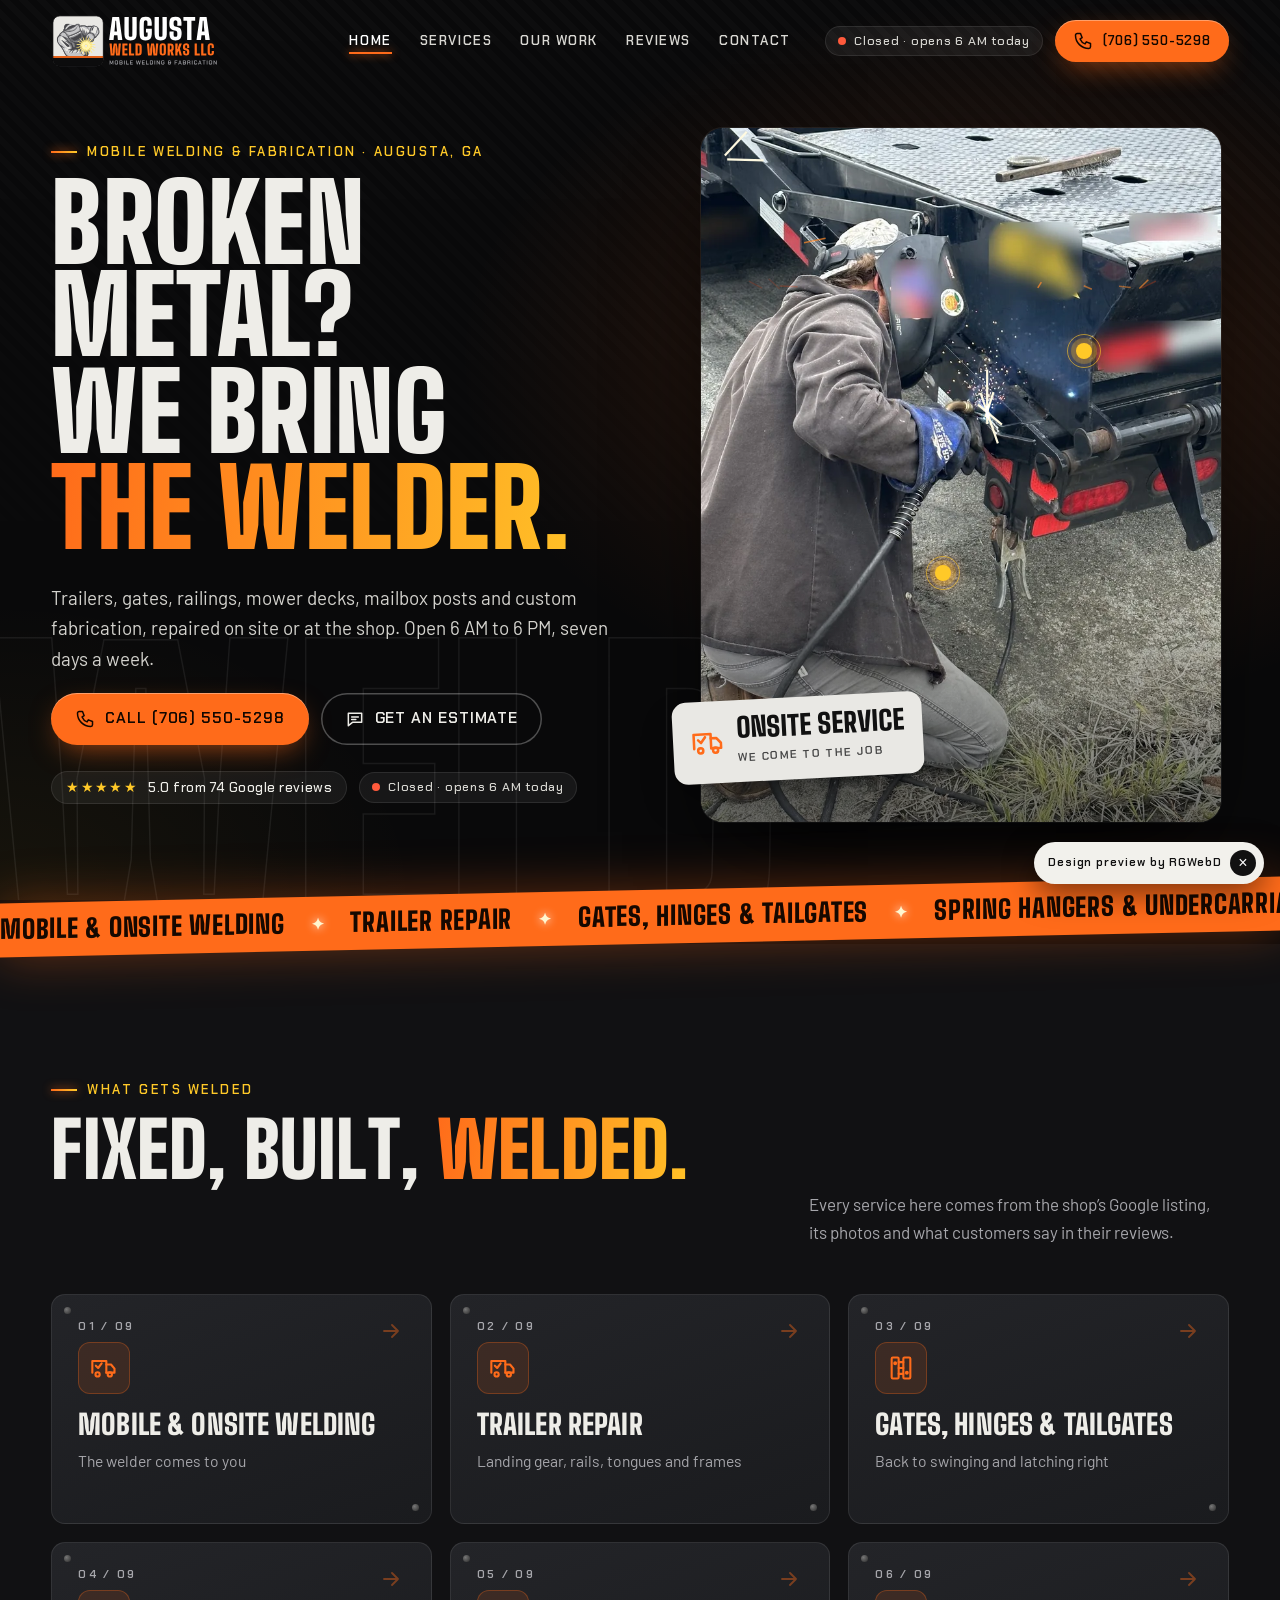
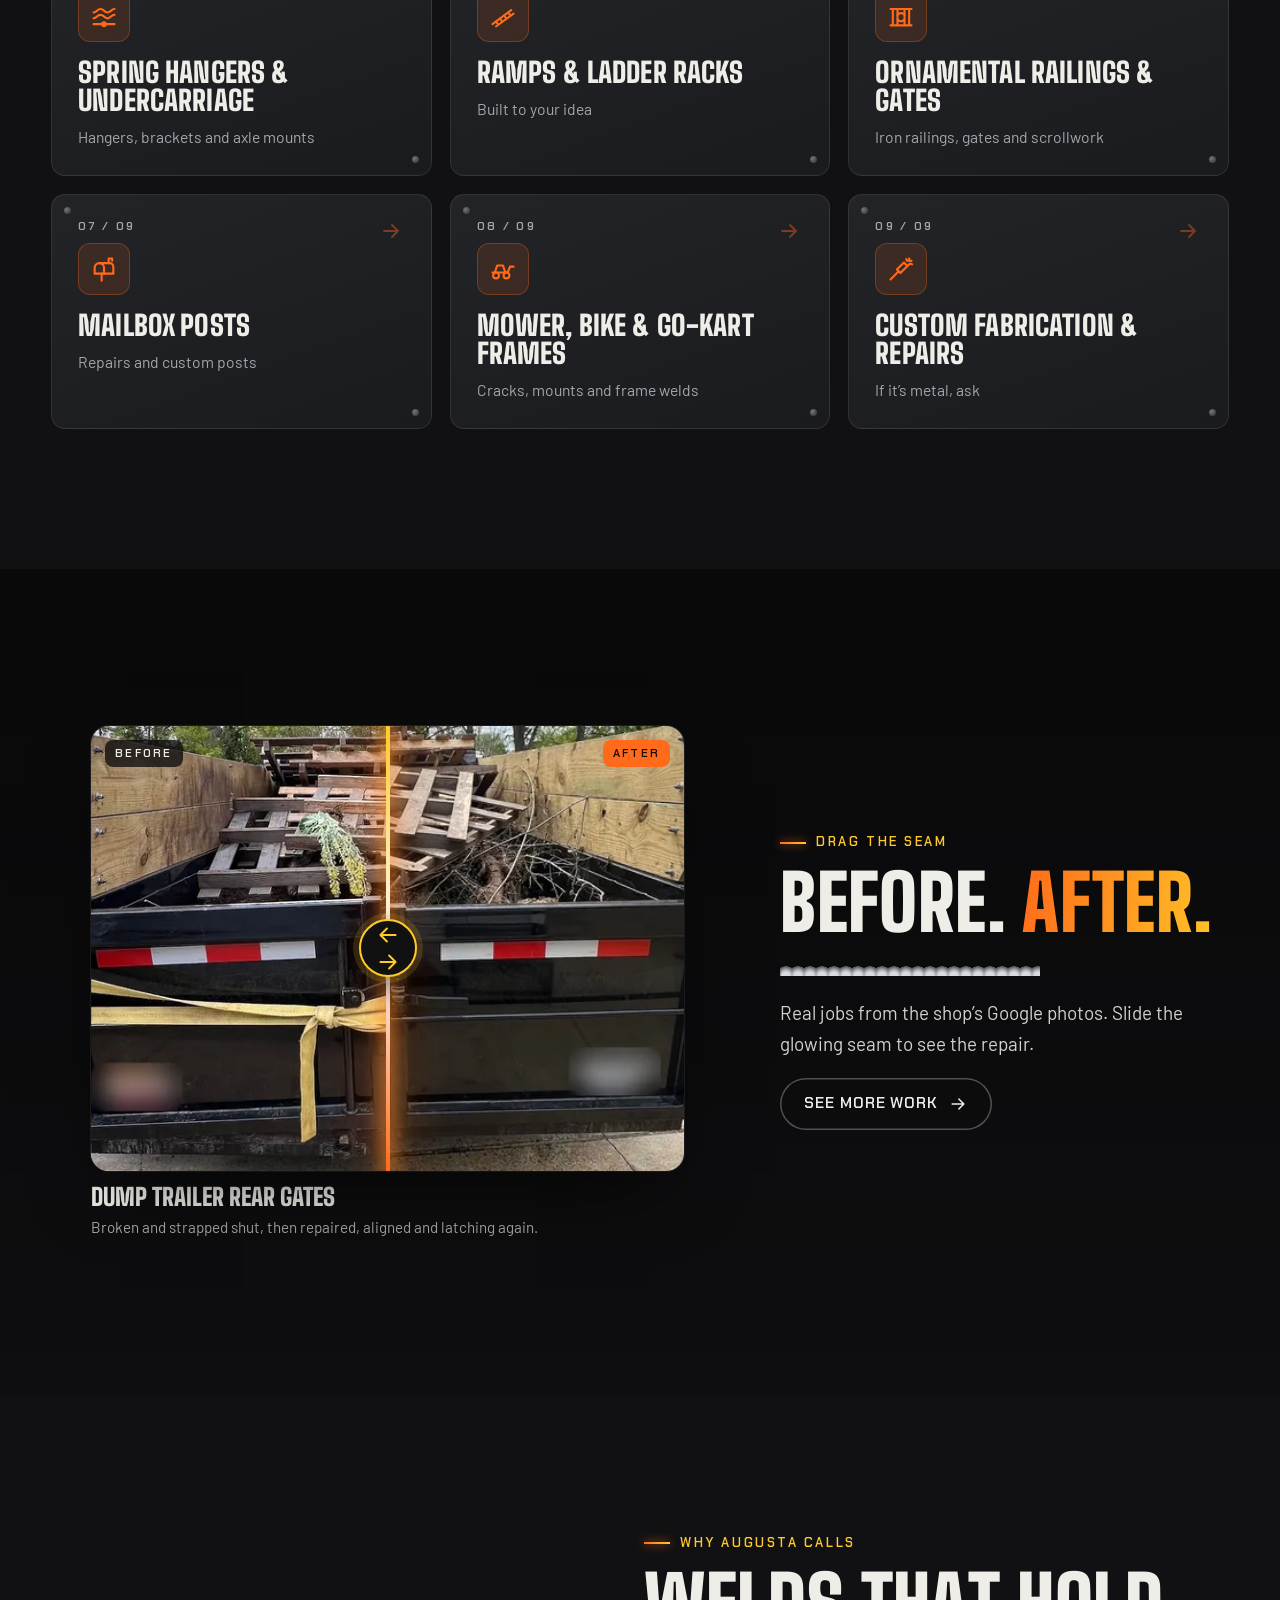
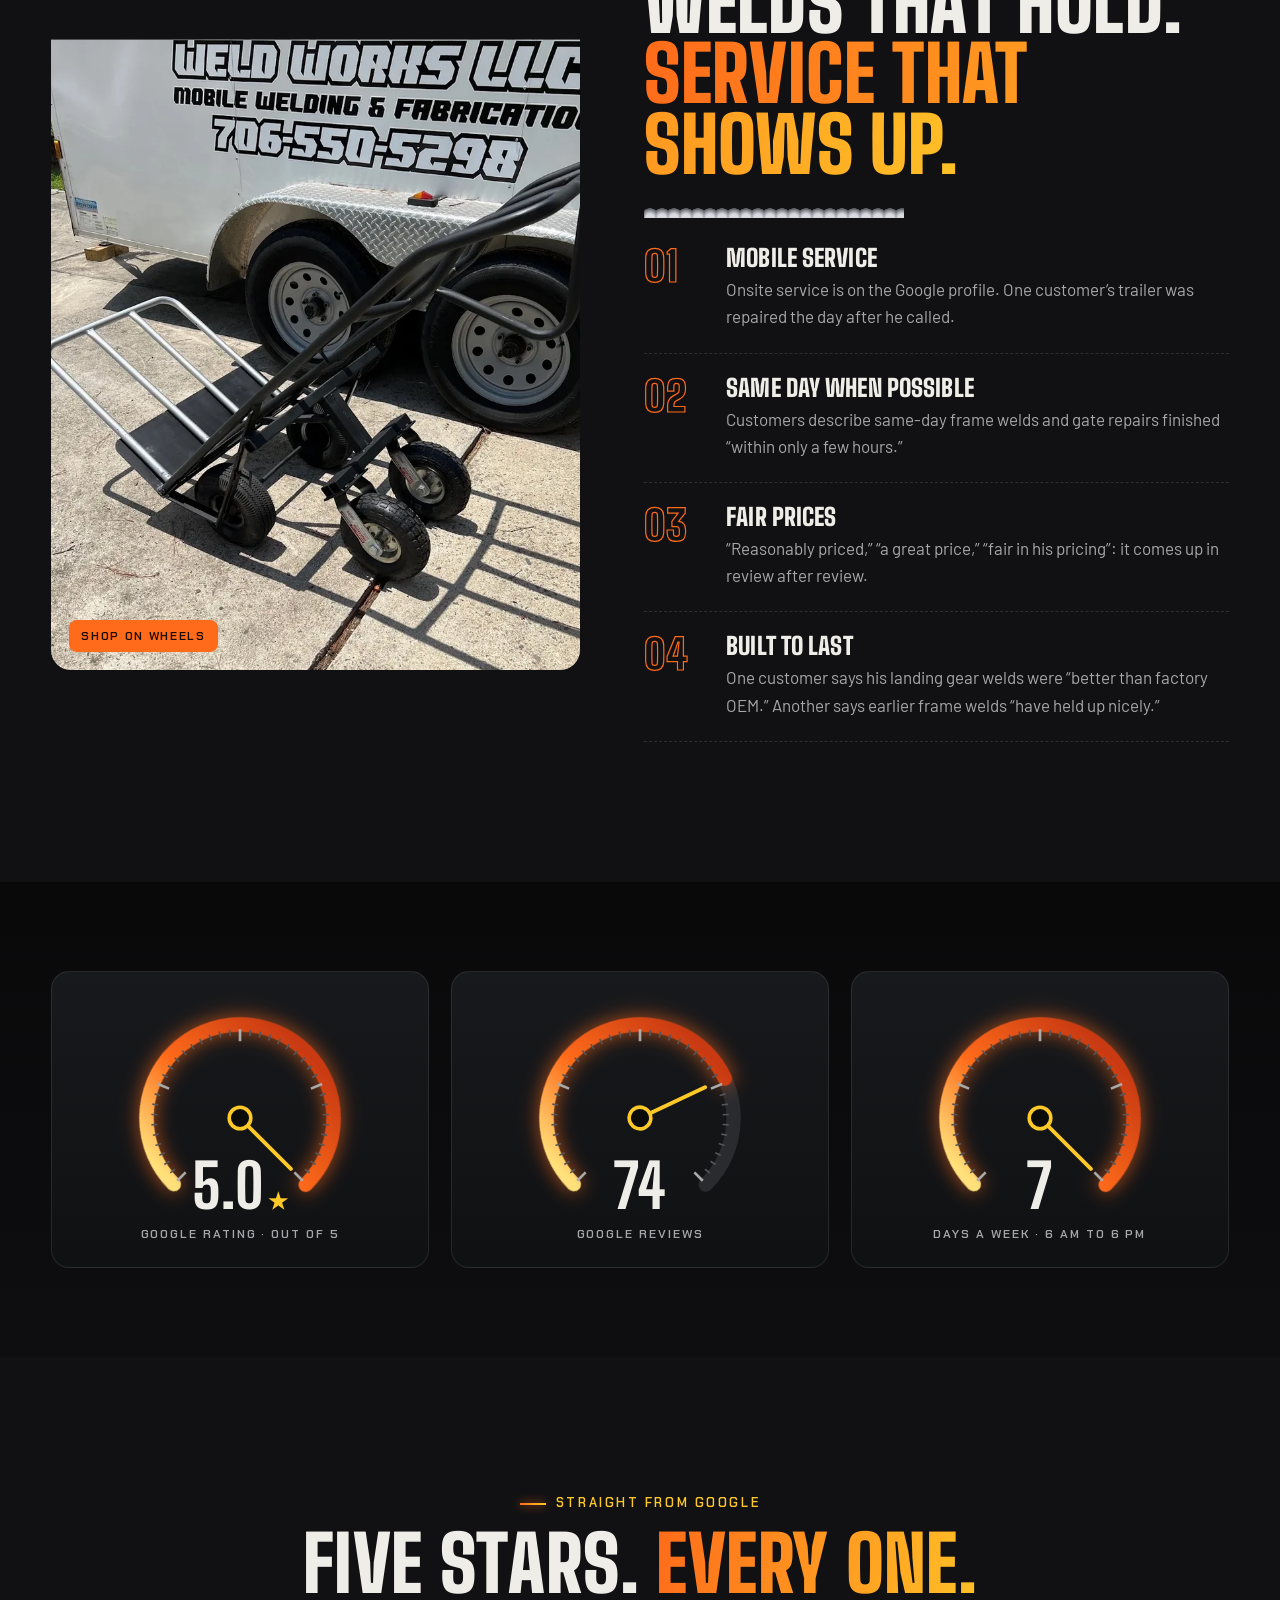
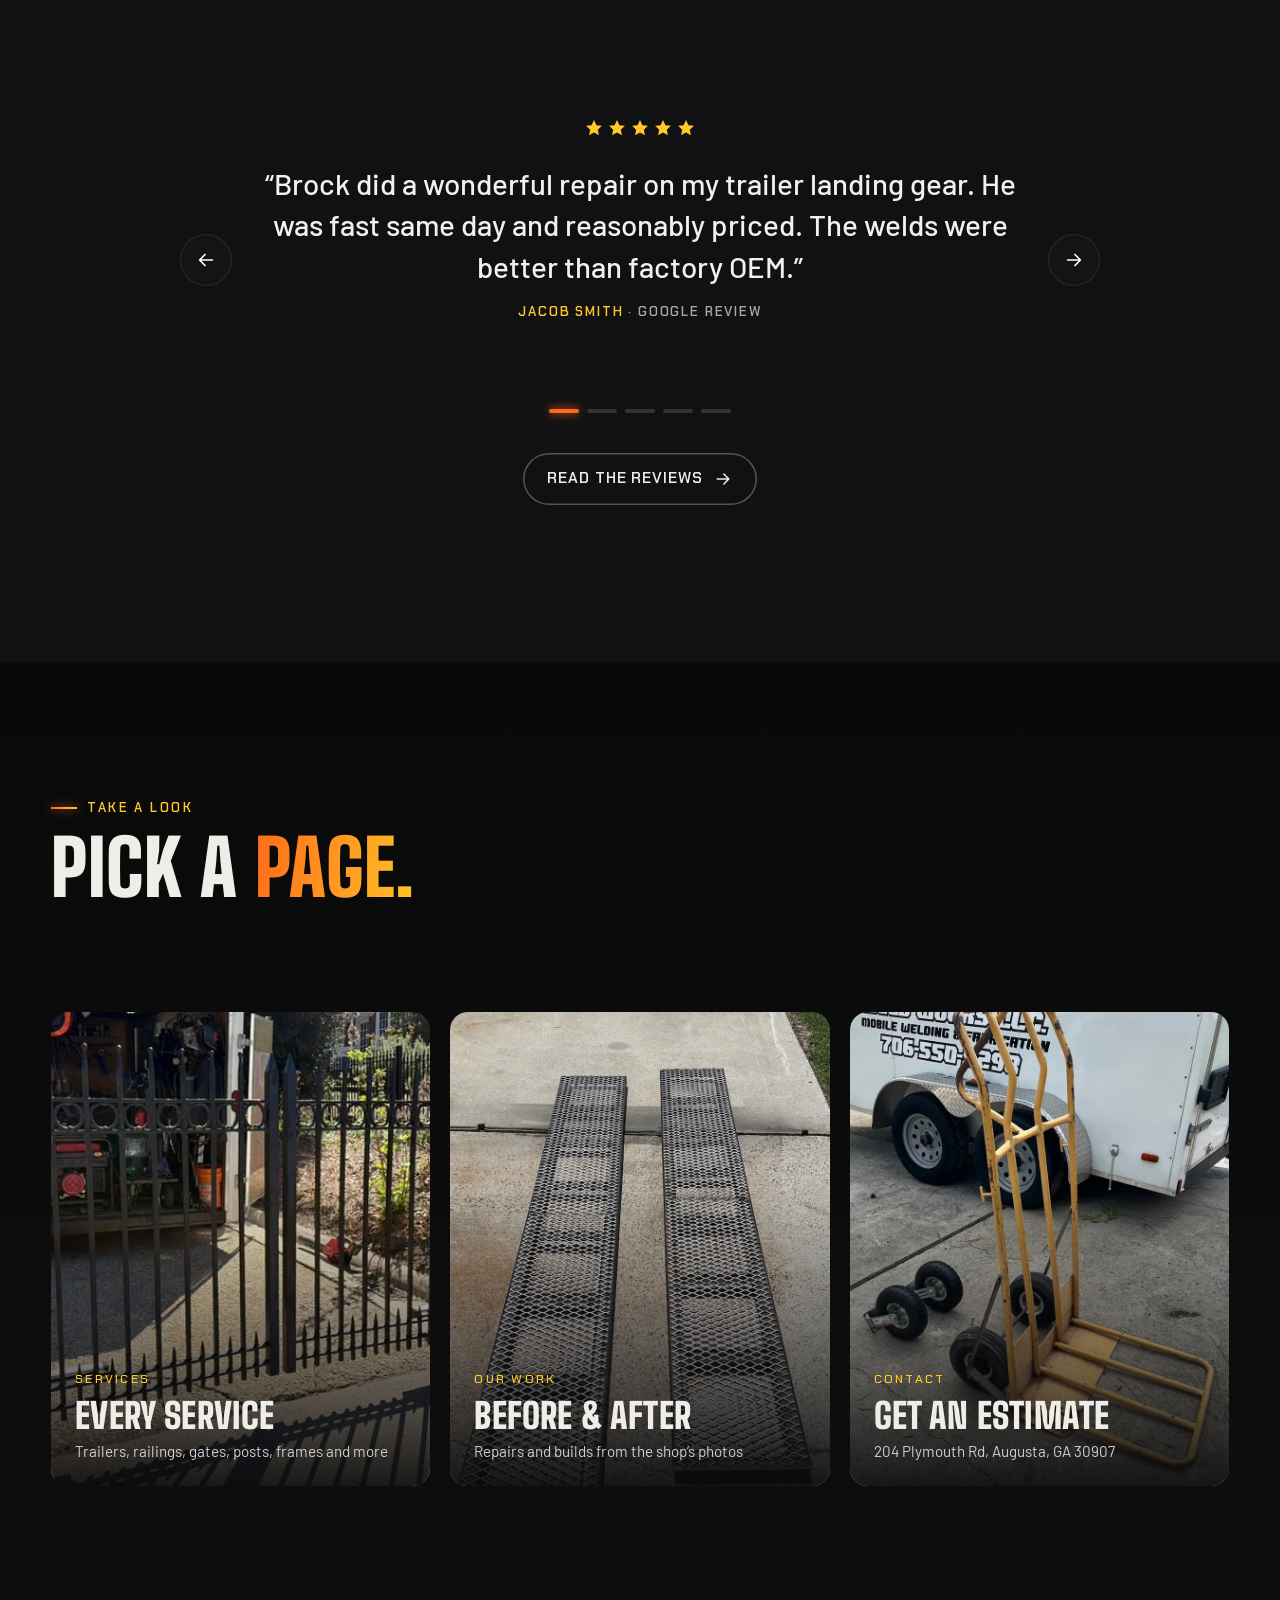
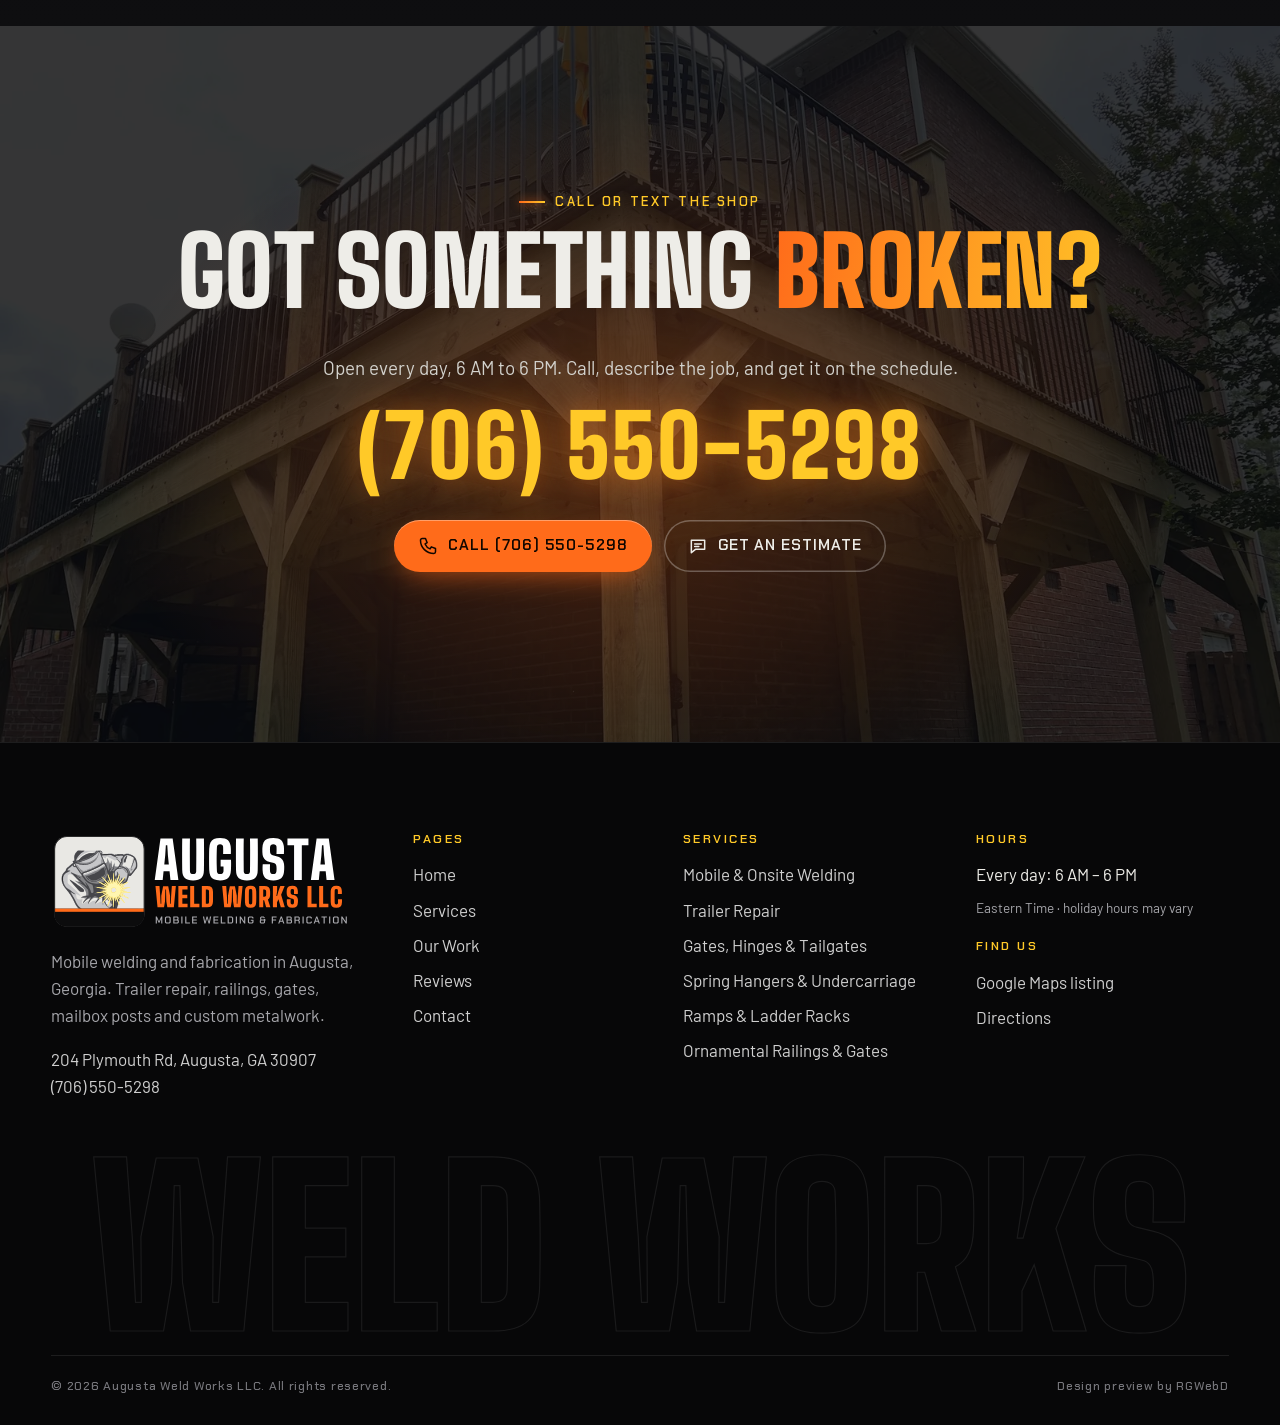
==== index.html @ 1c0f5dbd "Augusta Weld Works design preview: initial build" ====
<!doctype html><html lang="en"><head><meta charset="utf-8"><meta name="viewport" content="width=device-width,initial-scale=1,viewport-fit=cover">
<title>Augusta Weld Works | Mobile Welding &amp; Fabrication in Augusta, GA</title><meta name="description" content="Mobile welding and fabrication in Augusta, GA: trailer repair, gates and hinges, ramps, iron railings, mailbox posts and custom work. 5.0★ from 74 Google reviews. Open daily 6–6. Call (706) 550-5298."><link rel="canonical" href="https://rgwebd.github.io/augustaweldworks/"><meta name="robots" content="index,follow">
<meta name="theme-color" content="#09090A"><link rel="icon" href="favicon.ico" sizes="any"><link rel="icon" href="assets/aww-favicon.svg" type="image/svg+xml"><link rel="apple-touch-icon" href="apple-touch-icon.png">
<meta property="og:type" content="website"><meta property="og:site_name" content="Augusta Weld Works"><meta property="og:title" content="Augusta Weld Works | Mobile Welding &amp; Fabrication in Augusta, GA"><meta property="og:description" content="Mobile welding and fabrication in Augusta, GA: trailer repair, gates and hinges, ramps, iron railings, mailbox posts and custom work. 5.0★ from 74 Google reviews. Open daily 6–6. Call (706) 550-5298."><meta property="og:url" content="https://rgwebd.github.io/augustaweldworks/"><meta property="og:image" content="https://rgwebd.github.io/augustaweldworks/assets/og-image.jpg"><meta property="og:image:width" content="1200"><meta property="og:image:height" content="630"><meta property="og:locale" content="en_US">
<meta name="twitter:card" content="summary_large_image"><meta name="twitter:title" content="Augusta Weld Works | Mobile Welding &amp; Fabrication in Augusta, GA"><meta name="twitter:description" content="Mobile welding and fabrication in Augusta, GA: trailer repair, gates and hinges, ramps, iron railings, mailbox posts and custom work. 5.0★ from 74 Google reviews. Open daily 6–6. Call (706) 550-5298."><meta name="twitter:image" content="https://rgwebd.github.io/augustaweldworks/assets/og-image.jpg">
<link rel="preload" href="assets/fonts/bigshoulders.woff2" as="font" type="font/woff2" crossorigin><link rel="preload" href="assets/fonts/barlow-400.woff2" as="font" type="font/woff2" crossorigin>
<link rel="stylesheet" href="assets/styles.css"><script>document.documentElement.classList.add('js')</script><script type="application/ld+json">{"@context": "https://schema.org", "@type": "LocalBusiness", "@id": "https://rgwebd.github.io/augustaweldworks/#business", "name": "Augusta Weld Works LLC", "alternateName": "Augusta Weld Works", "description": "Mobile welding and fabrication in Augusta, Georgia: onsite welding, trailer repair (landing gear, gates, hinges, tailgates, rails, floors, spring hangers), ramps and ladder racks, ornamental railings and gates, mailbox posts, mower, bike and go-kart frame repair, and custom fabrication.", "url": "https://rgwebd.github.io/augustaweldworks/", "telephone": "+1-706-550-5298", "image": ["https://rgwebd.github.io/augustaweldworks/assets/img/g11-1600.webp", "https://rgwebd.github.io/augustaweldworks/assets/img/g18b-1600.webp", "https://rgwebd.github.io/augustaweldworks/assets/og-image.jpg"], "logo": "https://rgwebd.github.io/augustaweldworks/assets/favicon-512.png", "address": {"@type": "PostalAddress", "streetAddress": "204 Plymouth Rd", "addressLocality": "Augusta", "addressRegion": "GA", "postalCode": "30907", "addressCountry": "US"}, "geo": {"@type": "GeoCoordinates", "latitude": 33.5141428, "longitude": -82.0999013}, "hasMap": "https://www.google.com/maps/place/Augusta+Weld+Works/@33.5141428,-82.0999013,17z/data=!3m1!4b1!4m6!3m5!1s0xe233914c065b21d:0x39006441fa388aa5!8m2!3d33.5141428!4d-82.0999013!16s%2Fg%2F11s_xszqzm", "sameAs": ["https://www.google.com/maps/place/Augusta+Weld+Works/@33.5141428,-82.0999013,17z/data=!3m1!4b1!4m6!3m5!1s0xe233914c065b21d:0x39006441fa388aa5!8m2!3d33.5141428!4d-82.0999013!16s%2Fg%2F11s_xszqzm"], "areaServed": {"@type": "City", "name": "Augusta, GA"}, "openingHoursSpecification": [{"@type": "OpeningHoursSpecification", "dayOfWeek": ["Monday", "Tuesday", "Wednesday", "Thursday", "Friday", "Saturday", "Sunday"], "opens": "06:00", "closes": "18:00"}], "knowsAbout": ["Mobile welding", "Trailer repair", "Metal fabrication", "Ornamental iron railings", "Mailbox posts"], "aggregateRating": {"@type": "AggregateRating", "ratingValue": 5.0, "reviewCount": 74, "bestRating": 5}, "makesOffer": [{"@type": "Offer", "itemOffered": {"@type": "Service", "name": "Mobile & Onsite Welding", "url": "https://rgwebd.github.io/augustaweldworks/services.html#mobile-welding"}}, {"@type": "Offer", "itemOffered": {"@type": "Service", "name": "Trailer Repair", "url": "https://rgwebd.github.io/augustaweldworks/services.html#trailer-repair"}}, {"@type": "Offer", "itemOffered": {"@type": "Service", "name": "Gates, Hinges & Tailgates", "url": "https://rgwebd.github.io/augustaweldworks/services.html#gates-hinges"}}, {"@type": "Offer", "itemOffered": {"@type": "Service", "name": "Spring Hangers & Undercarriage", "url": "https://rgwebd.github.io/augustaweldworks/services.html#undercarriage"}}, {"@type": "Offer", "itemOffered": {"@type": "Service", "name": "Ramps & Ladder Racks", "url": "https://rgwebd.github.io/augustaweldworks/services.html#ramps-racks"}}, {"@type": "Offer", "itemOffered": {"@type": "Service", "name": "Ornamental Railings & Gates", "url": "https://rgwebd.github.io/augustaweldworks/services.html#railings-gates"}}, {"@type": "Offer", "itemOffered": {"@type": "Service", "name": "Mailbox Posts", "url": "https://rgwebd.github.io/augustaweldworks/services.html#mailbox-posts"}}, {"@type": "Offer", "itemOffered": {"@type": "Service", "name": "Mower, Bike & Go-Kart Frames", "url": "https://rgwebd.github.io/augustaweldworks/services.html#frames"}}, {"@type": "Offer", "itemOffered": {"@type": "Service", "name": "Custom Fabrication & Repairs", "url": "https://rgwebd.github.io/augustaweldworks/services.html#custom-fabrication"}}]}</script></head>
<body><svg width="0" height="0" style="position:absolute" aria-hidden="true" focusable="false"><defs><linearGradient id="heat" x1="0" x2="1"><stop offset="0" stop-color="#C93A12"/><stop offset=".55" stop-color="#FF6B1A"/><stop offset="1" stop-color="#FFE07A"/></linearGradient><linearGradient id="beadg" x1="0" x2="0" y1="0" y2="1"><stop offset="0" stop-color="#9a9ca1"/><stop offset=".85" stop-color="#d0d2d6"/><stop offset="1" stop-color="#FFB347"/></linearGradient></defs></svg><a class="skip" href="#main">Skip to content</a><div class="progress" aria-hidden="true"></div>
<header class="hdr"><div class="wrap"><a class="brand" href="index.html" aria-label="Augusta Weld Works home"><img src="assets/aww-horizontal-dark.svg" width="352" height="120" alt="Augusta Weld Works LLC, Mobile Welding &amp; Fabrication"></a>
<nav class="nav" aria-label="Main"><a href="index.html" aria-current="page">Home</a><a href="services.html">Services</a><a href="work.html">Our Work</a><a href="reviews.html">Reviews</a><a href="contact.html">Contact</a></nav><div class="hdr-cta"><span class="status" data-status><i></i><span>Open daily 6 AM–6 PM</span></span><a class="btn sm mag" href="tel:+17065505298"><svg viewBox="0 0 24 24" fill="none" stroke="currentColor" stroke-width="1.8" stroke-linecap="round" stroke-linejoin="round" aria-hidden="true"><path d="M5 3h4l2 5-2.5 1.5a11 11 0 0 0 6 6L16 13l5 2v4a2 2 0 0 1-2 2A16 16 0 0 1 3 5a2 2 0 0 1 2-2z"/></svg><span class="lbl">(706) 550-5298</span></a></div>
<button class="burger" type="button" aria-expanded="false" aria-controls="mnav" aria-label="Open menu"><span></span><span></span><span></span></button></div></header>
<nav class="mnav" id="mnav" aria-label="Mobile" aria-hidden="true"><a href="index.html" aria-current="page">Home</a><a href="services.html">Services</a><a href="work.html">Our Work</a><a href="reviews.html">Reviews</a><a href="contact.html">Contact</a><div class="ctas"><a class="btn mag " href="tel:+17065505298"><svg viewBox="0 0 24 24" fill="none" stroke="currentColor" stroke-width="1.8" stroke-linecap="round" stroke-linejoin="round" aria-hidden="true"><path d="M5 3h4l2 5-2.5 1.5a11 11 0 0 0 6 6L16 13l5 2v4a2 2 0 0 1-2 2A16 16 0 0 1 3 5a2 2 0 0 1 2-2z"/></svg><span class="lbl">Call (706) 550-5298</span></a><a class="btn mag ghost" href="contact.html#estimate"><svg viewBox="0 0 24 24" fill="none" stroke="currentColor" stroke-width="1.8" stroke-linecap="round" stroke-linejoin="round" aria-hidden="true"><path d="M4 5h16v11H9l-5 4z"/><path d="M8 9.5h8M8 12.5h5"/></svg><span class="lbl">Get an estimate</span></a></div><p style="margin-top:18px"><span class="status" data-status><i></i><span>Open daily 6 AM–6 PM</span></span></p></nav><main id="main"><div class="arc" aria-hidden="true"><canvas></canvas><span class="pt"></span><p>STRIKING AN ARC</p></div>
<section class="hero" aria-labelledby="h1"><div class="bgword" aria-hidden="true">WELD</div>
<div class="hero-copy"><p class="kicker fade">Mobile welding &amp; fabrication · Augusta, GA</p>
<h1 id="h1"><span class="l"><span>Broken metal?</span></span><span class="l"><span>We bring</span></span><span class="l"><span class="hot">the welder.</span></span></h1>
<p class="lead fade">Trailers, gates, railings, mower decks, mailbox posts and custom fabrication, repaired on site or at the shop. Open 6 AM to 6 PM, seven days a week.</p>
<div class="ctas fade d2"><a class="btn mag " href="tel:+17065505298"><svg viewBox="0 0 24 24" fill="none" stroke="currentColor" stroke-width="1.8" stroke-linecap="round" stroke-linejoin="round" aria-hidden="true"><path d="M5 3h4l2 5-2.5 1.5a11 11 0 0 0 6 6L16 13l5 2v4a2 2 0 0 1-2 2A16 16 0 0 1 3 5a2 2 0 0 1 2-2z"/></svg><span class="lbl">Call (706) 550-5298</span></a><a class="btn mag ghost" href="contact.html#estimate"><svg viewBox="0 0 24 24" fill="none" stroke="currentColor" stroke-width="1.8" stroke-linecap="round" stroke-linejoin="round" aria-hidden="true"><path d="M4 5h16v11H9l-5 4z"/><path d="M8 9.5h8M8 12.5h5"/></svg><span class="lbl">Get an estimate</span></a></div>
<div class="trust fade d2"><a class="chip" href="https://maps.app.goo.gl/Xyrw4oJSKnTqRYQf8" target="_blank" rel="noopener"><span class="st">★★★★★</span> 5.0 from 74 Google reviews</a><span class="status" data-status><i></i><span>Open daily 6 AM–6 PM</span></span></div></div>
<div class="hero-media"><div class="ph"><img src="assets/img/g11-1600.webp" srcset="assets/img/g11-800.webp 800w, assets/img/g11-1600.webp 1500w" sizes="(max-width:980px) 92vw, 520px" width="1500" height="2000" alt="Welder kneeling with torch lit, repairing the rear of a ramp trailer" fetchpriority="high" decoding="async"></div><canvas class="sparks" aria-hidden="true" data-x="0.536" data-y="0.449"></canvas>
<div class="tag" aria-hidden="true"><svg viewBox="0 0 24 24" fill="none" stroke="currentColor" stroke-width="1.8" stroke-linecap="round" stroke-linejoin="round" aria-hidden="true"><path d="M2 16V6h12v10"/><path d="M14 9h4l3 3.5V16h-7"/><circle cx="6.5" cy="17.5" r="1.8"/><circle cx="17" cy="17.5" r="1.8"/><path d="M5 10l2 2 3-4"/></svg><div><b>Onsite service</b><span>We come to the job</span></div></div>
<div class="hs" style="left:72%;top:30%"><a href="services.html#trailer-repair"><span class="dot"></span><span class="hl">Trailer repair</span></a></div>
<div class="hs rev" style="left:18%;top:62%"><a href="services.html#mobile-welding"><span class="dot"></span><span class="hl">Mobile welding</span></a></div></div></section>
<div class="ticker" aria-hidden="true"><ul><li>Mobile & Onsite Welding</li><li>Trailer Repair</li><li>Gates, Hinges & Tailgates</li><li>Spring Hangers & Undercarriage</li><li>Ramps & Ladder Racks</li><li>Ornamental Railings & Gates</li><li>Mailbox Posts</li><li>Mower, Bike & Go-Kart Frames</li><li>Custom Fabrication & Repairs</li><li>Mobile & Onsite Welding</li><li>Trailer Repair</li><li>Gates, Hinges & Tailgates</li><li>Spring Hangers & Undercarriage</li><li>Ramps & Ladder Racks</li><li>Ornamental Railings & Gates</li><li>Mailbox Posts</li><li>Mower, Bike & Go-Kart Frames</li><li>Custom Fabrication & Repairs</li></ul></div>
<section class="sec plate"><div class="wrap"><div class="head"><div><p class="kicker">What gets welded</p><h2 class="split-h">Fixed, built, <span class="hot">welded.</span></h2><span class="bead" aria-hidden="true"></span></div><p>Every service here comes from the shop’s Google listing, its photos and what customers say in their reviews.</p></div>
<div class="tags stagger"><a class="tcard" href="services.html#mobile-welding"><i class="rv a"></i><i class="rv b"></i><span class="no">01 / 09</span><span class="ic"><svg viewBox="0 0 24 24" fill="none" stroke="currentColor" stroke-width="1.8" stroke-linecap="round" stroke-linejoin="round" aria-hidden="true"><path d="M2 16V6h12v10"/><path d="M14 9h4l3 3.5V16h-7"/><circle cx="6.5" cy="17.5" r="1.8"/><circle cx="17" cy="17.5" r="1.8"/><path d="M5 10l2 2 3-4"/></svg></span><h3>Mobile & Onsite Welding</h3><p>The welder comes to you</p><span class="arrow"><svg viewBox="0 0 24 24" fill="none" stroke="currentColor" stroke-width="1.8" stroke-linecap="round" stroke-linejoin="round" aria-hidden="true"><path d="M5 12h14M13 6l6 6-6 6"/></svg></span></a><a class="tcard" href="services.html#trailer-repair"><i class="rv a"></i><i class="rv b"></i><span class="no">02 / 09</span><span class="ic"><svg viewBox="0 0 24 24" fill="none" stroke="currentColor" stroke-width="1.8" stroke-linecap="round" stroke-linejoin="round" aria-hidden="true"><path d="M2 16V6h12v10"/><path d="M14 9h4l3 3.5V16h-7"/><circle cx="6.5" cy="17.5" r="1.8"/><circle cx="17" cy="17.5" r="1.8"/><path d="M5 10l2 2 3-4"/></svg></span><h3>Trailer Repair</h3><p>Landing gear, rails, tongues and frames</p><span class="arrow"><svg viewBox="0 0 24 24" fill="none" stroke="currentColor" stroke-width="1.8" stroke-linecap="round" stroke-linejoin="round" aria-hidden="true"><path d="M5 12h14M13 6l6 6-6 6"/></svg></span></a><a class="tcard" href="services.html#gates-hinges"><i class="rv a"></i><i class="rv b"></i><span class="no">03 / 09</span><span class="ic"><svg viewBox="0 0 24 24" fill="none" stroke="currentColor" stroke-width="1.8" stroke-linecap="round" stroke-linejoin="round" aria-hidden="true"><rect x="4" y="3" width="6" height="18" rx="1"/><rect x="14" y="3" width="6" height="18" rx="1"/><path d="M10 7h4M10 12h4M10 17h4"/><circle cx="7" cy="8" r=".8"/><circle cx="17" cy="16" r=".8"/></svg></span><h3>Gates, Hinges & Tailgates</h3><p>Back to swinging and latching right</p><span class="arrow"><svg viewBox="0 0 24 24" fill="none" stroke="currentColor" stroke-width="1.8" stroke-linecap="round" stroke-linejoin="round" aria-hidden="true"><path d="M5 12h14M13 6l6 6-6 6"/></svg></span></a><a class="tcard" href="services.html#undercarriage"><i class="rv a"></i><i class="rv b"></i><span class="no">04 / 09</span><span class="ic"><svg viewBox="0 0 24 24" fill="none" stroke="currentColor" stroke-width="1.8" stroke-linecap="round" stroke-linejoin="round" aria-hidden="true"><path d="M3 9c3 0 3-3 6-3s3 3 6 3 3-3 6-3"/><path d="M3 14c3 0 3-3 6-3s3 3 6 3 3-3 6-3"/><path d="M3 19h18"/><circle cx="12" cy="19" r="1.5"/></svg></span><h3>Spring Hangers & Undercarriage</h3><p>Hangers, brackets and axle mounts</p><span class="arrow"><svg viewBox="0 0 24 24" fill="none" stroke="currentColor" stroke-width="1.8" stroke-linecap="round" stroke-linejoin="round" aria-hidden="true"><path d="M5 12h14M13 6l6 6-6 6"/></svg></span></a><a class="tcard" href="services.html#ramps-racks"><i class="rv a"></i><i class="rv b"></i><span class="no">05 / 09</span><span class="ic"><svg viewBox="0 0 24 24" fill="none" stroke="currentColor" stroke-width="1.8" stroke-linecap="round" stroke-linejoin="round" aria-hidden="true"><path d="M3 19L19 7"/><path d="M6 21L21 10"/><path d="M6 16.8l1.6 2.2M9.5 14.2l1.6 2.2M13 11.6l1.6 2.2M16.5 9l1.6 2.2"/></svg></span><h3>Ramps & Ladder Racks</h3><p>Built to your idea</p><span class="arrow"><svg viewBox="0 0 24 24" fill="none" stroke="currentColor" stroke-width="1.8" stroke-linecap="round" stroke-linejoin="round" aria-hidden="true"><path d="M5 12h14M13 6l6 6-6 6"/></svg></span></a><a class="tcard" href="services.html#railings-gates"><i class="rv a"></i><i class="rv b"></i><span class="no">06 / 09</span><span class="ic"><svg viewBox="0 0 24 24" fill="none" stroke="currentColor" stroke-width="1.8" stroke-linecap="round" stroke-linejoin="round" aria-hidden="true"><path d="M3 6h18M3 20h18M5 6v14M19 6v14M9 6v14M15 6v14"/><path d="M9 11c1.5-2 4.5-2 6 0M9 15c1.5 2 4.5 2 6 0"/></svg></span><h3>Ornamental Railings & Gates</h3><p>Iron railings, gates and scrollwork</p><span class="arrow"><svg viewBox="0 0 24 24" fill="none" stroke="currentColor" stroke-width="1.8" stroke-linecap="round" stroke-linejoin="round" aria-hidden="true"><path d="M5 12h14M13 6l6 6-6 6"/></svg></span></a><a class="tcard" href="services.html#mailbox-posts"><i class="rv a"></i><i class="rv b"></i><span class="no">07 / 09</span><span class="ic"><svg viewBox="0 0 24 24" fill="none" stroke="currentColor" stroke-width="1.8" stroke-linecap="round" stroke-linejoin="round" aria-hidden="true"><path d="M4 11a4 4 0 0 1 8 0v5H4z"/><path d="M8 7h9a3 3 0 0 1 3 3v6h-8"/><path d="M10 16v6M16 7V3h3v2"/></svg></span><h3>Mailbox Posts</h3><p>Repairs and custom posts</p><span class="arrow"><svg viewBox="0 0 24 24" fill="none" stroke="currentColor" stroke-width="1.8" stroke-linecap="round" stroke-linejoin="round" aria-hidden="true"><path d="M5 12h14M13 6l6 6-6 6"/></svg></span></a><a class="tcard" href="services.html#frames"><i class="rv a"></i><i class="rv b"></i><span class="no">08 / 09</span><span class="ic"><svg viewBox="0 0 24 24" fill="none" stroke="currentColor" stroke-width="1.8" stroke-linecap="round" stroke-linejoin="round" aria-hidden="true"><path d="M3 15h13l2-5h3"/><circle cx="6" cy="17.5" r="2.5"/><circle cx="15" cy="17.5" r="2.5"/><path d="M5 15l2-6h5l2 6"/></svg></span><h3>Mower, Bike & Go-Kart Frames</h3><p>Cracks, mounts and frame welds</p><span class="arrow"><svg viewBox="0 0 24 24" fill="none" stroke="currentColor" stroke-width="1.8" stroke-linecap="round" stroke-linejoin="round" aria-hidden="true"><path d="M5 12h14M13 6l6 6-6 6"/></svg></span></a><a class="tcard" href="services.html#custom-fabrication"><i class="rv a"></i><i class="rv b"></i><span class="no">09 / 09</span><span class="ic"><svg viewBox="0 0 24 24" fill="none" stroke="currentColor" stroke-width="1.8" stroke-linecap="round" stroke-linejoin="round" aria-hidden="true"><path d="M3 21l7-7"/><path d="M8.5 12.5l3 3 6-6-3-3z"/><path d="M17.5 9.5l2-2"/><path d="M19 3v2M21 5h-2M16.5 3.5l1 1.5M21.5 8l-1.5-.5"/></svg></span><h3>Custom Fabrication & Repairs</h3><p>If it’s metal, ask</p><span class="arrow"><svg viewBox="0 0 24 24" fill="none" stroke="currentColor" stroke-width="1.8" stroke-linecap="round" stroke-linejoin="round" aria-hidden="true"><path d="M5 12h14M13 6l6 6-6 6"/></svg></span></a></div></div></section>
<section class="sec g2"><div class="wrap feature"><div><figure class="ba-card" data-r><div class="ba" style="--p:55%"><img src="assets/img/g03b-1600.webp" srcset="assets/img/g03b-800.webp 800w, assets/img/g03b-1600.webp 1600w" sizes="(max-width:980px) 100vw, 50vw" width="1600" height="774" alt="Same dump trailer with its rear gates repaired and latched" loading="lazy" decoding="async"><img src="assets/img/g03a-1600.webp" srcset="assets/img/g03a-800.webp 800w, assets/img/g03a-1600.webp 1590w" sizes="(max-width:980px) 100vw, 50vw" width="1590" height="920" alt="Dump trailer with a broken rear gate strapped shut" loading="lazy" decoding="async" class="ba-top"><span class="ba-lab b" aria-hidden="true">Before</span><span class="ba-lab a" aria-hidden="true">After</span><span class="ba-seam" aria-hidden="true"></span><span class="ba-knob" aria-hidden="true"><svg viewBox="0 0 24 24" fill="none" stroke="currentColor" stroke-width="1.8" stroke-linecap="round" stroke-linejoin="round" aria-hidden="true"><path d="M19 12H5M11 6l-6 6 6 6"/></svg><svg viewBox="0 0 24 24" fill="none" stroke="currentColor" stroke-width="1.8" stroke-linecap="round" stroke-linejoin="round" aria-hidden="true"><path d="M5 12h14M13 6l6 6-6 6"/></svg></span><input type="range" min="0" max="100" value="55" aria-label="Before and after slider: Dump trailer rear gates"></div><figcaption><b>Dump trailer rear gates</b><span>Broken and strapped shut, then repaired, aligned and latching again.</span></figcaption></figure></div>
<div data-r><p class="kicker">Drag the seam</p><h2 class="split-h">Before. <span class="hot">After.</span></h2><span class="bead" aria-hidden="true"></span><p class="lead">Real jobs from the shop’s Google photos. Slide the glowing seam to see the repair.</p><a class="btn ghost mag" href="work.html"><span class="lbl">See more work</span><svg viewBox="0 0 24 24" fill="none" stroke="currentColor" stroke-width="1.8" stroke-linecap="round" stroke-linejoin="round" aria-hidden="true"><path d="M5 12h14M13 6l6 6-6 6"/></svg></a></div></div></section>
<section class="sec plate"><div class="wrap why"><div class="why-img" data-r="left"><img src="assets/img/g18b-1600.webp" srcset="assets/img/g18b-800.webp 800w, assets/img/g18b-1600.webp 920w" sizes="(max-width:980px) 100vw, 50vw" width="920" height="1407" alt="Augusta Weld Works LLC enclosed trailer lettered Mobile Welding &amp; Fabrication, 706-550-5298" loading="lazy" decoding="async" data-px="0.06"><span class="stamp">Shop on wheels</span></div>
<div data-r><p class="kicker">Why Augusta calls</p><h2 class="split-h">Welds that hold. <span class="hot">Service that shows up.</span></h2><span class="bead" aria-hidden="true"></span>
<div class="pts"><div class="pt"><span class="n">01</span><div><h3>Mobile service</h3><p>Onsite service is on the Google profile. One customer’s trailer was repaired the day after he called.</p></div></div>
<div class="pt"><span class="n">02</span><div><h3>Same day when possible</h3><p>Customers describe same-day frame welds and gate repairs finished “within only a few hours.”</p></div></div>
<div class="pt"><span class="n">03</span><div><h3>Fair prices</h3><p>“Reasonably priced,” “a great price,” “fair in his pricing”: it comes up in review after review.</p></div></div>
<div class="pt"><span class="n">04</span><div><h3>Built to last</h3><p>One customer says his landing gear welds were “better than factory OEM.” Another says earlier frame welds “have held up nicely.”</p></div></div></div></div></div></section>
<section class="sec tight g2"><div class="wrap"><div class="gauges stagger"><div class="gauge"><svg viewBox="0 0 200 170" aria-hidden="true"><circle class="trk" cx="100" cy="100" r="78" stroke-dasharray="367.57 490.09" transform="rotate(135 100 100)"/>
<circle class="val" cx="100" cy="100" r="78" stroke-dasharray="367.57 490.09" style="stroke-dashoffset:367.57" data-len="367.57" data-frac="1.0" transform="rotate(135 100 100)"/>
<g class="ticks"><line class="mj" x1="54.7" y1="145.3" x2="47.7" y2="152.3"/><line class="" x1="45.8" y1="142.7" x2="41.9" y2="145.8"/><line class="" x1="41.2" y1="136.1" x2="36.9" y2="138.7"/><line class="" x1="37.3" y1="128.9" x2="32.8" y2="131.0"/><line class="" x1="34.4" y1="121.3" x2="29.6" y2="122.9"/><line class="" x1="32.3" y1="113.5" x2="27.4" y2="114.4"/><line class="" x1="31.2" y1="105.4" x2="26.2" y2="105.8"/><line class="" x1="31.1" y1="97.3" x2="26.1" y2="97.1"/><line class="" x1="31.8" y1="89.2" x2="26.9" y2="88.4"/><line class="" x1="33.6" y1="81.3" x2="28.8" y2="79.9"/><line class="mj" x1="40.9" y1="75.5" x2="31.6" y2="71.7"/><line class="" x1="39.8" y1="66.3" x2="35.4" y2="63.8"/><line class="" x1="44.2" y1="59.4" x2="40.1" y2="56.5"/><line class="" x1="49.3" y1="53.2" x2="45.7" y2="49.8"/><line class="" x1="55.2" y1="47.5" x2="51.9" y2="43.7"/><line class="" x1="61.7" y1="42.6" x2="58.9" y2="38.5"/><line class="" x1="68.7" y1="38.5" x2="66.4" y2="34.1"/><line class="" x1="76.1" y1="35.3" x2="74.4" y2="30.6"/><line class="" x1="83.9" y1="32.9" x2="82.7" y2="28.0"/><line class="" x1="91.9" y1="31.5" x2="91.3" y2="26.5"/><line class="mj" x1="100.0" y1="36.0" x2="100.0" y2="26.0"/><line class="" x1="108.1" y1="31.5" x2="108.7" y2="26.5"/><line class="" x1="116.1" y1="32.9" x2="117.3" y2="28.0"/><line class="" x1="123.9" y1="35.3" x2="125.6" y2="30.6"/><line class="" x1="131.3" y1="38.5" x2="133.6" y2="34.1"/><line class="" x1="138.3" y1="42.6" x2="141.1" y2="38.5"/><line class="" x1="144.8" y1="47.5" x2="148.1" y2="43.7"/><line class="" x1="150.7" y1="53.2" x2="154.3" y2="49.8"/><line class="" x1="155.8" y1="59.4" x2="159.9" y2="56.5"/><line class="" x1="160.2" y1="66.3" x2="164.6" y2="63.8"/><line class="mj" x1="159.1" y1="75.5" x2="168.4" y2="71.7"/><line class="" x1="166.4" y1="81.3" x2="171.2" y2="79.9"/><line class="" x1="168.2" y1="89.2" x2="173.1" y2="88.4"/><line class="" x1="168.9" y1="97.3" x2="173.9" y2="97.1"/><line class="" x1="168.8" y1="105.4" x2="173.8" y2="105.8"/><line class="" x1="167.7" y1="113.5" x2="172.6" y2="114.4"/><line class="" x1="165.6" y1="121.3" x2="170.4" y2="122.9"/><line class="" x1="162.7" y1="128.9" x2="167.2" y2="131.0"/><line class="" x1="158.8" y1="136.1" x2="163.1" y2="138.7"/><line class="" x1="154.2" y1="142.7" x2="158.1" y2="145.8"/><line class="mj" x1="145.3" y1="145.3" x2="152.3" y2="152.3"/></g><g class="ndl" data-deg="135.0"><line x1="100" y1="100" x2="100" y2="40"/><circle cx="100" cy="100" r="9"/></g></svg>
<div class="num" data-count="5.0" data-dec="1"><b>5.0</b><small>★</small></div><div class="lab">Google rating · out of 5</div></div><div class="gauge"><svg viewBox="0 0 200 170" aria-hidden="true"><circle class="trk" cx="100" cy="100" r="78" stroke-dasharray="367.57 490.09" transform="rotate(135 100 100)"/>
<circle class="val" cx="100" cy="100" r="78" stroke-dasharray="367.57 490.09" style="stroke-dashoffset:367.57" data-len="367.57" data-frac="0.74" transform="rotate(135 100 100)"/>
<g class="ticks"><line class="mj" x1="54.7" y1="145.3" x2="47.7" y2="152.3"/><line class="" x1="45.8" y1="142.7" x2="41.9" y2="145.8"/><line class="" x1="41.2" y1="136.1" x2="36.9" y2="138.7"/><line class="" x1="37.3" y1="128.9" x2="32.8" y2="131.0"/><line class="" x1="34.4" y1="121.3" x2="29.6" y2="122.9"/><line class="" x1="32.3" y1="113.5" x2="27.4" y2="114.4"/><line class="" x1="31.2" y1="105.4" x2="26.2" y2="105.8"/><line class="" x1="31.1" y1="97.3" x2="26.1" y2="97.1"/><line class="" x1="31.8" y1="89.2" x2="26.9" y2="88.4"/><line class="" x1="33.6" y1="81.3" x2="28.8" y2="79.9"/><line class="mj" x1="40.9" y1="75.5" x2="31.6" y2="71.7"/><line class="" x1="39.8" y1="66.3" x2="35.4" y2="63.8"/><line class="" x1="44.2" y1="59.4" x2="40.1" y2="56.5"/><line class="" x1="49.3" y1="53.2" x2="45.7" y2="49.8"/><line class="" x1="55.2" y1="47.5" x2="51.9" y2="43.7"/><line class="" x1="61.7" y1="42.6" x2="58.9" y2="38.5"/><line class="" x1="68.7" y1="38.5" x2="66.4" y2="34.1"/><line class="" x1="76.1" y1="35.3" x2="74.4" y2="30.6"/><line class="" x1="83.9" y1="32.9" x2="82.7" y2="28.0"/><line class="" x1="91.9" y1="31.5" x2="91.3" y2="26.5"/><line class="mj" x1="100.0" y1="36.0" x2="100.0" y2="26.0"/><line class="" x1="108.1" y1="31.5" x2="108.7" y2="26.5"/><line class="" x1="116.1" y1="32.9" x2="117.3" y2="28.0"/><line class="" x1="123.9" y1="35.3" x2="125.6" y2="30.6"/><line class="" x1="131.3" y1="38.5" x2="133.6" y2="34.1"/><line class="" x1="138.3" y1="42.6" x2="141.1" y2="38.5"/><line class="" x1="144.8" y1="47.5" x2="148.1" y2="43.7"/><line class="" x1="150.7" y1="53.2" x2="154.3" y2="49.8"/><line class="" x1="155.8" y1="59.4" x2="159.9" y2="56.5"/><line class="" x1="160.2" y1="66.3" x2="164.6" y2="63.8"/><line class="mj" x1="159.1" y1="75.5" x2="168.4" y2="71.7"/><line class="" x1="166.4" y1="81.3" x2="171.2" y2="79.9"/><line class="" x1="168.2" y1="89.2" x2="173.1" y2="88.4"/><line class="" x1="168.9" y1="97.3" x2="173.9" y2="97.1"/><line class="" x1="168.8" y1="105.4" x2="173.8" y2="105.8"/><line class="" x1="167.7" y1="113.5" x2="172.6" y2="114.4"/><line class="" x1="165.6" y1="121.3" x2="170.4" y2="122.9"/><line class="" x1="162.7" y1="128.9" x2="167.2" y2="131.0"/><line class="" x1="158.8" y1="136.1" x2="163.1" y2="138.7"/><line class="" x1="154.2" y1="142.7" x2="158.1" y2="145.8"/><line class="mj" x1="145.3" y1="145.3" x2="152.3" y2="152.3"/></g><g class="ndl" data-deg="64.8"><line x1="100" y1="100" x2="100" y2="40"/><circle cx="100" cy="100" r="9"/></g></svg>
<div class="num" data-count="74" data-dec="0"><b>74</b></div><div class="lab">Google reviews</div></div><div class="gauge"><svg viewBox="0 0 200 170" aria-hidden="true"><circle class="trk" cx="100" cy="100" r="78" stroke-dasharray="367.57 490.09" transform="rotate(135 100 100)"/>
<circle class="val" cx="100" cy="100" r="78" stroke-dasharray="367.57 490.09" style="stroke-dashoffset:367.57" data-len="367.57" data-frac="1.0" transform="rotate(135 100 100)"/>
<g class="ticks"><line class="mj" x1="54.7" y1="145.3" x2="47.7" y2="152.3"/><line class="" x1="45.8" y1="142.7" x2="41.9" y2="145.8"/><line class="" x1="41.2" y1="136.1" x2="36.9" y2="138.7"/><line class="" x1="37.3" y1="128.9" x2="32.8" y2="131.0"/><line class="" x1="34.4" y1="121.3" x2="29.6" y2="122.9"/><line class="" x1="32.3" y1="113.5" x2="27.4" y2="114.4"/><line class="" x1="31.2" y1="105.4" x2="26.2" y2="105.8"/><line class="" x1="31.1" y1="97.3" x2="26.1" y2="97.1"/><line class="" x1="31.8" y1="89.2" x2="26.9" y2="88.4"/><line class="" x1="33.6" y1="81.3" x2="28.8" y2="79.9"/><line class="mj" x1="40.9" y1="75.5" x2="31.6" y2="71.7"/><line class="" x1="39.8" y1="66.3" x2="35.4" y2="63.8"/><line class="" x1="44.2" y1="59.4" x2="40.1" y2="56.5"/><line class="" x1="49.3" y1="53.2" x2="45.7" y2="49.8"/><line class="" x1="55.2" y1="47.5" x2="51.9" y2="43.7"/><line class="" x1="61.7" y1="42.6" x2="58.9" y2="38.5"/><line class="" x1="68.7" y1="38.5" x2="66.4" y2="34.1"/><line class="" x1="76.1" y1="35.3" x2="74.4" y2="30.6"/><line class="" x1="83.9" y1="32.9" x2="82.7" y2="28.0"/><line class="" x1="91.9" y1="31.5" x2="91.3" y2="26.5"/><line class="mj" x1="100.0" y1="36.0" x2="100.0" y2="26.0"/><line class="" x1="108.1" y1="31.5" x2="108.7" y2="26.5"/><line class="" x1="116.1" y1="32.9" x2="117.3" y2="28.0"/><line class="" x1="123.9" y1="35.3" x2="125.6" y2="30.6"/><line class="" x1="131.3" y1="38.5" x2="133.6" y2="34.1"/><line class="" x1="138.3" y1="42.6" x2="141.1" y2="38.5"/><line class="" x1="144.8" y1="47.5" x2="148.1" y2="43.7"/><line class="" x1="150.7" y1="53.2" x2="154.3" y2="49.8"/><line class="" x1="155.8" y1="59.4" x2="159.9" y2="56.5"/><line class="" x1="160.2" y1="66.3" x2="164.6" y2="63.8"/><line class="mj" x1="159.1" y1="75.5" x2="168.4" y2="71.7"/><line class="" x1="166.4" y1="81.3" x2="171.2" y2="79.9"/><line class="" x1="168.2" y1="89.2" x2="173.1" y2="88.4"/><line class="" x1="168.9" y1="97.3" x2="173.9" y2="97.1"/><line class="" x1="168.8" y1="105.4" x2="173.8" y2="105.8"/><line class="" x1="167.7" y1="113.5" x2="172.6" y2="114.4"/><line class="" x1="165.6" y1="121.3" x2="170.4" y2="122.9"/><line class="" x1="162.7" y1="128.9" x2="167.2" y2="131.0"/><line class="" x1="158.8" y1="136.1" x2="163.1" y2="138.7"/><line class="" x1="154.2" y1="142.7" x2="158.1" y2="145.8"/><line class="mj" x1="145.3" y1="145.3" x2="152.3" y2="152.3"/></g><g class="ndl" data-deg="135.0"><line x1="100" y1="100" x2="100" y2="40"/><circle cx="100" cy="100" r="9"/></g></svg>
<div class="num" data-count="7" data-dec="0"><b>7</b></div><div class="lab">Days a week · 6 AM to 6 PM</div></div></div></div></section>
<section class="sec plate"><div class="wrap"><div class="head center" style="justify-content:center;text-align:center"><div><p class="kicker" style="justify-content:center">Straight from Google</p><h2 class="split-h">Five stars. <span class="hot">Every one.</span></h2><span class="bead" aria-hidden="true"></span></div></div>
<div class="car" aria-roledescription="carousel" aria-label="Customer reviews"><div class="car-view"><div class="car-track"><div class="slide" role="group" aria-roledescription="slide" aria-label="1 of 5"><span class="stars" aria-label="5 out of 5 stars"><svg viewBox="0 0 24 24" fill="currentColor" aria-hidden="true"><path d="M12 2.5l2.9 6.1 6.6.8-4.9 4.6 1.3 6.6L12 17.3l-5.9 3.3 1.3-6.6-4.9-4.6 6.6-.8z"/></svg><svg viewBox="0 0 24 24" fill="currentColor" aria-hidden="true"><path d="M12 2.5l2.9 6.1 6.6.8-4.9 4.6 1.3 6.6L12 17.3l-5.9 3.3 1.3-6.6-4.9-4.6 6.6-.8z"/></svg><svg viewBox="0 0 24 24" fill="currentColor" aria-hidden="true"><path d="M12 2.5l2.9 6.1 6.6.8-4.9 4.6 1.3 6.6L12 17.3l-5.9 3.3 1.3-6.6-4.9-4.6 6.6-.8z"/></svg><svg viewBox="0 0 24 24" fill="currentColor" aria-hidden="true"><path d="M12 2.5l2.9 6.1 6.6.8-4.9 4.6 1.3 6.6L12 17.3l-5.9 3.3 1.3-6.6-4.9-4.6 6.6-.8z"/></svg><svg viewBox="0 0 24 24" fill="currentColor" aria-hidden="true"><path d="M12 2.5l2.9 6.1 6.6.8-4.9 4.6 1.3 6.6L12 17.3l-5.9 3.3 1.3-6.6-4.9-4.6 6.6-.8z"/></svg></span><blockquote>“Brock did a wonderful repair on my trailer landing gear. He was fast same day and reasonably priced. The welds were better than factory OEM.”</blockquote><p class="who"><span>Jacob Smith</span> · Google review</p></div><div class="slide" role="group" aria-roledescription="slide" aria-label="2 of 5"><span class="stars" aria-label="5 out of 5 stars"><svg viewBox="0 0 24 24" fill="currentColor" aria-hidden="true"><path d="M12 2.5l2.9 6.1 6.6.8-4.9 4.6 1.3 6.6L12 17.3l-5.9 3.3 1.3-6.6-4.9-4.6 6.6-.8z"/></svg><svg viewBox="0 0 24 24" fill="currentColor" aria-hidden="true"><path d="M12 2.5l2.9 6.1 6.6.8-4.9 4.6 1.3 6.6L12 17.3l-5.9 3.3 1.3-6.6-4.9-4.6 6.6-.8z"/></svg><svg viewBox="0 0 24 24" fill="currentColor" aria-hidden="true"><path d="M12 2.5l2.9 6.1 6.6.8-4.9 4.6 1.3 6.6L12 17.3l-5.9 3.3 1.3-6.6-4.9-4.6 6.6-.8z"/></svg><svg viewBox="0 0 24 24" fill="currentColor" aria-hidden="true"><path d="M12 2.5l2.9 6.1 6.6.8-4.9 4.6 1.3 6.6L12 17.3l-5.9 3.3 1.3-6.6-4.9-4.6 6.6-.8z"/></svg><svg viewBox="0 0 24 24" fill="currentColor" aria-hidden="true"><path d="M12 2.5l2.9 6.1 6.6.8-4.9 4.6 1.3 6.6L12 17.3l-5.9 3.3 1.3-6.6-4.9-4.6 6.6-.8z"/></svg></span><blockquote>“After speaking with Brock over the phone, he came out the next day and took care of my trailer! He did a fantastic job, price was very reasonable and he was very professional!”</blockquote><p class="who"><span>Eric H</span> · Google review</p></div><div class="slide" role="group" aria-roledescription="slide" aria-label="3 of 5"><span class="stars" aria-label="5 out of 5 stars"><svg viewBox="0 0 24 24" fill="currentColor" aria-hidden="true"><path d="M12 2.5l2.9 6.1 6.6.8-4.9 4.6 1.3 6.6L12 17.3l-5.9 3.3 1.3-6.6-4.9-4.6 6.6-.8z"/></svg><svg viewBox="0 0 24 24" fill="currentColor" aria-hidden="true"><path d="M12 2.5l2.9 6.1 6.6.8-4.9 4.6 1.3 6.6L12 17.3l-5.9 3.3 1.3-6.6-4.9-4.6 6.6-.8z"/></svg><svg viewBox="0 0 24 24" fill="currentColor" aria-hidden="true"><path d="M12 2.5l2.9 6.1 6.6.8-4.9 4.6 1.3 6.6L12 17.3l-5.9 3.3 1.3-6.6-4.9-4.6 6.6-.8z"/></svg><svg viewBox="0 0 24 24" fill="currentColor" aria-hidden="true"><path d="M12 2.5l2.9 6.1 6.6.8-4.9 4.6 1.3 6.6L12 17.3l-5.9 3.3 1.3-6.6-4.9-4.6 6.6-.8z"/></svg><svg viewBox="0 0 24 24" fill="currentColor" aria-hidden="true"><path d="M12 2.5l2.9 6.1 6.6.8-4.9 4.6 1.3 6.6L12 17.3l-5.9 3.3 1.3-6.6-4.9-4.6 6.6-.8z"/></svg></span><blockquote>“I had a trailer gate that needed multiple spots welded back with supports. Within only a few hours it was repaired and looking better than new! Very friendly and would definitely recommend!”</blockquote><p class="who"><span>Angel Cruz</span> · Google review</p></div><div class="slide" role="group" aria-roledescription="slide" aria-label="4 of 5"><span class="stars" aria-label="5 out of 5 stars"><svg viewBox="0 0 24 24" fill="currentColor" aria-hidden="true"><path d="M12 2.5l2.9 6.1 6.6.8-4.9 4.6 1.3 6.6L12 17.3l-5.9 3.3 1.3-6.6-4.9-4.6 6.6-.8z"/></svg><svg viewBox="0 0 24 24" fill="currentColor" aria-hidden="true"><path d="M12 2.5l2.9 6.1 6.6.8-4.9 4.6 1.3 6.6L12 17.3l-5.9 3.3 1.3-6.6-4.9-4.6 6.6-.8z"/></svg><svg viewBox="0 0 24 24" fill="currentColor" aria-hidden="true"><path d="M12 2.5l2.9 6.1 6.6.8-4.9 4.6 1.3 6.6L12 17.3l-5.9 3.3 1.3-6.6-4.9-4.6 6.6-.8z"/></svg><svg viewBox="0 0 24 24" fill="currentColor" aria-hidden="true"><path d="M12 2.5l2.9 6.1 6.6.8-4.9 4.6 1.3 6.6L12 17.3l-5.9 3.3 1.3-6.6-4.9-4.6 6.6-.8z"/></svg><svg viewBox="0 0 24 24" fill="currentColor" aria-hidden="true"><path d="M12 2.5l2.9 6.1 6.6.8-4.9 4.6 1.3 6.6L12 17.3l-5.9 3.3 1.3-6.6-4.9-4.6 6.6-.8z"/></svg></span><blockquote>“Augusta Weld Works will be my first call next time I need anything welded. Also worth noting he does do mobile service which is a plus.”</blockquote><p class="who"><span>Jordan Mackiewicz</span> · Google review</p></div><div class="slide" role="group" aria-roledescription="slide" aria-label="5 of 5"><span class="stars" aria-label="5 out of 5 stars"><svg viewBox="0 0 24 24" fill="currentColor" aria-hidden="true"><path d="M12 2.5l2.9 6.1 6.6.8-4.9 4.6 1.3 6.6L12 17.3l-5.9 3.3 1.3-6.6-4.9-4.6 6.6-.8z"/></svg><svg viewBox="0 0 24 24" fill="currentColor" aria-hidden="true"><path d="M12 2.5l2.9 6.1 6.6.8-4.9 4.6 1.3 6.6L12 17.3l-5.9 3.3 1.3-6.6-4.9-4.6 6.6-.8z"/></svg><svg viewBox="0 0 24 24" fill="currentColor" aria-hidden="true"><path d="M12 2.5l2.9 6.1 6.6.8-4.9 4.6 1.3 6.6L12 17.3l-5.9 3.3 1.3-6.6-4.9-4.6 6.6-.8z"/></svg><svg viewBox="0 0 24 24" fill="currentColor" aria-hidden="true"><path d="M12 2.5l2.9 6.1 6.6.8-4.9 4.6 1.3 6.6L12 17.3l-5.9 3.3 1.3-6.6-4.9-4.6 6.6-.8z"/></svg><svg viewBox="0 0 24 24" fill="currentColor" aria-hidden="true"><path d="M12 2.5l2.9 6.1 6.6.8-4.9 4.6 1.3 6.6L12 17.3l-5.9 3.3 1.3-6.6-4.9-4.6 6.6-.8z"/></svg></span><blockquote>“He does excellent work, is very responsive in communication, and will always attempt to offer same-day service.”</blockquote><p class="who"><span>Jennifer Casella</span> · Google review</p></div></div></div><button class="pv" type="button" aria-label="Previous review"><svg viewBox="0 0 24 24" fill="none" stroke="currentColor" stroke-width="1.8" stroke-linecap="round" stroke-linejoin="round" aria-hidden="true"><path d="M19 12H5M11 6l-6 6 6 6"/></svg></button><button class="nx" type="button" aria-label="Next review"><svg viewBox="0 0 24 24" fill="none" stroke="currentColor" stroke-width="1.8" stroke-linecap="round" stroke-linejoin="round" aria-hidden="true"><path d="M5 12h14M13 6l6 6-6 6"/></svg></button><div class="dots"></div></div><p style="text-align:center;margin-top:40px"><a class="btn ghost mag" href="reviews.html"><span class="lbl">Read the reviews</span><svg viewBox="0 0 24 24" fill="none" stroke="currentColor" stroke-width="1.8" stroke-linecap="round" stroke-linejoin="round" aria-hidden="true"><path d="M5 12h14M13 6l6 6-6 6"/></svg></a></p></div></section>
<section class="sec g2"><div class="wrap"><div class="head"><div><p class="kicker">Take a look</p><h2 class="split-h">Pick a <span class="hot">page.</span></h2><span class="bead" aria-hidden="true"></span></div></div>
<div class="teasers stagger"><a class="pcard" href="services.html"><img src="assets/img/g26b-1600.webp" srcset="assets/img/g26b-800.webp 800w, assets/img/g26b-1600.webp 1552w" sizes="(max-width:980px) 100vw, 33vw" width="1552" height="870" alt="Pair of black iron driveway gates between brick columns" loading="lazy" decoding="async"><span class="tx"><span class="mono">Services</span><h3>Every service</h3><p>Trailers, railings, gates, posts, frames and more</p></span></a>
<a class="pcard" href="work.html"><img src="assets/img/g19b-1600.webp" srcset="assets/img/g19b-800.webp 800w, assets/img/g19b-1600.webp 920w" sizes="(max-width:980px) 100vw, 33vw" width="920" height="1875" alt="Steel mesh loading ramps laid out on a driveway" loading="lazy" decoding="async"><span class="tx"><span class="mono">Our Work</span><h3>Before &amp; after</h3><p>Repairs and builds from the shop’s photos</p></span></a>
<a class="pcard" href="contact.html"><img src="assets/img/g18a-1600.webp" srcset="assets/img/g18a-800.webp 800w, assets/img/g18a-1600.webp 920w" sizes="(max-width:980px) 100vw, 33vw" width="920" height="1622" alt="Augusta Weld Works trailer behind a hand truck brought in for repair" loading="lazy" decoding="async"><span class="tx"><span class="mono">Contact</span><h3>Get an estimate</h3><p>204 Plymouth Rd, Augusta, GA 30907</p></span></a></div></div></section>
<section class="cta"><div class="bg" data-px="0.1"><img src="assets/img/g06-1600.webp" srcset="assets/img/g06-800.webp 800w, assets/img/g06-1600.webp 1600w" sizes="100vw" width="1600" height="1200" alt="" loading="lazy" decoding="async" style="object-position:50% 50%"></div><div class="embers" aria-hidden="true"></div><div class="wrap"><p class="kicker" style="justify-content:center">Call or text the shop</p><h2 class="split-h">Got something <span class='hot'>broken?</span></h2><p class="lead" style="margin:0 auto">Open every day, 6 AM to 6 PM. Call, describe the job, and get it on the schedule.</p><a class="big" href="tel:+17065505298">(706) 550-5298</a><div class="ctas"><a class="btn mag " href="tel:+17065505298"><svg viewBox="0 0 24 24" fill="none" stroke="currentColor" stroke-width="1.8" stroke-linecap="round" stroke-linejoin="round" aria-hidden="true"><path d="M5 3h4l2 5-2.5 1.5a11 11 0 0 0 6 6L16 13l5 2v4a2 2 0 0 1-2 2A16 16 0 0 1 3 5a2 2 0 0 1 2-2z"/></svg><span class="lbl">Call (706) 550-5298</span></a><a class="btn mag ghost" href="contact.html#estimate"><svg viewBox="0 0 24 24" fill="none" stroke="currentColor" stroke-width="1.8" stroke-linecap="round" stroke-linejoin="round" aria-hidden="true"><path d="M4 5h16v11H9l-5 4z"/><path d="M8 9.5h8M8 12.5h5"/></svg><span class="lbl">Get an estimate</span></a></div></div></section></main><footer class="ftr"><div class="wrap"><div class="fgrid">
<div><img src="assets/aww-horizontal-dark.svg" width="300" height="102" alt="Augusta Weld Works LLC" loading="lazy" style="width:300px;height:auto;margin-bottom:18px"><p>Mobile welding and fabrication in Augusta, Georgia. Trailer repair, railings, gates, mailbox posts and custom metalwork.</p>
<address style="font-style:normal"><a href="https://www.google.com/maps/dir/?api=1&destination=Augusta+Weld+Works%2C+204+Plymouth+Rd%2C+Augusta%2C+GA+30907" target="_blank" rel="noopener">204 Plymouth Rd, Augusta, GA 30907</a><br><a href="tel:+17065505298">(706) 550-5298</a></address></div>
<div><h4>Pages</h4><ul><li><a href="index.html">Home</a></li><li><a href="services.html">Services</a></li><li><a href="work.html">Our Work</a></li><li><a href="reviews.html">Reviews</a></li><li><a href="contact.html">Contact</a></li></ul></div><div><h4>Services</h4><ul><li><a href="services.html#mobile-welding">Mobile & Onsite Welding</a></li><li><a href="services.html#trailer-repair">Trailer Repair</a></li><li><a href="services.html#gates-hinges">Gates, Hinges & Tailgates</a></li><li><a href="services.html#undercarriage">Spring Hangers & Undercarriage</a></li><li><a href="services.html#ramps-racks">Ramps & Ladder Racks</a></li><li><a href="services.html#railings-gates">Ornamental Railings & Gates</a></li></ul></div><div><h4>Hours</h4><ul><li>Every day: 6 AM – 6 PM</li><li class="muted" style="font-size:.85rem">Eastern Time · holiday hours may vary</li></ul><h4 style="margin-top:22px">Find us</h4><ul><li><a href="https://maps.app.goo.gl/Xyrw4oJSKnTqRYQf8" target="_blank" rel="noopener">Google Maps listing</a></li><li><a href="https://www.google.com/maps/dir/?api=1&destination=Augusta+Weld+Works%2C+204+Plymouth+Rd%2C+Augusta%2C+GA+30907" target="_blank" rel="noopener">Directions</a></li></ul></div>
</div><div class="bigword" aria-hidden="true">WELD WORKS</div><div class="legal"><span>© 2026 Augusta Weld Works LLC. All rights reserved.</span><span>Design preview by RGWebD</span></div></div></footer>
<div class="mbar"><a class="btn mag " href="tel:+17065505298"><svg viewBox="0 0 24 24" fill="none" stroke="currentColor" stroke-width="1.8" stroke-linecap="round" stroke-linejoin="round" aria-hidden="true"><path d="M5 3h4l2 5-2.5 1.5a11 11 0 0 0 6 6L16 13l5 2v4a2 2 0 0 1-2 2A16 16 0 0 1 3 5a2 2 0 0 1 2-2z"/></svg><span class="lbl">Call now</span></a><a class="btn mag ghost" href="contact.html#estimate"><svg viewBox="0 0 24 24" fill="none" stroke="currentColor" stroke-width="1.8" stroke-linecap="round" stroke-linejoin="round" aria-hidden="true"><path d="M4 5h16v11H9l-5 4z"/><path d="M8 9.5h8M8 12.5h5"/></svg><span class="lbl">Get an estimate</span></a></div>
<div class="demo" role="note">Design preview by RGWebD<button type="button" aria-label="Dismiss preview note">×</button></div><script src="assets/script.js" defer></script></body></html>
---- assets/styles.css ----
/* Augusta Weld Works — RGWebD design preview. Charcoal + molten orange + spark yellow. */
@font-face{font-family:"Big Shoulders";src:url(fonts/bigshoulders.woff2) format("woff2");font-weight:700 900;font-display:swap}
@font-face{font-family:"Chakra Petch";src:url(fonts/chakra-500.woff2) format("woff2");font-weight:500;font-display:swap}
@font-face{font-family:"Chakra Petch";src:url(fonts/chakra-600.woff2) format("woff2");font-weight:600;font-display:swap}
@font-face{font-family:Barlow;src:url(fonts/barlow-400.woff2) format("woff2");font-weight:400;font-display:swap}
@font-face{font-family:Barlow;src:url(fonts/barlow-500.woff2) format("woff2");font-weight:500;font-display:swap}
@font-face{font-family:Barlow;src:url(fonts/barlow-600.woff2) format("woff2");font-weight:600;font-display:swap}
:root{--ink:#09090A;--char:#111113;--steel:#1A1B1E;--steel2:#232428;--line:rgba(255,255,255,.09);--tx:#EEEDE8;--mut:#A6A6AB;--or:#FF6B1A;--or2:#FF8A3D;--yel:#FFC928;--hot:#FFF4C9;--plate:#E9E8E4;
 --disp:"Big Shoulders",Impact,"Arial Narrow",sans-serif;--lab:"Chakra Petch",ui-monospace,monospace;--body:Barlow,system-ui,sans-serif;--r:14px;--ease:cubic-bezier(.2,.8,.2,1)}
*,*::before,*::after{box-sizing:border-box}
html{scroll-behavior:smooth;-webkit-text-size-adjust:100%}
body{margin:0;background:var(--ink);color:var(--tx);font:400 17px/1.6 var(--body);overflow-x:hidden}
img{max-width:100%;height:auto;display:block}
a{color:inherit}
h1,h2,h3,h4{font-family:var(--disp);font-weight:900;line-height:.92;letter-spacing:.005em;text-transform:uppercase;margin:0 0 .4em}
h2{font-size:clamp(2.6rem,6vw,5rem)}
h3{font-size:1.6rem;line-height:1}
p{margin:0 0 1em}
.wrap{width:min(1240px,92vw);margin-inline:auto}
.skip{position:absolute;left:-9999px;top:8px;z-index:200;background:var(--or);color:#000;padding:10px 14px;border-radius:8px}
.skip:focus{left:12px}
:focus-visible{outline:2px solid var(--yel);outline-offset:3px}
.hot{color:var(--or);background:linear-gradient(100deg,var(--or) 0%,var(--yel) 45%,var(--hot) 52%,var(--yel) 58%,var(--or) 100%);background-size:250% 100%;-webkit-background-clip:text;background-clip:text;-webkit-text-fill-color:transparent;animation:molten 6s linear infinite}
@keyframes molten{to{background-position:-250% 0}}
.kicker{display:flex;align-items:center;gap:10px;font:600 .8rem/1 var(--lab);letter-spacing:.2em;text-transform:uppercase;color:var(--yel);margin:0 0 18px}
.kicker::before{content:"";width:26px;height:2px;background:linear-gradient(90deg,var(--or),var(--yel));box-shadow:0 0 10px var(--or)}
.lead{font-size:1.18rem;color:#D3D2CD;max-width:60ch}
.muted{color:var(--mut)}
.mono{font-family:var(--lab);font-size:.78rem;letter-spacing:.18em;text-transform:uppercase;color:var(--yel)}
/* buttons */
.btn{--bg:var(--or);display:inline-flex;align-items:center;gap:10px;min-height:52px;padding:0 24px;border-radius:999px;background:var(--bg);color:#120700;font:600 .95rem/1 var(--lab);letter-spacing:.06em;text-transform:uppercase;text-decoration:none;border:0;cursor:pointer;position:relative;isolation:isolate;transition:transform .25s var(--ease),box-shadow .3s;box-shadow:0 10px 30px -10px rgba(255,107,26,.7),inset 0 1px 0 rgba(255,255,255,.35)}
.btn::after{content:"";position:absolute;inset:0;border-radius:inherit;background:linear-gradient(100deg,transparent 30%,rgba(255,255,255,.55) 50%,transparent 70%);background-size:250% 100%;background-position:150% 0;z-index:-1;transition:background-position .7s}
.btn:hover::after{background-position:-50% 0}
.btn svg{width:20px;height:20px;flex:none}
.btn.ghost{--bg:transparent;color:var(--tx);box-shadow:inset 0 0 0 1.5px rgba(255,255,255,.28)}
.btn.ghost:hover{box-shadow:inset 0 0 0 1.5px var(--yel)}
.btn.sm{min-height:42px;padding:0 18px;font-size:.82rem}
.ctas{display:flex;flex-wrap:wrap;gap:12px}
/* progress = weld bead */
.progress{position:fixed;left:0;top:0;height:4px;width:100%;z-index:120;transform-origin:0 50%;transform:scaleX(0);background:repeating-linear-gradient(90deg,#8d8f94 0 6px,#c9cbd0 6px 8px,#7a7c80 8px 12px);pointer-events:none}
.progress::after{content:"";position:absolute;right:-6px;top:-5px;width:14px;height:14px;border-radius:50%;background:radial-gradient(circle,#fff 0 25%,var(--yel) 45%,rgba(255,107,26,0) 70%);transform-origin:center;filter:blur(.3px)}
/* header */
.hdr{position:fixed;inset:0 0 auto;z-index:100;padding:14px 0;transition:padding .3s,background .3s,box-shadow .3s}
.hdr .wrap{display:flex;align-items:center;gap:22px}
.hdr.scrolled{padding:8px 0;background:rgba(10,10,11,.78);backdrop-filter:blur(14px) saturate(1.4);-webkit-backdrop-filter:blur(14px) saturate(1.4);box-shadow:0 1px 0 var(--line)}
.brand img{height:54px;width:auto;transition:height .3s}
.hdr.scrolled .brand img{height:46px}
.nav{display:flex;gap:4px;margin-left:auto}
.nav a{font:600 .82rem/1 var(--lab);letter-spacing:.12em;text-transform:uppercase;text-decoration:none;padding:10px 12px;border-radius:8px;color:#d9d8d3;position:relative}
.nav a::after{content:"";position:absolute;left:12px;right:12px;bottom:4px;height:2px;background:var(--or);transform:scaleX(0);transform-origin:left;transition:transform .3s var(--ease);box-shadow:0 0 8px var(--or)}
.nav a:hover::after,.nav a[aria-current]::after{transform:scaleX(1)}
.nav a[aria-current]{color:#fff}
.hdr-cta{display:flex;align-items:center;gap:12px}
.burger{display:none;margin-left:auto;width:48px;height:48px;border-radius:12px;border:1px solid var(--line);background:rgba(20,20,22,.7);cursor:pointer;flex-direction:column;justify-content:center;align-items:center;gap:5px}
.burger span{width:20px;height:2px;background:#fff;transition:transform .3s,opacity .3s}
.burger[aria-expanded=true] span:nth-child(1){transform:translateY(7px) rotate(45deg)}
.burger[aria-expanded=true] span:nth-child(2){opacity:0}
.burger[aria-expanded=true] span:nth-child(3){transform:translateY(-7px) rotate(-45deg)}
.mnav{position:fixed;inset:0;z-index:95;background:rgba(9,9,10,.97);padding:110px 7vw 40px;display:flex;flex-direction:column;gap:4px;transform:translateY(-100%);transition:transform .45s var(--ease);visibility:hidden}
.mnav.open{transform:none;visibility:visible}
.mnav>a{font:900 2.6rem/1.1 var(--disp);text-transform:uppercase;text-decoration:none;padding:6px 0;border-bottom:1px solid var(--line)}
.mnav>a[aria-current]{color:var(--or)}
.mnav .ctas{margin-top:26px}
/* status */
.status{display:inline-flex;align-items:center;gap:8px;font:500 .78rem/1.2 var(--lab);letter-spacing:.06em;color:#d7d6d1;padding:7px 12px;border-radius:999px;background:rgba(255,255,255,.06);border:1px solid var(--line)}
.status i{width:8px;height:8px;border-radius:50%;background:#777;flex:none}
.status.open i{background:#47E07A;box-shadow:0 0 0 0 rgba(71,224,122,.6);animation:ping 2s infinite}
.status.closed i{background:#FF5A3C}
@keyframes ping{70%{box-shadow:0 0 0 8px rgba(71,224,122,0)}100%{box-shadow:0 0 0 0 rgba(71,224,122,0)}}
/* arc-strike intro */
.arc{position:fixed;inset:0;z-index:150;background:#050505;display:grid;place-items:center;pointer-events:none;transition:opacity .6s .1s}
.arc canvas{position:absolute;inset:0;width:100%;height:100%}
.arc .pt{width:10px;height:10px;border-radius:50%;background:#fff;box-shadow:0 0 30px 12px var(--yel),0 0 90px 40px rgba(255,107,26,.6);opacity:0;animation:strike 1.1s steps(1) forwards}
.arc p{position:absolute;bottom:14vh;left:0;right:0;text-align:center;font:600 .78rem/1 var(--lab);letter-spacing:.4em;color:#9a9a9f;margin:0}
.arc.flash{background:#fff3d6;transition:background .12s}
.arc.done{opacity:0}
.arc.gone{display:none}
@keyframes strike{0%{opacity:0}12%{opacity:1}18%{opacity:0}30%{opacity:1}36%{opacity:.2}46%{opacity:1}100%{opacity:1}}
/* hero */
.hero{position:relative;min-height:100svh;display:grid;grid-template-columns:1.05fr .95fr;align-items:center;gap:4vw;padding:120px 4vw 70px;overflow:hidden;isolation:isolate;
 background:radial-gradient(900px 600px at 78% 40%,rgba(255,107,26,.16),transparent 60%),radial-gradient(700px 500px at 0% 100%,rgba(255,201,40,.06),transparent 60%),var(--ink)}
.hero::before{content:"";position:absolute;inset:0;z-index:-2;opacity:.5;background-image:linear-gradient(45deg,rgba(255,255,255,.035) 25%,transparent 25%,transparent 50%,rgba(255,255,255,.035) 50%,rgba(255,255,255,.035) 75%,transparent 75%);background-size:18px 18px;mask-image:linear-gradient(180deg,#000,transparent 80%)}
.bgword{position:absolute;z-index:-1;left:-1vw;bottom:-4vw;font:900 clamp(10rem,30vw,30rem)/.8 var(--disp);color:transparent;-webkit-text-stroke:1.5px rgba(255,255,255,.07);letter-spacing:-.01em;pointer-events:none;user-select:none;white-space:nowrap}
.hero-copy{max-width:720px;position:relative;z-index:2}
.hero h1{font-size:clamp(3.6rem,8.4vw,8.6rem);line-height:.86;margin-bottom:24px}
.hero h1 .l{display:block;overflow:hidden;padding-bottom:.04em}
.hero h1 .l>span{display:inline-block;transform:translateY(105%);transition:transform 1s var(--ease)}
.hero.go h1 .l>span{transform:none}
.hero.go h1 .l:nth-child(2)>span{transition-delay:.1s}.hero.go h1 .l:nth-child(3)>span{transition-delay:.2s}
.fade{opacity:0;transform:translateY(18px);transition:opacity .9s var(--ease) .35s,transform .9s var(--ease) .35s}
.fade.d2{transition-delay:.55s}
.hero.go .fade{opacity:1;transform:none}
.trust{display:flex;flex-wrap:wrap;align-items:center;gap:12px;margin-top:26px}
.chip{display:inline-flex;align-items:center;gap:10px;padding:9px 14px;border-radius:999px;background:rgba(255,255,255,.06);border:1px solid var(--line);text-decoration:none;font:500 .85rem/1 var(--lab);letter-spacing:.04em}
.chip .st{color:var(--yel);letter-spacing:.1em}
.hero-media{position:relative;justify-self:center;width:min(520px,100%);z-index:1}
.hero-media .ph{position:relative;border-radius:22px;overflow:hidden;aspect-ratio:3/4;box-shadow:0 40px 90px -30px rgba(0,0,0,.9),0 0 0 1px rgba(255,255,255,.08);transform:scale(1.04);opacity:0;transition:transform 1.6s var(--ease) .2s,opacity 1s .2s}
.hero.go .hero-media .ph{transform:none;opacity:1}
.hero-media .ph img{width:100%;height:100%;object-fit:cover;animation:kb 22s ease-in-out infinite alternate}
@keyframes kb{to{transform:scale(1.09) translate(-1.5%,1%)}}
.hero-media .ph::after{content:"";position:absolute;inset:0;background:linear-gradient(180deg,transparent 55%,rgba(9,9,10,.6))}
.sparks{position:absolute;inset:-12% -20% -6% -20%;width:140%;height:118%;pointer-events:none;z-index:3}
.hero-media .tag{position:absolute;left:-28px;bottom:42px;z-index:4;background:var(--plate);color:#111;border-radius:14px;padding:14px 18px;box-shadow:0 20px 40px -14px rgba(0,0,0,.7);display:flex;gap:12px;align-items:center;transform:rotate(-3deg)}
.hero-media .tag b{display:block;font:900 1.7rem/1 var(--disp);text-transform:uppercase}
.hero-media .tag span{font:600 .7rem/1.2 var(--lab);letter-spacing:.12em;text-transform:uppercase;color:#444}
.hero-media .tag svg{width:34px;height:34px;color:var(--or)}
.hs{position:absolute;z-index:5}
.hs a{display:flex;align-items:center;gap:8px;text-decoration:none}
.hs .dot{width:16px;height:16px;border-radius:50%;background:var(--yel);box-shadow:0 0 0 5px rgba(255,201,40,.25),0 0 18px var(--or);position:relative}
.hs .dot::after{content:"";position:absolute;inset:-9px;border-radius:50%;border:1.5px solid rgba(255,201,40,.6);animation:hsp 2.2s infinite}
@keyframes hsp{from{transform:scale(.5);opacity:1}to{transform:scale(1.5);opacity:0}}
.hs .hl{font:600 .72rem/1 var(--lab);letter-spacing:.1em;text-transform:uppercase;background:rgba(9,9,10,.82);border:1px solid var(--line);padding:8px 10px;border-radius:8px;white-space:nowrap;opacity:0;transform:translateX(-6px);transition:.3s}
.hs:hover .hl,.hs a:focus-visible .hl{opacity:1;transform:none}
.hs.rev a{flex-direction:row-reverse}
@media (hover:none){.hs .hl{opacity:1;transform:none}}
/* ticker */
.ticker{background:var(--or);color:#160800;overflow:hidden;padding:14px 0;transform:skewY(-1.2deg);margin:-10px 0 0;position:relative;z-index:3;box-shadow:0 0 50px rgba(255,107,26,.35)}
.ticker ul{display:flex;gap:0;list-style:none;margin:0;padding:0;width:max-content;animation:tick 38s linear infinite}
.ticker li{font:900 1.6rem/1 var(--disp);text-transform:uppercase;letter-spacing:.03em;display:flex;align-items:center;white-space:nowrap}
.ticker li::after{content:"✦";font-size:1rem;margin:0 26px;color:#fff6d0;text-shadow:0 0 10px #fff}
@keyframes tick{to{transform:translateX(-50%)}}
/* sections */
.sec{padding:clamp(80px,11vw,140px) 0;position:relative}
.sec.tight{padding:clamp(56px,7vw,90px) 0}
.plate{background:var(--char)}
.g2{background:linear-gradient(180deg,var(--ink),#0e0e10)}
.steelsec{background:var(--plate);color:#151515}
.steelsec .lead{color:#3c3c3f}.steelsec .kicker{color:#B64300}.steelsec .kicker::before{box-shadow:none}
.diamond{background-color:#d9d8d3;background-image:radial-gradient(ellipse 7px 2.2px at 25% 25%,rgba(255,255,255,.75),transparent 70%),radial-gradient(ellipse 7px 2.2px at 75% 75%,rgba(255,255,255,.75),transparent 70%),linear-gradient(180deg,#e6e5e0,#cfcec9);background-size:22px 22px,22px 22px,100% 100%}
.head{display:flex;justify-content:space-between;align-items:flex-end;gap:30px;margin-bottom:48px}
.head>p{max-width:42ch;color:var(--mut);margin:0}
.steelsec .head>p{color:#4a4a4e}
/* weld bead under headings */
.bead{display:block;height:12px;width:min(260px,60%);margin:-4px 0 22px;position:relative;
 background:radial-gradient(circle at 50% 100%,#d8dadf 0 30%,#8c8f95 55%,#4d4f53 72%,transparent 74%) 0 0/12px 12px repeat-x;
 clip-path:inset(0 100% 0 0);transition:clip-path 1.4s cubic-bezier(.5,0,.3,1),filter 2.4s ease 1.2s;filter:sepia(1) saturate(6) hue-rotate(-18deg) brightness(1.25)}
.bead::after{content:"";position:absolute;top:50%;left:0;width:22px;height:22px;margin:-11px 0 0 -11px;border-radius:50%;background:radial-gradient(circle,#fff 0 20%,var(--yel) 40%,rgba(255,107,26,.6) 60%,transparent 72%);opacity:0;transition:left 1.4s cubic-bezier(.5,0,.3,1),opacity .4s 1.3s}
.in .bead,.bead.in{clip-path:inset(0 0 0 0);filter:none}
.in .bead::after,.bead.in::after{left:100%;opacity:0;animation:tip 1.4s cubic-bezier(.5,0,.3,1)}
@keyframes tip{0%{opacity:1}85%{opacity:1}100%{opacity:0}}
.center .bead{margin-inline:auto}
/* reveal */
.js [data-r]{opacity:0;transform:translateY(34px);transition:opacity .9s var(--ease),transform .9s var(--ease)}
.js [data-r=left]{transform:translateX(-40px)}
.js [data-r=zoom]{transform:scale(.94)}
.js [data-r].in{opacity:1;transform:none}
.js .stagger>*{opacity:0;transform:translateY(30px);transition:opacity .8s var(--ease),transform .8s var(--ease)}
.js .stagger.in>*{opacity:1;transform:none}
.split-h .ch1{display:inline-block;opacity:0;transform:translateY(.5em) rotate(6deg);transition:opacity .5s,transform .7s var(--ease)}
.split-h.in .ch1{opacity:1;transform:none}
/* service cards */
.tags{display:grid;grid-template-columns:repeat(3,1fr);gap:18px}
.tcard{--rx:0deg;--ry:0deg;position:relative;display:flex;flex-direction:column;gap:10px;min-height:230px;padding:26px;border-radius:var(--r);background:linear-gradient(160deg,var(--steel2),var(--steel));border:1px solid var(--line);text-decoration:none;transform:perspective(900px) rotateX(var(--rx)) rotateY(var(--ry));transition:transform .2s,border-color .3s,box-shadow .3s;overflow:hidden}
.tcard::before{content:"";position:absolute;inset:auto -30% -60% -30%;height:80%;background:radial-gradient(closest-side,rgba(255,107,26,.35),transparent);opacity:0;transition:opacity .4s}
.tcard:hover{border-color:rgba(255,107,26,.6);box-shadow:0 30px 60px -30px rgba(255,107,26,.5)}
.tcard:hover::before{opacity:1}
.tcard .no{font:600 .72rem/1 var(--lab);letter-spacing:.2em;color:var(--mut)}
.tcard .ic{width:52px;height:52px;border-radius:12px;display:grid;place-items:center;background:rgba(255,107,26,.12);color:var(--or);border:1px solid rgba(255,107,26,.3)}
.tcard .ic svg{width:28px;height:28px}
.tcard h3{margin:6px 0 0;font-size:1.75rem}
.tcard p{margin:0;color:var(--mut);font-size:.98rem}
.tcard .arrow{position:absolute;right:22px;top:24px;width:24px;height:24px;color:var(--or);transform:translateX(-6px);opacity:.4;transition:.3s}
.tcard:hover .arrow{transform:none;opacity:1}
.tcard .rv{position:absolute;width:7px;height:7px;border-radius:50%;background:radial-gradient(circle at 35% 35%,#777,#2a2a2a);top:12px}
.tcard .rv.a{left:12px}.tcard .rv.b{right:12px;top:auto;bottom:12px}
/* before / after */
.ba{position:relative;border-radius:18px;overflow:hidden;aspect-ratio:4/3;background:#000;box-shadow:0 30px 80px -30px rgba(0,0,0,.8),0 0 0 1px var(--line);--p:50%;user-select:none;touch-action:pan-y}
.ba img{position:absolute;inset:0;width:100%;height:100%;object-fit:cover}
.ba .ba-top{clip-path:inset(0 calc(100% - var(--p)) 0 0)}
.ba .ba-seam{position:absolute;top:0;bottom:0;left:var(--p);width:4px;margin-left:-2px;background:linear-gradient(180deg,var(--yel),#fff,var(--or));box-shadow:0 0 18px 4px rgba(255,140,40,.8),0 0 50px 10px rgba(255,107,26,.35);pointer-events:none}
.ba .ba-knob{position:absolute;top:50%;left:var(--p);width:58px;height:58px;margin:-29px 0 0 -29px;border-radius:50%;background:#111;border:2px solid var(--yel);display:grid;place-items:center;color:var(--yel);box-shadow:0 0 0 6px rgba(255,201,40,.15),0 10px 30px rgba(0,0,0,.6);pointer-events:none}
.ba .ba-knob svg{width:26px;height:26px}
.ba input{position:absolute;inset:0;width:100%;height:100%;opacity:0;cursor:ew-resize;margin:0;z-index:4}
.ba input:focus-visible~.ba-knob{outline:3px solid var(--yel);outline-offset:4px}
.ba .ba-lab{position:absolute;top:14px;z-index:3;font:600 .7rem/1 var(--lab);letter-spacing:.2em;text-transform:uppercase;padding:8px 10px;border-radius:8px;background:rgba(9,9,10,.75);pointer-events:none}
.ba .ba-lab.b{left:14px}.ba .ba-lab.a{right:14px;background:var(--or);color:#1a0900}
.ba-grid{display:grid;grid-template-columns:repeat(2,1fr);gap:26px}
.ba-card figcaption{margin-top:14px}
.ba-card figcaption b{display:block;font:900 1.5rem/1 var(--disp);text-transform:uppercase;margin-bottom:4px}
.ba-card figcaption span{color:var(--mut);font-size:.95rem}
.feature{display:grid;grid-template-columns:1.2fr .8fr;gap:56px;align-items:center}
/* why */
.why{display:grid;grid-template-columns:.95fr 1.05fr;gap:64px;align-items:center}
.why-img{position:relative;border-radius:20px;overflow:hidden;aspect-ratio:4/5}
.why-img img{width:100%;height:115%;object-fit:cover}
.why-img .stamp{position:absolute;left:18px;bottom:18px;background:var(--or);color:#1a0900;font:600 .75rem/1 var(--lab);letter-spacing:.14em;text-transform:uppercase;padding:10px 12px;border-radius:8px}
.pts{display:grid;gap:22px;margin-top:28px}
.pt{display:grid;grid-template-columns:64px 1fr;gap:18px;align-items:start;padding-bottom:22px;border-bottom:1px dashed rgba(255,255,255,.12)}
.pt .n{font:900 2.6rem/1 var(--disp);color:transparent;-webkit-text-stroke:1.2px var(--or)}
.pt h3{font-size:1.5rem;margin-bottom:6px}
.pt p{margin:0;color:var(--mut)}
/* gauges */
.gauges{display:grid;grid-template-columns:repeat(3,1fr);gap:22px}
.gauge{position:relative;text-align:center;padding:26px 18px 24px;border-radius:18px;background:linear-gradient(180deg,#18191c,#101113);border:1px solid var(--line)}
.gauge svg{width:min(240px,100%);margin:0 auto;display:block;overflow:visible}
.gauge .trk{fill:none;stroke:#2a2b2f;stroke-width:12;stroke-linecap:round}
.gauge .val{fill:none;stroke:url(#heat);stroke-width:12;stroke-linecap:round;transition:stroke-dashoffset 2s cubic-bezier(.3,.7,.2,1);filter:drop-shadow(0 0 8px rgba(255,107,26,.7))}
.gauge .ticks line{stroke:#55565b;stroke-width:1.4}.gauge .ticks line.mj{stroke:#aaa;stroke-width:2.2}
.gauge .ndl{transform-origin:100px 100px;transform:rotate(-135deg);transition:transform 2s cubic-bezier(.3,1.3,.4,1)}
.gauge .ndl line{stroke:var(--yel);stroke-width:3.2;stroke-linecap:round}.gauge .ndl circle{fill:#0b0b0c;stroke:var(--yel);stroke-width:3}
.gauge .num{margin-top:-46px;font:900 3.8rem/1 var(--disp);position:relative}
.gauge .num small{font-size:1.4rem;color:var(--yel);margin-left:4px}
.gauge .lab{font:600 .75rem/1.3 var(--lab);letter-spacing:.16em;text-transform:uppercase;color:var(--mut);margin-top:10px}
/* carousel */
.car{position:relative;max-width:920px;margin:0 auto}
.car-view{overflow:hidden}
.car-track{display:flex;transition:transform .7s var(--ease)}
.slide{flex:0 0 100%;text-align:center;padding:10px 70px}
.slide blockquote{font:500 clamp(1.3rem,2.4vw,1.85rem)/1.4 var(--body);margin:18px 0;color:#f2f1ec}
.slide .who{font:600 .82rem/1 var(--lab);letter-spacing:.14em;text-transform:uppercase;color:var(--mut)}
.slide .who span{color:var(--yel)}
.stars{display:inline-flex;gap:3px;color:var(--yel)}.stars svg{width:20px;height:20px}
.car .pv,.car .nx{position:absolute;top:50%;margin-top:-26px;width:52px;height:52px;border-radius:50%;border:1px solid var(--line);background:#141416;color:#fff;cursor:pointer;display:grid;place-items:center}
.car .pv{left:0}.car .nx{right:0}.car button svg{width:22px;height:22px}
.car .pv:hover,.car .nx:hover{border-color:var(--or);color:var(--or)}
.dots{display:flex;justify-content:center;gap:8px;margin-top:26px}
.dots button{width:30px;height:4px;border-radius:2px;border:0;background:#333;cursor:pointer;padding:0}
.dots button[aria-current=true]{background:var(--or);box-shadow:0 0 10px var(--or)}
/* teasers */
.teasers{display:grid;grid-template-columns:repeat(3,1fr);gap:20px}
.pcard{--rx:0deg;--ry:0deg;position:relative;display:block;border-radius:18px;overflow:hidden;aspect-ratio:4/5;text-decoration:none;transform:perspective(900px) rotateX(var(--rx)) rotateY(var(--ry));transition:transform .2s}
.pcard img{width:100%;height:100%;object-fit:cover;transition:transform 1s var(--ease)}
.pcard:hover img{transform:scale(1.07)}
.pcard::after{content:"";position:absolute;inset:0;background:linear-gradient(180deg,transparent 35%,rgba(9,9,10,.92))}
.pcard .tx{position:absolute;left:24px;right:24px;bottom:22px;z-index:2}
.pcard h3{font-size:2.2rem;margin:8px 0 6px}
.pcard p{margin:0;color:#cfcfcf;font-size:.95rem}
/* page hero */
.phero{position:relative;min-height:72vh;display:flex;align-items:flex-end;padding:150px 0 70px;overflow:hidden;isolation:isolate}
.phero .bg{position:absolute;inset:-10% 0;z-index:-2}
.phero .bg img{width:100%;height:100%;object-fit:cover;animation:kb 26s ease-in-out infinite alternate}
.phero::after{content:"";position:absolute;inset:0;z-index:-1;background:linear-gradient(90deg,rgba(9,9,10,.92) 0%,rgba(9,9,10,.6) 55%,rgba(9,9,10,.3)),linear-gradient(0deg,var(--ink),transparent 45%)}
.phero h1{font-size:clamp(3.4rem,8vw,7.6rem);line-height:.86;max-width:14ch}
.crumbs{font:500 .8rem/1 var(--lab);letter-spacing:.1em;text-transform:uppercase;color:var(--mut);margin-bottom:22px}
.crumbs a{text-decoration:none;color:#ddd}.crumbs a:hover{color:var(--or)}
/* cta band */
.cta{position:relative;padding:clamp(100px,14vw,170px) 0;text-align:center;overflow:hidden;isolation:isolate}
.cta .bg{position:absolute;inset:-12% 0;z-index:-2}
.cta .bg img{width:100%;height:100%;object-fit:cover}
.cta::after{content:"";position:absolute;inset:0;z-index:-1;background:radial-gradient(ellipse at 50% 60%,rgba(255,107,26,.28),transparent 60%),rgba(9,9,10,.82)}
.cta h2{font-size:clamp(3rem,7.5vw,6.6rem)}
.cta .big{display:inline-block;font:900 clamp(2.6rem,7vw,5.4rem)/1 var(--disp);text-decoration:none;margin:20px 0 30px;letter-spacing:.02em;color:var(--yel);text-shadow:0 0 30px rgba(255,140,40,.55)}
.cta .ctas{justify-content:center}
.embers{position:absolute;inset:0;z-index:-1;pointer-events:none;overflow:hidden}
.embers i{position:absolute;bottom:-10px;width:4px;height:4px;border-radius:50%;background:var(--yel);box-shadow:0 0 8px 2px var(--or);opacity:0;animation:ember linear infinite}
@keyframes ember{0%{transform:translate(0,0);opacity:0}10%{opacity:1}100%{transform:translate(var(--dx,30px),-110vh);opacity:0}}
/* services page */
.jump{display:flex;flex-wrap:wrap;gap:10px;margin-bottom:60px}
.jump a{font:600 .78rem/1 var(--lab);letter-spacing:.08em;text-transform:uppercase;text-decoration:none;padding:11px 14px;border-radius:999px;border:1px solid var(--line);background:#151517}
.jump a:hover{border-color:var(--or);color:var(--or)}
.svc{display:grid;grid-template-columns:1fr 1fr;gap:60px;align-items:center;padding:60px 0;border-top:1px solid var(--line);scroll-margin-top:90px}
.svc:nth-of-type(even) .svc-img{order:2}
.svc-img{position:relative;border-radius:18px;overflow:hidden;aspect-ratio:4/3;box-shadow:0 30px 70px -30px rgba(0,0,0,.9)}
.svc-img img{width:100%;height:100%;object-fit:cover}
.svc-img .bay{position:absolute;top:16px;left:16px;font:600 .72rem/1 var(--lab);letter-spacing:.18em;background:rgba(9,9,10,.8);padding:9px 11px;border-radius:8px;color:var(--yel)}
.svc h2{font-size:clamp(2.4rem,4.4vw,3.8rem)}
.svc ul{list-style:none;padding:0;margin:0 0 18px;display:grid;gap:8px}
.svc li{display:flex;gap:10px;align-items:baseline}
.svc li::before{content:"";flex:none;width:9px;height:9px;transform:rotate(45deg) translateY(-1px);background:var(--or);box-shadow:0 0 8px var(--or)}
.q{margin:18px 0 0;padding:16px 20px;border-left:3px solid var(--or);background:rgba(255,107,26,.06);border-radius:0 12px 12px 0;font-style:italic;color:#e3e2dd}
.q cite{display:block;margin-top:8px;font:600 .72rem/1 var(--lab);font-style:normal;letter-spacing:.14em;text-transform:uppercase;color:var(--mut)}
/* timeline */
.tl{position:relative;max-width:820px;margin:0 auto;padding-left:70px}
.tl svg.line{position:absolute;left:18px;top:0;height:100%;width:24px;overflow:visible}
.tl .road{stroke:#2a2b2f;stroke-width:6;stroke-linecap:round}
.tl .draw{stroke:url(#beadg);stroke-width:6;stroke-linecap:round;stroke-dasharray:2 3}
.tl .torch{position:absolute;left:6px;top:0;width:48px;height:48px;border-radius:50%;background:#111;border:2px solid var(--or);display:grid;place-items:center;color:var(--yel);box-shadow:0 0 24px rgba(255,107,26,.8);transition:top .1s linear}
.tl .torch svg{width:24px;height:24px}
.step{padding:6px 0 46px;opacity:.35;transition:opacity .5s}
.step.lit{opacity:1}
.step .k{font:600 .75rem/1 var(--lab);letter-spacing:.2em;color:var(--or)}
.step h3{font-size:2rem;margin:8px 0 6px}
.step p{color:var(--mut);margin:0;max-width:56ch}
/* gallery */
.gal-track{display:flex;gap:16px;overflow-x:auto;padding:0 4vw 26px;scroll-snap-type:x proximity;cursor:grab;scrollbar-width:thin;scrollbar-color:var(--or) #1a1a1c}
.gal-track.drag{cursor:grabbing;scroll-snap-type:none}
.gal-item{flex:0 0 auto;width:clamp(240px,30vw,420px);aspect-ratio:4/5;border-radius:16px;overflow:hidden;position:relative;border:0;padding:0;background:#111;cursor:zoom-in;scroll-snap-align:start}
.gal-item img{width:100%;height:100%;object-fit:cover;pointer-events:none;transition:transform .8s var(--ease)}
.gal-item:hover img{transform:scale(1.06)}
.gal-item .cap{position:absolute;left:0;right:0;bottom:0;padding:40px 16px 14px;text-align:left;font:500 .85rem/1.35 var(--body);color:#eee;background:linear-gradient(transparent,rgba(0,0,0,.85))}
.lb{position:fixed;inset:0;z-index:160;background:rgba(5,5,6,.95);display:grid;place-items:center;opacity:0;visibility:hidden;transition:.3s}
.lb.open{opacity:1;visibility:visible}
.lb figure{margin:0;max-width:92vw;max-height:86vh;text-align:center}
.lb figure img{max-height:78vh;width:auto;margin:0 auto;border-radius:12px}
.lb figure p{color:#ccc;margin-top:12px}
.lb button{position:absolute;width:52px;height:52px;border-radius:50%;border:1px solid rgba(255,255,255,.2);background:#151517;color:#fff;cursor:pointer;display:grid;place-items:center}
.lb button svg{width:22px;height:22px}
.lb .x1{top:20px;right:20px}.lb .pv{left:20px;top:50%}.lb .nx{right:20px;top:50%}
/* reviews */
.rsum{display:grid;grid-template-columns:auto 1fr;gap:40px;align-items:center}
.rsum .big{font:900 clamp(6rem,14vw,10rem)/.8 var(--disp);color:var(--yel);text-shadow:0 0 40px rgba(255,140,40,.4)}
.rsum .big small{font-size:2.4rem;color:var(--mut)}
.topics{display:flex;flex-wrap:wrap;gap:8px;margin-top:16px}
.topics span{font:500 .78rem/1 var(--lab);letter-spacing:.06em;padding:9px 12px;border-radius:999px;background:#1a1b1e;border:1px solid var(--line)}
.rgrid{columns:3 300px;column-gap:20px}
.rcard{break-inside:avoid;margin:0 0 20px;padding:26px;border-radius:16px;background:linear-gradient(160deg,var(--steel2),var(--steel));border:1px solid var(--line);position:relative}
.rcard::before{content:"“";position:absolute;right:18px;top:-6px;font:900 6rem/1 var(--disp);color:rgba(255,107,26,.18)}
.rcard blockquote{margin:12px 0 16px;white-space:pre-line;color:#e7e6e1}
.rcard .who{font:600 .76rem/1.3 var(--lab);letter-spacing:.1em;text-transform:uppercase;color:var(--mut)}
.rcard .who b{color:var(--tx)}
/* contact */
.cgrid{display:grid;grid-template-columns:1.1fr .9fr;gap:30px;align-items:stretch}
.map{border-radius:18px;overflow:hidden;min-height:460px;border:1px solid var(--line)}
.map iframe{width:100%;height:100%;min-height:460px;border:0;filter:grayscale(.6) contrast(1.05)}
.panel{padding:32px;border-radius:18px;background:linear-gradient(160deg,var(--steel2),var(--steel));border:1px solid var(--line)}
.panel h2{font-size:2.6rem}
.clines{display:grid;gap:12px;margin:22px 0}
.cline{display:flex;gap:14px;align-items:center;text-decoration:none;padding:14px;border-radius:12px;background:rgba(255,255,255,.03);border:1px solid var(--line);transition:border-color .3s}
.cline:hover{border-color:var(--or)}
.cline .ic{width:44px;height:44px;border-radius:10px;display:grid;place-items:center;background:rgba(255,107,26,.12);color:var(--or);flex:none}
.cline .ic svg{width:22px;height:22px}
.cline b{display:block;font:900 1.4rem/1.05 var(--disp);text-transform:uppercase}
.cline span span{color:var(--mut);font-size:.92rem}
.hours{width:100%;border-collapse:collapse;font-size:.98rem}
.hours th,.hours td{padding:9px 4px;border-bottom:1px solid var(--line);text-align:left;font-weight:500}
.hours td{text-align:right;font-family:var(--lab);font-size:.88rem}
.hours tr.today th,.hours tr.today td{color:var(--yel)}
.hours tr.today th::after{content:" · today";font:600 .7rem var(--lab);letter-spacing:.1em;text-transform:uppercase}
.note{font-size:.85rem;color:var(--mut);margin-top:10px}
.est{display:grid;grid-template-columns:1fr 1fr;gap:16px}
.est label{display:grid;gap:6px;font:600 .74rem/1 var(--lab);letter-spacing:.14em;text-transform:uppercase;color:#4a4a4e}
.est .full{grid-column:1/-1}
.est input,.est select,.est textarea{font:500 1rem/1.4 var(--body);padding:14px;border-radius:10px;border:1.5px solid #bdbcb7;background:#fbfaf7;color:#111;width:100%}
.est input:focus,.est select:focus,.est textarea:focus{outline:none;border-color:var(--or);box-shadow:0 0 0 4px rgba(255,107,26,.2)}
.est textarea{min-height:120px;resize:vertical}
.est .btns{grid-column:1/-1;display:flex;flex-wrap:wrap;gap:12px;align-items:center}
.est .btn.ghost{color:#151515;box-shadow:inset 0 0 0 1.5px #555}
.est small{color:#55555a}
.faq{max-width:900px;margin:0 auto;display:grid;gap:12px}
.faq details{border-radius:14px;background:#141416;border:1px solid var(--line);padding:0 22px}
.faq summary{cursor:pointer;list-style:none;padding:20px 30px 20px 0;font:900 1.45rem/1.1 var(--disp);text-transform:uppercase;position:relative}
.faq summary::-webkit-details-marker{display:none}
.faq summary::after{content:"+";position:absolute;right:0;top:50%;transform:translateY(-50%);font:600 1.6rem var(--lab);color:var(--or);transition:transform .3s}
.faq details[open] summary::after{transform:translateY(-50%) rotate(45deg)}
.faq details p{color:var(--mut);padding-bottom:20px;margin:0}
.facts{display:grid;grid-template-columns:repeat(2,1fr);gap:12px}
.fact{display:flex;gap:12px;align-items:center;padding:14px;border-radius:12px;background:rgba(0,0,0,.05);border:1px solid rgba(0,0,0,.08)}
.fact .ic{width:42px;height:42px;border-radius:10px;display:grid;place-items:center;background:#151515;color:var(--yel);flex:none}
.fact .ic svg{width:22px;height:22px}
.fact b{display:block;font:900 1.2rem/1 var(--disp);text-transform:uppercase}
.fact span span{font-size:.88rem;color:#555}
.split{display:grid;grid-template-columns:1fr 1fr;gap:60px;align-items:center}
.frame{border-radius:18px;overflow:hidden;box-shadow:0 30px 70px -30px rgba(0,0,0,.6)}
.frame img{width:100%;height:100%;object-fit:cover}
.logo-plate{background:#fff;border-radius:18px;padding:28px;box-shadow:0 30px 70px -30px rgba(0,0,0,.5);transform:rotate(-1.5deg)}
.logo-plate img{width:100%}
/* footer */
.ftr{background:#070708;padding:90px 0 30px;border-top:1px solid var(--line);position:relative;overflow:hidden}
.fgrid{display:grid;grid-template-columns:1.4fr 1fr 1.1fr 1.1fr;gap:40px}
.ftr h4{font:600 .78rem/1 var(--lab);letter-spacing:.2em;color:var(--yel);margin-bottom:16px}
.ftr ul{list-style:none;padding:0;margin:0;display:grid;gap:8px}
.ftr a{text-decoration:none;color:#cfcfcf}.ftr a:hover{color:var(--or)}
.ftr p{color:var(--mut)}
.bigword{font:900 clamp(5rem,17vw,16rem)/.8 var(--disp);color:transparent;-webkit-text-stroke:1.2px rgba(255,255,255,.08);text-align:center;margin:60px 0 20px;white-space:nowrap;user-select:none}
.legal{display:flex;justify-content:space-between;gap:16px;flex-wrap:wrap;font:500 .76rem/1.4 var(--lab);letter-spacing:.06em;color:#77777c;border-top:1px solid var(--line);padding-top:22px}
.mbar{position:fixed;left:10px;right:10px;bottom:10px;z-index:90;display:none;gap:10px;padding:10px;border-radius:18px;background:rgba(14,14,16,.9);backdrop-filter:blur(12px);-webkit-backdrop-filter:blur(12px);border:1px solid var(--line);transform:translateY(130%);transition:transform .4s var(--ease)}
.mbar.show{transform:none}
.mbar .btn{flex:1;justify-content:center;padding:0 12px}
.demo{position:fixed;right:16px;bottom:16px;z-index:91;display:flex;align-items:center;gap:8px;font:600 .72rem/1 var(--lab);letter-spacing:.08em;background:#f2f1ec;color:#111;padding:8px 8px 8px 14px;border-radius:999px;box-shadow:0 10px 30px rgba(0,0,0,.5)}
.demo button{width:26px;height:26px;border-radius:50%;border:0;background:#111;color:#fff;cursor:pointer;font-size:1rem;line-height:1}
/* responsive */
@media (max-width:1100px){.nav{display:none}.burger{display:flex}.hdr-cta .btn{display:none}.hdr-cta{margin-left:auto}.hdr-cta+.burger{margin-left:0}}
@media (max-width:980px){
 .hero{grid-template-columns:1fr;padding:110px 6vw 60px;gap:44px;min-height:auto}
 .hero-media{width:min(460px,100%)}
 .tags{grid-template-columns:repeat(2,1fr)}
 .why,.feature,.split,.svc,.cgrid{grid-template-columns:1fr;gap:34px}
 .svc:nth-of-type(even) .svc-img{order:0}
 .gauges,.teasers{grid-template-columns:1fr}
 .teasers .pcard{aspect-ratio:16/11}
 .fgrid{grid-template-columns:1fr 1fr}
 .ba-grid{grid-template-columns:1fr}
 .head{flex-direction:column;align-items:flex-start}
 .rsum{grid-template-columns:1fr;gap:16px}
}
@media (max-width:640px){
 body{font-size:16px}
 .hdr-cta .status{display:none}
 .brand img{height:44px}.hdr.scrolled .brand img{height:40px}
 .hero h1{font-size:clamp(3.1rem,15vw,4.6rem)}
 .hero-media .tag{left:-6px;bottom:20px;padding:10px 14px}
 .hero-media .tag b{font-size:1.3rem}
 .tags{grid-template-columns:1fr}
 .tcard{min-height:0}
 .slide{padding:6px 4px 0}
 .car .pv,.car .nx{top:auto;bottom:-14px;margin:0}
 .car .pv{left:6px}.car .nx{right:6px}
 .fgrid{grid-template-columns:1fr}
 .mbar{display:flex}
 .demo{display:none;bottom:86px}
 .mbar.show~.demo{display:flex}
 .est{grid-template-columns:1fr}
 .facts{grid-template-columns:1fr}
 .phero{min-height:64vh;padding:130px 0 50px}
 .ticker li{font-size:1.25rem}
 .ftr{padding-bottom:110px}
 .panel{padding:22px}
 .map,.map iframe{min-height:340px}
}
@media (prefers-reduced-motion:reduce){
 *,*::before,*::after{animation:none!important;transition:none!important;scroll-behavior:auto!important}
 .js [data-r],.js .stagger>*,.split-h .ch1,.fade,.hero h1 .l>span,.hero-media .ph{opacity:1!important;transform:none!important}
 .bead{clip-path:none;filter:none}.arc{display:none}.sparks{display:none}
}
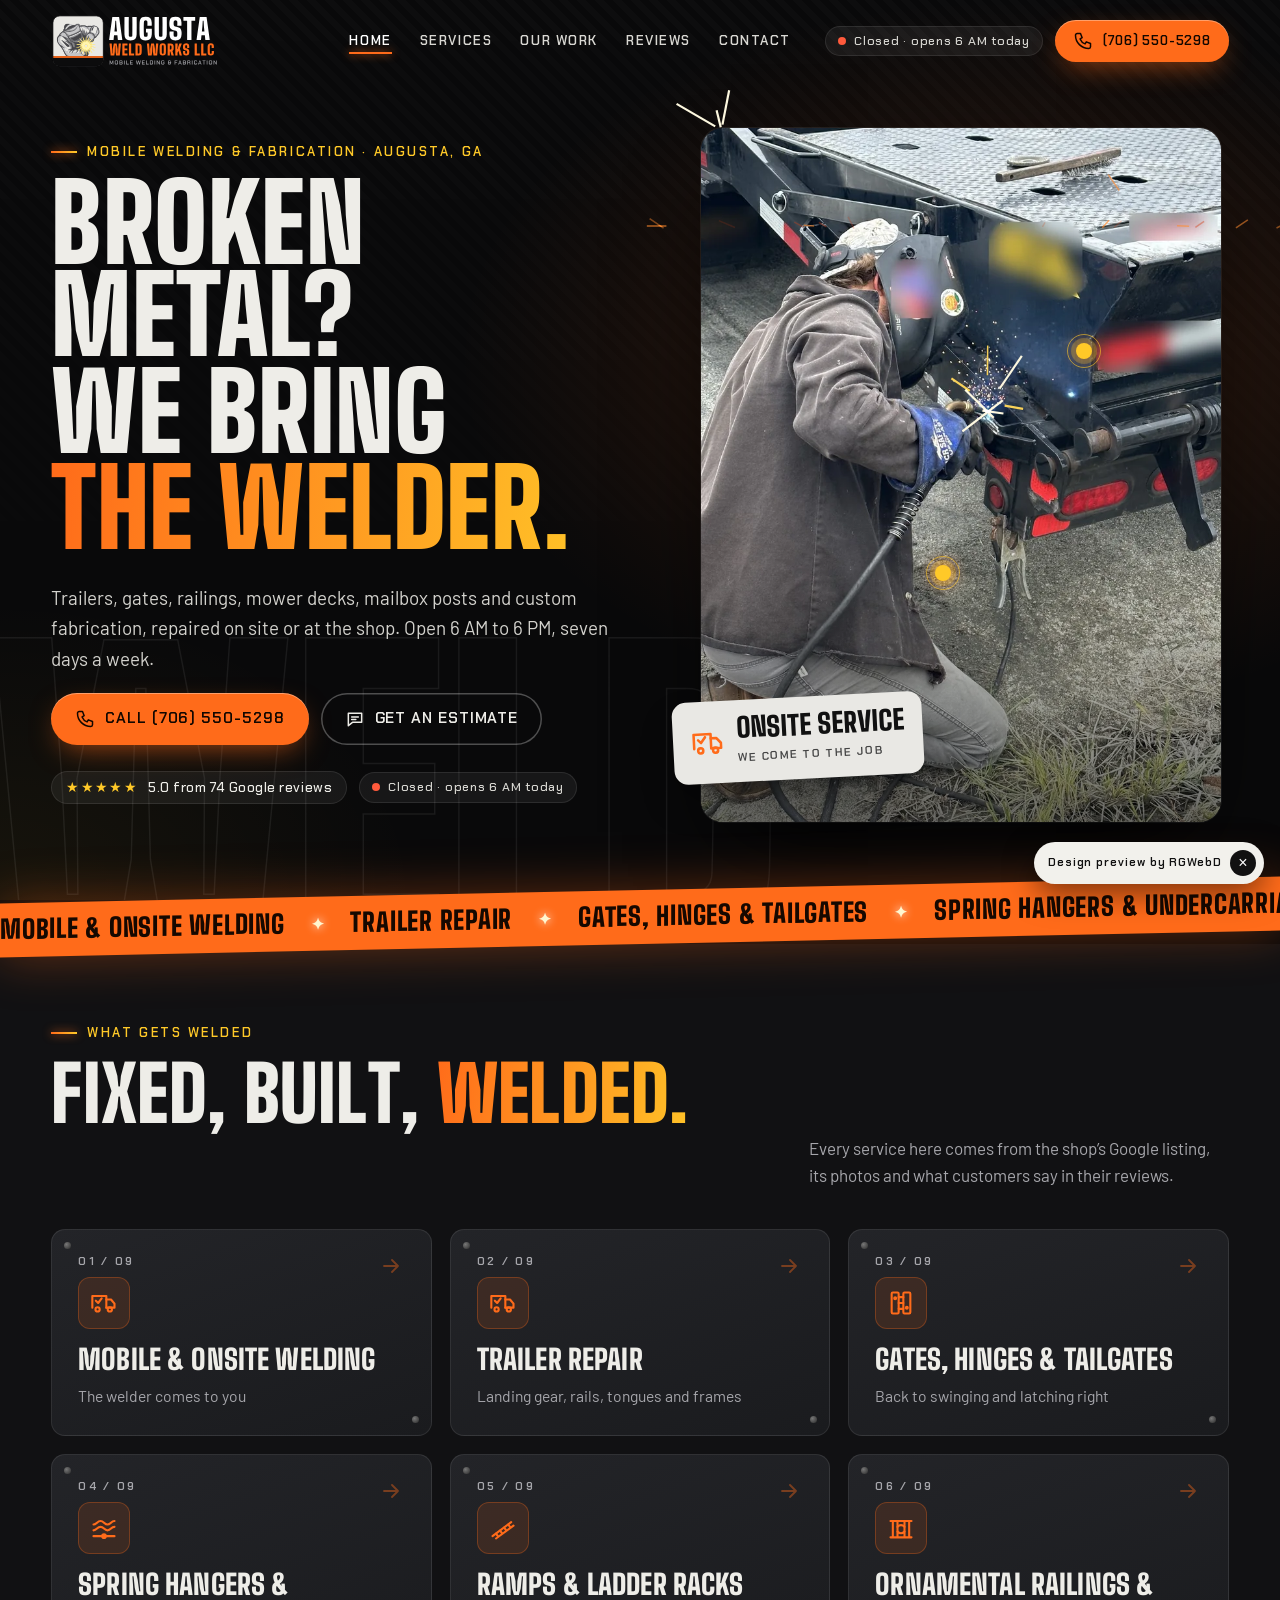
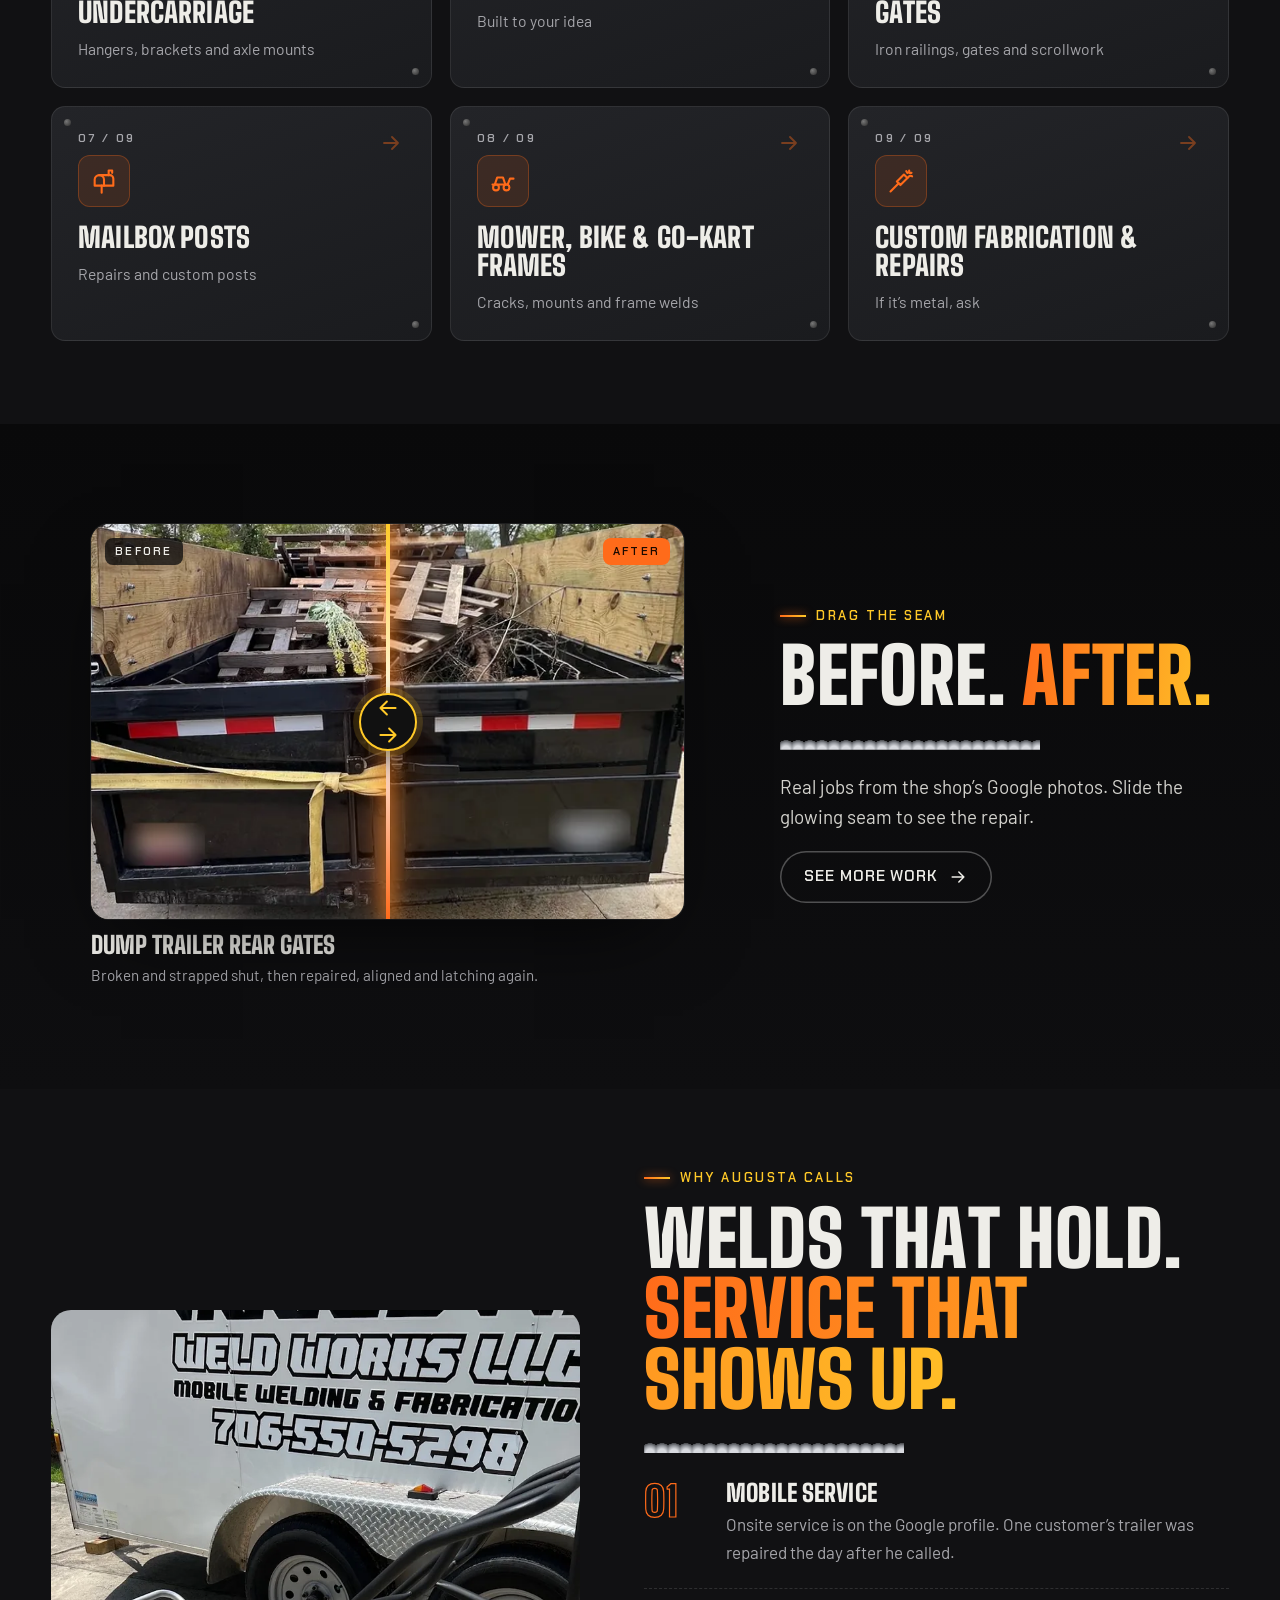
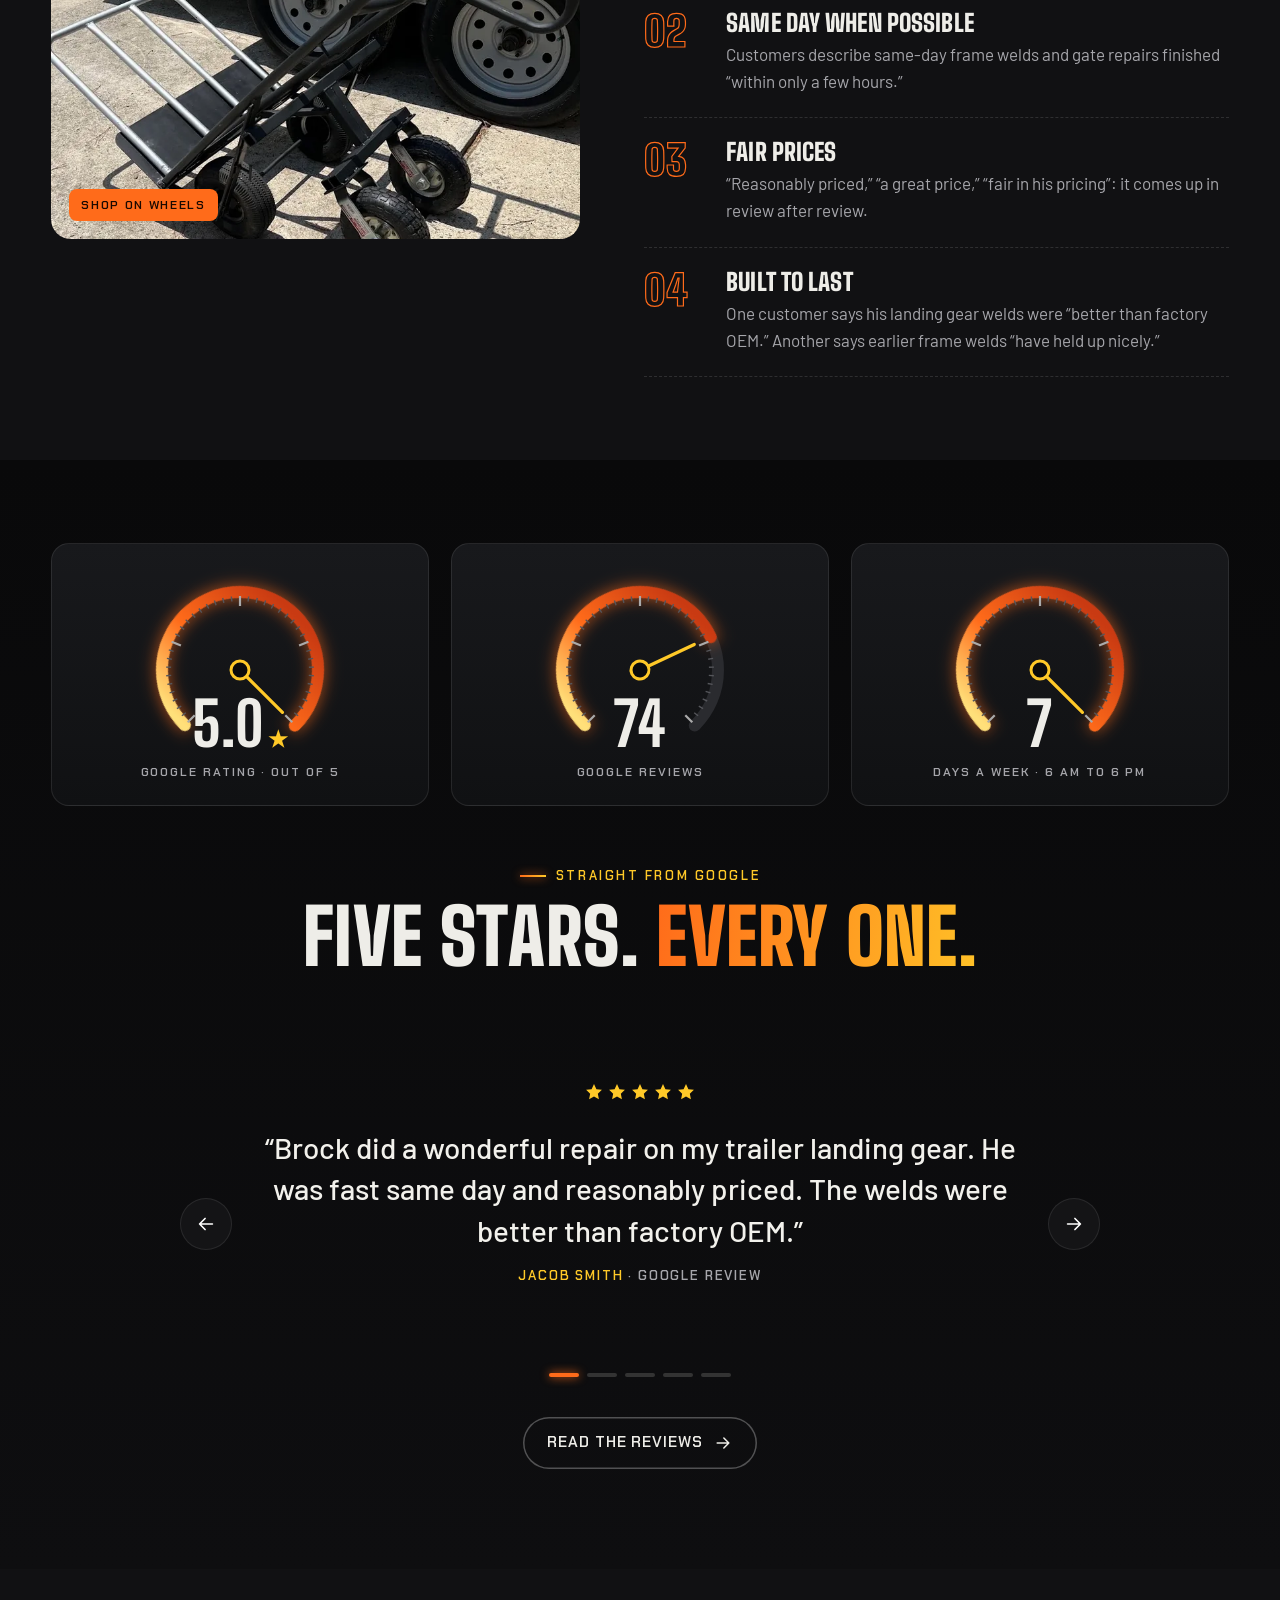
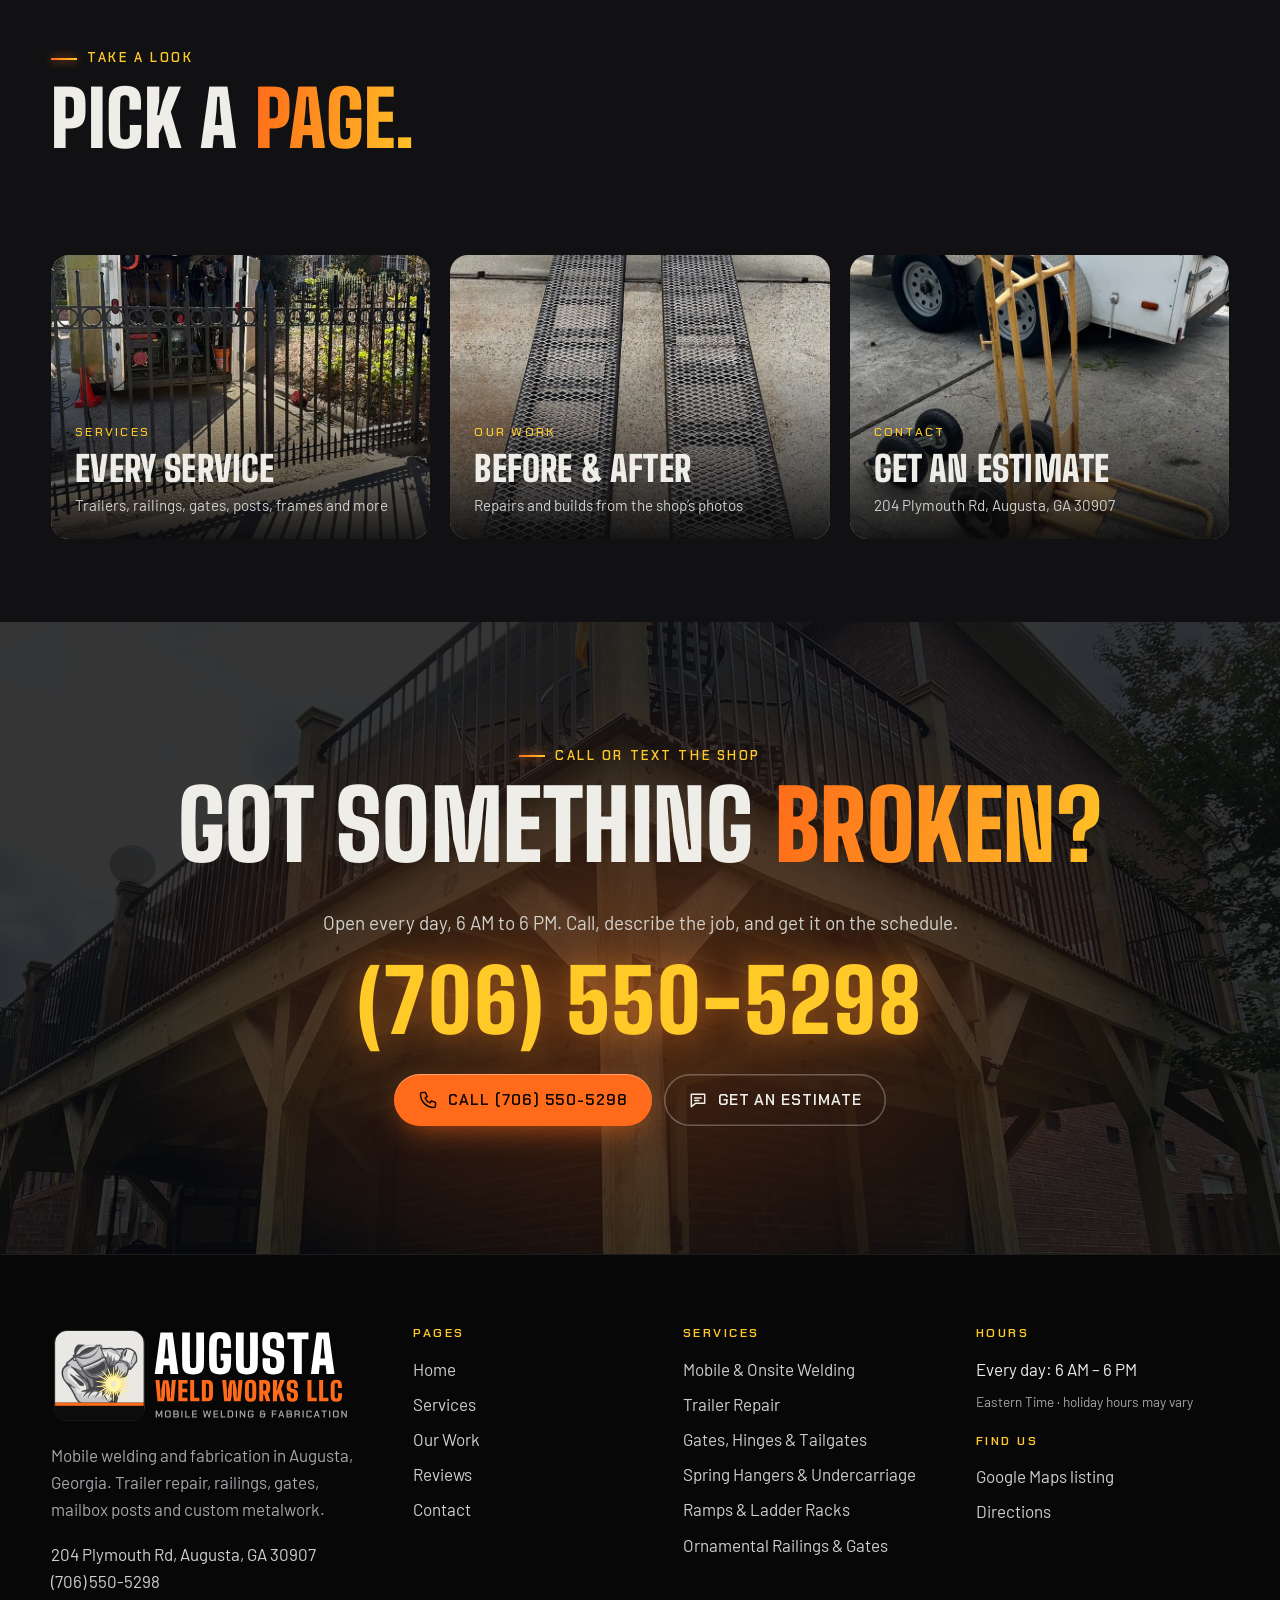
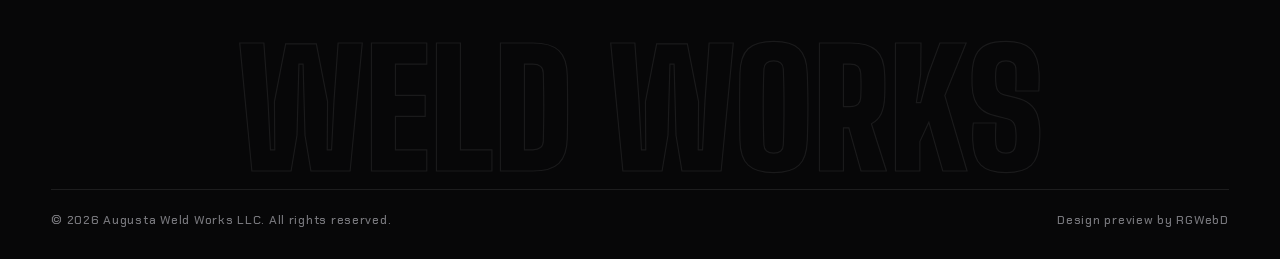
==== commit a7308df7: "Tighten homepage, mobile hero photo-first, QA fixes" ====
--- a/index.html
+++ b/index.html
@@ -31,7 +31,7 @@
 <div class="pt"><span class="n">02</span><div><h3>Same day when possible</h3><p>Customers describe same-day frame welds and gate repairs finished “within only a few hours.”</p></div></div>
 <div class="pt"><span class="n">03</span><div><h3>Fair prices</h3><p>“Reasonably priced,” “a great price,” “fair in his pricing”: it comes up in review after review.</p></div></div>
 <div class="pt"><span class="n">04</span><div><h3>Built to last</h3><p>One customer says his landing gear welds were “better than factory OEM.” Another says earlier frame welds “have held up nicely.”</p></div></div></div></div></div></section>
-<section class="sec tight g2"><div class="wrap"><div class="gauges stagger"><div class="gauge"><svg viewBox="0 0 200 170" aria-hidden="true"><circle class="trk" cx="100" cy="100" r="78" stroke-dasharray="367.57 490.09" transform="rotate(135 100 100)"/>
+<section class="sec g2"><div class="wrap"><div class="gauges stagger" style="margin-bottom:clamp(44px,5vw,64px)"><div class="gauge"><svg viewBox="0 0 200 170" aria-hidden="true"><circle class="trk" cx="100" cy="100" r="78" stroke-dasharray="367.57 490.09" transform="rotate(135 100 100)"/>
 <circle class="val" cx="100" cy="100" r="78" stroke-dasharray="367.57 490.09" style="stroke-dashoffset:367.57" data-len="367.57" data-frac="1.0" transform="rotate(135 100 100)"/>
 <g class="ticks"><line class="mj" x1="54.7" y1="145.3" x2="47.7" y2="152.3"/><line class="" x1="45.8" y1="142.7" x2="41.9" y2="145.8"/><line class="" x1="41.2" y1="136.1" x2="36.9" y2="138.7"/><line class="" x1="37.3" y1="128.9" x2="32.8" y2="131.0"/><line class="" x1="34.4" y1="121.3" x2="29.6" y2="122.9"/><line class="" x1="32.3" y1="113.5" x2="27.4" y2="114.4"/><line class="" x1="31.2" y1="105.4" x2="26.2" y2="105.8"/><line class="" x1="31.1" y1="97.3" x2="26.1" y2="97.1"/><line class="" x1="31.8" y1="89.2" x2="26.9" y2="88.4"/><line class="" x1="33.6" y1="81.3" x2="28.8" y2="79.9"/><line class="mj" x1="40.9" y1="75.5" x2="31.6" y2="71.7"/><line class="" x1="39.8" y1="66.3" x2="35.4" y2="63.8"/><line class="" x1="44.2" y1="59.4" x2="40.1" y2="56.5"/><line class="" x1="49.3" y1="53.2" x2="45.7" y2="49.8"/><line class="" x1="55.2" y1="47.5" x2="51.9" y2="43.7"/><line class="" x1="61.7" y1="42.6" x2="58.9" y2="38.5"/><line class="" x1="68.7" y1="38.5" x2="66.4" y2="34.1"/><line class="" x1="76.1" y1="35.3" x2="74.4" y2="30.6"/><line class="" x1="83.9" y1="32.9" x2="82.7" y2="28.0"/><line class="" x1="91.9" y1="31.5" x2="91.3" y2="26.5"/><line class="mj" x1="100.0" y1="36.0" x2="100.0" y2="26.0"/><line class="" x1="108.1" y1="31.5" x2="108.7" y2="26.5"/><line class="" x1="116.1" y1="32.9" x2="117.3" y2="28.0"/><line class="" x1="123.9" y1="35.3" x2="125.6" y2="30.6"/><line class="" x1="131.3" y1="38.5" x2="133.6" y2="34.1"/><line class="" x1="138.3" y1="42.6" x2="141.1" y2="38.5"/><line class="" x1="144.8" y1="47.5" x2="148.1" y2="43.7"/><line class="" x1="150.7" y1="53.2" x2="154.3" y2="49.8"/><line class="" x1="155.8" y1="59.4" x2="159.9" y2="56.5"/><line class="" x1="160.2" y1="66.3" x2="164.6" y2="63.8"/><line class="mj" x1="159.1" y1="75.5" x2="168.4" y2="71.7"/><line class="" x1="166.4" y1="81.3" x2="171.2" y2="79.9"/><line class="" x1="168.2" y1="89.2" x2="173.1" y2="88.4"/><line class="" x1="168.9" y1="97.3" x2="173.9" y2="97.1"/><line class="" x1="168.8" y1="105.4" x2="173.8" y2="105.8"/><line class="" x1="167.7" y1="113.5" x2="172.6" y2="114.4"/><line class="" x1="165.6" y1="121.3" x2="170.4" y2="122.9"/><line class="" x1="162.7" y1="128.9" x2="167.2" y2="131.0"/><line class="" x1="158.8" y1="136.1" x2="163.1" y2="138.7"/><line class="" x1="154.2" y1="142.7" x2="158.1" y2="145.8"/><line class="mj" x1="145.3" y1="145.3" x2="152.3" y2="152.3"/></g><g class="ndl" data-deg="135.0"><line x1="100" y1="100" x2="100" y2="40"/><circle cx="100" cy="100" r="9"/></g></svg>
 <div class="num" data-count="5.0" data-dec="1"><b>5.0</b><small>★</small></div><div class="lab">Google rating · out of 5</div></div><div class="gauge"><svg viewBox="0 0 200 170" aria-hidden="true"><circle class="trk" cx="100" cy="100" r="78" stroke-dasharray="367.57 490.09" transform="rotate(135 100 100)"/>
@@ -40,10 +40,9 @@
 <div class="num" data-count="74" data-dec="0"><b>74</b></div><div class="lab">Google reviews</div></div><div class="gauge"><svg viewBox="0 0 200 170" aria-hidden="true"><circle class="trk" cx="100" cy="100" r="78" stroke-dasharray="367.57 490.09" transform="rotate(135 100 100)"/>
 <circle class="val" cx="100" cy="100" r="78" stroke-dasharray="367.57 490.09" style="stroke-dashoffset:367.57" data-len="367.57" data-frac="1.0" transform="rotate(135 100 100)"/>
 <g class="ticks"><line class="mj" x1="54.7" y1="145.3" x2="47.7" y2="152.3"/><line class="" x1="45.8" y1="142.7" x2="41.9" y2="145.8"/><line class="" x1="41.2" y1="136.1" x2="36.9" y2="138.7"/><line class="" x1="37.3" y1="128.9" x2="32.8" y2="131.0"/><line class="" x1="34.4" y1="121.3" x2="29.6" y2="122.9"/><line class="" x1="32.3" y1="113.5" x2="27.4" y2="114.4"/><line class="" x1="31.2" y1="105.4" x2="26.2" y2="105.8"/><line class="" x1="31.1" y1="97.3" x2="26.1" y2="97.1"/><line class="" x1="31.8" y1="89.2" x2="26.9" y2="88.4"/><line class="" x1="33.6" y1="81.3" x2="28.8" y2="79.9"/><line class="mj" x1="40.9" y1="75.5" x2="31.6" y2="71.7"/><line class="" x1="39.8" y1="66.3" x2="35.4" y2="63.8"/><line class="" x1="44.2" y1="59.4" x2="40.1" y2="56.5"/><line class="" x1="49.3" y1="53.2" x2="45.7" y2="49.8"/><line class="" x1="55.2" y1="47.5" x2="51.9" y2="43.7"/><line class="" x1="61.7" y1="42.6" x2="58.9" y2="38.5"/><line class="" x1="68.7" y1="38.5" x2="66.4" y2="34.1"/><line class="" x1="76.1" y1="35.3" x2="74.4" y2="30.6"/><line class="" x1="83.9" y1="32.9" x2="82.7" y2="28.0"/><line class="" x1="91.9" y1="31.5" x2="91.3" y2="26.5"/><line class="mj" x1="100.0" y1="36.0" x2="100.0" y2="26.0"/><line class="" x1="108.1" y1="31.5" x2="108.7" y2="26.5"/><line class="" x1="116.1" y1="32.9" x2="117.3" y2="28.0"/><line class="" x1="123.9" y1="35.3" x2="125.6" y2="30.6"/><line class="" x1="131.3" y1="38.5" x2="133.6" y2="34.1"/><line class="" x1="138.3" y1="42.6" x2="141.1" y2="38.5"/><line class="" x1="144.8" y1="47.5" x2="148.1" y2="43.7"/><line class="" x1="150.7" y1="53.2" x2="154.3" y2="49.8"/><line class="" x1="155.8" y1="59.4" x2="159.9" y2="56.5"/><line class="" x1="160.2" y1="66.3" x2="164.6" y2="63.8"/><line class="mj" x1="159.1" y1="75.5" x2="168.4" y2="71.7"/><line class="" x1="166.4" y1="81.3" x2="171.2" y2="79.9"/><line class="" x1="168.2" y1="89.2" x2="173.1" y2="88.4"/><line class="" x1="168.9" y1="97.3" x2="173.9" y2="97.1"/><line class="" x1="168.8" y1="105.4" x2="173.8" y2="105.8"/><line class="" x1="167.7" y1="113.5" x2="172.6" y2="114.4"/><line class="" x1="165.6" y1="121.3" x2="170.4" y2="122.9"/><line class="" x1="162.7" y1="128.9" x2="167.2" y2="131.0"/><line class="" x1="158.8" y1="136.1" x2="163.1" y2="138.7"/><line class="" x1="154.2" y1="142.7" x2="158.1" y2="145.8"/><line class="mj" x1="145.3" y1="145.3" x2="152.3" y2="152.3"/></g><g class="ndl" data-deg="135.0"><line x1="100" y1="100" x2="100" y2="40"/><circle cx="100" cy="100" r="9"/></g></svg>
-<div class="num" data-count="7" data-dec="0"><b>7</b></div><div class="lab">Days a week · 6 AM to 6 PM</div></div></div></div></section>
-<section class="sec plate"><div class="wrap"><div class="head center" style="justify-content:center;text-align:center"><div><p class="kicker" style="justify-content:center">Straight from Google</p><h2 class="split-h">Five stars. <span class="hot">Every one.</span></h2><span class="bead" aria-hidden="true"></span></div></div>
+<div class="num" data-count="7" data-dec="0"><b>7</b></div><div class="lab">Days a week · 6 AM to 6 PM</div></div></div><div class="head center" style="justify-content:center;text-align:center"><div><p class="kicker" style="justify-content:center">Straight from Google</p><h2 class="split-h">Five stars. <span class="hot">Every one.</span></h2><span class="bead" aria-hidden="true"></span></div></div>
 <div class="car" aria-roledescription="carousel" aria-label="Customer reviews"><div class="car-view"><div class="car-track"><div class="slide" role="group" aria-roledescription="slide" aria-label="1 of 5"><span class="stars" aria-label="5 out of 5 stars"><svg viewBox="0 0 24 24" fill="currentColor" aria-hidden="true"><path d="M12 2.5l2.9 6.1 6.6.8-4.9 4.6 1.3 6.6L12 17.3l-5.9 3.3 1.3-6.6-4.9-4.6 6.6-.8z"/></svg><svg viewBox="0 0 24 24" fill="currentColor" aria-hidden="true"><path d="M12 2.5l2.9 6.1 6.6.8-4.9 4.6 1.3 6.6L12 17.3l-5.9 3.3 1.3-6.6-4.9-4.6 6.6-.8z"/></svg><svg viewBox="0 0 24 24" fill="currentColor" aria-hidden="true"><path d="M12 2.5l2.9 6.1 6.6.8-4.9 4.6 1.3 6.6L12 17.3l-5.9 3.3 1.3-6.6-4.9-4.6 6.6-.8z"/></svg><svg viewBox="0 0 24 24" fill="currentColor" aria-hidden="true"><path d="M12 2.5l2.9 6.1 6.6.8-4.9 4.6 1.3 6.6L12 17.3l-5.9 3.3 1.3-6.6-4.9-4.6 6.6-.8z"/></svg><svg viewBox="0 0 24 24" fill="currentColor" aria-hidden="true"><path d="M12 2.5l2.9 6.1 6.6.8-4.9 4.6 1.3 6.6L12 17.3l-5.9 3.3 1.3-6.6-4.9-4.6 6.6-.8z"/></svg></span><blockquote>“Brock did a wonderful repair on my trailer landing gear. He was fast same day and reasonably priced. The welds were better than factory OEM.”</blockquote><p class="who"><span>Jacob Smith</span> · Google review</p></div><div class="slide" role="group" aria-roledescription="slide" aria-label="2 of 5"><span class="stars" aria-label="5 out of 5 stars"><svg viewBox="0 0 24 24" fill="currentColor" aria-hidden="true"><path d="M12 2.5l2.9 6.1 6.6.8-4.9 4.6 1.3 6.6L12 17.3l-5.9 3.3 1.3-6.6-4.9-4.6 6.6-.8z"/></svg><svg viewBox="0 0 24 24" fill="currentColor" aria-hidden="true"><path d="M12 2.5l2.9 6.1 6.6.8-4.9 4.6 1.3 6.6L12 17.3l-5.9 3.3 1.3-6.6-4.9-4.6 6.6-.8z"/></svg><svg viewBox="0 0 24 24" fill="currentColor" aria-hidden="true"><path d="M12 2.5l2.9 6.1 6.6.8-4.9 4.6 1.3 6.6L12 17.3l-5.9 3.3 1.3-6.6-4.9-4.6 6.6-.8z"/></svg><svg viewBox="0 0 24 24" fill="currentColor" aria-hidden="true"><path d="M12 2.5l2.9 6.1 6.6.8-4.9 4.6 1.3 6.6L12 17.3l-5.9 3.3 1.3-6.6-4.9-4.6 6.6-.8z"/></svg><svg viewBox="0 0 24 24" fill="currentColor" aria-hidden="true"><path d="M12 2.5l2.9 6.1 6.6.8-4.9 4.6 1.3 6.6L12 17.3l-5.9 3.3 1.3-6.6-4.9-4.6 6.6-.8z"/></svg></span><blockquote>“After speaking with Brock over the phone, he came out the next day and took care of my trailer! He did a fantastic job, price was very reasonable and he was very professional!”</blockquote><p class="who"><span>Eric H</span> · Google review</p></div><div class="slide" role="group" aria-roledescription="slide" aria-label="3 of 5"><span class="stars" aria-label="5 out of 5 stars"><svg viewBox="0 0 24 24" fill="currentColor" aria-hidden="true"><path d="M12 2.5l2.9 6.1 6.6.8-4.9 4.6 1.3 6.6L12 17.3l-5.9 3.3 1.3-6.6-4.9-4.6 6.6-.8z"/></svg><svg viewBox="0 0 24 24" fill="currentColor" aria-hidden="true"><path d="M12 2.5l2.9 6.1 6.6.8-4.9 4.6 1.3 6.6L12 17.3l-5.9 3.3 1.3-6.6-4.9-4.6 6.6-.8z"/></svg><svg viewBox="0 0 24 24" fill="currentColor" aria-hidden="true"><path d="M12 2.5l2.9 6.1 6.6.8-4.9 4.6 1.3 6.6L12 17.3l-5.9 3.3 1.3-6.6-4.9-4.6 6.6-.8z"/></svg><svg viewBox="0 0 24 24" fill="currentColor" aria-hidden="true"><path d="M12 2.5l2.9 6.1 6.6.8-4.9 4.6 1.3 6.6L12 17.3l-5.9 3.3 1.3-6.6-4.9-4.6 6.6-.8z"/></svg><svg viewBox="0 0 24 24" fill="currentColor" aria-hidden="true"><path d="M12 2.5l2.9 6.1 6.6.8-4.9 4.6 1.3 6.6L12 17.3l-5.9 3.3 1.3-6.6-4.9-4.6 6.6-.8z"/></svg></span><blockquote>“I had a trailer gate that needed multiple spots welded back with supports. Within only a few hours it was repaired and looking better than new! Very friendly and would definitely recommend!”</blockquote><p class="who"><span>Angel Cruz</span> · Google review</p></div><div class="slide" role="group" aria-roledescription="slide" aria-label="4 of 5"><span class="stars" aria-label="5 out of 5 stars"><svg viewBox="0 0 24 24" fill="currentColor" aria-hidden="true"><path d="M12 2.5l2.9 6.1 6.6.8-4.9 4.6 1.3 6.6L12 17.3l-5.9 3.3 1.3-6.6-4.9-4.6 6.6-.8z"/></svg><svg viewBox="0 0 24 24" fill="currentColor" aria-hidden="true"><path d="M12 2.5l2.9 6.1 6.6.8-4.9 4.6 1.3 6.6L12 17.3l-5.9 3.3 1.3-6.6-4.9-4.6 6.6-.8z"/></svg><svg viewBox="0 0 24 24" fill="currentColor" aria-hidden="true"><path d="M12 2.5l2.9 6.1 6.6.8-4.9 4.6 1.3 6.6L12 17.3l-5.9 3.3 1.3-6.6-4.9-4.6 6.6-.8z"/></svg><svg viewBox="0 0 24 24" fill="currentColor" aria-hidden="true"><path d="M12 2.5l2.9 6.1 6.6.8-4.9 4.6 1.3 6.6L12 17.3l-5.9 3.3 1.3-6.6-4.9-4.6 6.6-.8z"/></svg><svg viewBox="0 0 24 24" fill="currentColor" aria-hidden="true"><path d="M12 2.5l2.9 6.1 6.6.8-4.9 4.6 1.3 6.6L12 17.3l-5.9 3.3 1.3-6.6-4.9-4.6 6.6-.8z"/></svg></span><blockquote>“Augusta Weld Works will be my first call next time I need anything welded. Also worth noting he does do mobile service which is a plus.”</blockquote><p class="who"><span>Jordan Mackiewicz</span> · Google review</p></div><div class="slide" role="group" aria-roledescription="slide" aria-label="5 of 5"><span class="stars" aria-label="5 out of 5 stars"><svg viewBox="0 0 24 24" fill="currentColor" aria-hidden="true"><path d="M12 2.5l2.9 6.1 6.6.8-4.9 4.6 1.3 6.6L12 17.3l-5.9 3.3 1.3-6.6-4.9-4.6 6.6-.8z"/></svg><svg viewBox="0 0 24 24" fill="currentColor" aria-hidden="true"><path d="M12 2.5l2.9 6.1 6.6.8-4.9 4.6 1.3 6.6L12 17.3l-5.9 3.3 1.3-6.6-4.9-4.6 6.6-.8z"/></svg><svg viewBox="0 0 24 24" fill="currentColor" aria-hidden="true"><path d="M12 2.5l2.9 6.1 6.6.8-4.9 4.6 1.3 6.6L12 17.3l-5.9 3.3 1.3-6.6-4.9-4.6 6.6-.8z"/></svg><svg viewBox="0 0 24 24" fill="currentColor" aria-hidden="true"><path d="M12 2.5l2.9 6.1 6.6.8-4.9 4.6 1.3 6.6L12 17.3l-5.9 3.3 1.3-6.6-4.9-4.6 6.6-.8z"/></svg><svg viewBox="0 0 24 24" fill="currentColor" aria-hidden="true"><path d="M12 2.5l2.9 6.1 6.6.8-4.9 4.6 1.3 6.6L12 17.3l-5.9 3.3 1.3-6.6-4.9-4.6 6.6-.8z"/></svg></span><blockquote>“He does excellent work, is very responsive in communication, and will always attempt to offer same-day service.”</blockquote><p class="who"><span>Jennifer Casella</span> · Google review</p></div></div></div><button class="pv" type="button" aria-label="Previous review"><svg viewBox="0 0 24 24" fill="none" stroke="currentColor" stroke-width="1.8" stroke-linecap="round" stroke-linejoin="round" aria-hidden="true"><path d="M19 12H5M11 6l-6 6 6 6"/></svg></button><button class="nx" type="button" aria-label="Next review"><svg viewBox="0 0 24 24" fill="none" stroke="currentColor" stroke-width="1.8" stroke-linecap="round" stroke-linejoin="round" aria-hidden="true"><path d="M5 12h14M13 6l6 6-6 6"/></svg></button><div class="dots"></div></div><p style="text-align:center;margin-top:40px"><a class="btn ghost mag" href="reviews.html"><span class="lbl">Read the reviews</span><svg viewBox="0 0 24 24" fill="none" stroke="currentColor" stroke-width="1.8" stroke-linecap="round" stroke-linejoin="round" aria-hidden="true"><path d="M5 12h14M13 6l6 6-6 6"/></svg></a></p></div></section>
-<section class="sec g2"><div class="wrap"><div class="head"><div><p class="kicker">Take a look</p><h2 class="split-h">Pick a <span class="hot">page.</span></h2><span class="bead" aria-hidden="true"></span></div></div>
+<section class="sec plate"><div class="wrap"><div class="head"><div><p class="kicker">Take a look</p><h2 class="split-h">Pick a <span class="hot">page.</span></h2><span class="bead" aria-hidden="true"></span></div></div>
 <div class="teasers stagger"><a class="pcard" href="services.html"><img src="assets/img/g26b-1600.webp" srcset="assets/img/g26b-800.webp 800w, assets/img/g26b-1600.webp 1552w" sizes="(max-width:980px) 100vw, 33vw" width="1552" height="870" alt="Pair of black iron driveway gates between brick columns" loading="lazy" decoding="async"><span class="tx"><span class="mono">Services</span><h3>Every service</h3><p>Trailers, railings, gates, posts, frames and more</p></span></a>
 <a class="pcard" href="work.html"><img src="assets/img/g19b-1600.webp" srcset="assets/img/g19b-800.webp 800w, assets/img/g19b-1600.webp 920w" sizes="(max-width:980px) 100vw, 33vw" width="920" height="1875" alt="Steel mesh loading ramps laid out on a driveway" loading="lazy" decoding="async"><span class="tx"><span class="mono">Our Work</span><h3>Before &amp; after</h3><p>Repairs and builds from the shop’s photos</p></span></a>
 <a class="pcard" href="contact.html"><img src="assets/img/g18a-1600.webp" srcset="assets/img/g18a-800.webp 800w, assets/img/g18a-1600.webp 920w" sizes="(max-width:980px) 100vw, 33vw" width="920" height="1622" alt="Augusta Weld Works trailer behind a hand truck brought in for repair" loading="lazy" decoding="async"><span class="tx"><span class="mono">Contact</span><h3>Get an estimate</h3><p>204 Plymouth Rd, Augusta, GA 30907</p></span></a></div></div></section>
--- a/assets/styles.css
+++ b/assets/styles.css
@@ -77,7 +77,7 @@
 .arc.gone{display:none}
 @keyframes strike{0%{opacity:0}12%{opacity:1}18%{opacity:0}30%{opacity:1}36%{opacity:.2}46%{opacity:1}100%{opacity:1}}
 /* hero */
-.hero{position:relative;min-height:100svh;display:grid;grid-template-columns:1.05fr .95fr;align-items:center;gap:4vw;padding:120px 4vw 70px;overflow:hidden;isolation:isolate;
+.hero{position:relative;min-height:min(100svh,940px);display:grid;grid-template-columns:1.05fr .95fr;align-items:center;gap:4vw;padding:120px 4vw 70px;overflow:hidden;isolation:isolate;
  background:radial-gradient(900px 600px at 78% 40%,rgba(255,107,26,.16),transparent 60%),radial-gradient(700px 500px at 0% 100%,rgba(255,201,40,.06),transparent 60%),var(--ink)}
 .hero::before{content:"";position:absolute;inset:0;z-index:-2;opacity:.5;background-image:linear-gradient(45deg,rgba(255,255,255,.035) 25%,transparent 25%,transparent 50%,rgba(255,255,255,.035) 50%,rgba(255,255,255,.035) 75%,transparent 75%);background-size:18px 18px;mask-image:linear-gradient(180deg,#000,transparent 80%)}
 .bgword{position:absolute;z-index:-1;left:-1vw;bottom:-4vw;font:900 clamp(10rem,30vw,30rem)/.8 var(--disp);color:transparent;-webkit-text-stroke:1.5px rgba(255,255,255,.07);letter-spacing:-.01em;pointer-events:none;user-select:none;white-space:nowrap}
@@ -120,14 +120,14 @@
 .ticker li::after{content:"✦";font-size:1rem;margin:0 26px;color:#fff6d0;text-shadow:0 0 10px #fff}
 @keyframes tick{to{transform:translateX(-50%)}}
 /* sections */
-.sec{padding:clamp(80px,11vw,140px) 0;position:relative}
+.sec{padding:clamp(56px,6.5vw,92px) 0;position:relative}
 .sec.tight{padding:clamp(56px,7vw,90px) 0}
 .plate{background:var(--char)}
 .g2{background:linear-gradient(180deg,var(--ink),#0e0e10)}
 .steelsec{background:var(--plate);color:#151515}
 .steelsec .lead{color:#3c3c3f}.steelsec .kicker{color:#B64300}.steelsec .kicker::before{box-shadow:none}
 .diamond{background-color:#d9d8d3;background-image:radial-gradient(ellipse 7px 2.2px at 25% 25%,rgba(255,255,255,.75),transparent 70%),radial-gradient(ellipse 7px 2.2px at 75% 75%,rgba(255,255,255,.75),transparent 70%),linear-gradient(180deg,#e6e5e0,#cfcec9);background-size:22px 22px,22px 22px,100% 100%}
-.head{display:flex;justify-content:space-between;align-items:flex-end;gap:30px;margin-bottom:48px}
+.head{display:flex;justify-content:space-between;align-items:flex-end;gap:30px;margin-bottom:40px}
 .head>p{max-width:42ch;color:var(--mut);margin:0}
 .steelsec .head>p{color:#4a4a4e}
 /* weld bead under headings */
@@ -150,7 +150,7 @@
 .split-h.in .ch1{opacity:1;transform:none}
 /* service cards */
 .tags{display:grid;grid-template-columns:repeat(3,1fr);gap:18px}
-.tcard{--rx:0deg;--ry:0deg;position:relative;display:flex;flex-direction:column;gap:10px;min-height:230px;padding:26px;border-radius:var(--r);background:linear-gradient(160deg,var(--steel2),var(--steel));border:1px solid var(--line);text-decoration:none;transform:perspective(900px) rotateX(var(--rx)) rotateY(var(--ry));transition:transform .2s,border-color .3s,box-shadow .3s;overflow:hidden}
+.tcard{--rx:0deg;--ry:0deg;position:relative;display:flex;flex-direction:column;gap:10px;min-height:200px;padding:26px;border-radius:var(--r);background:linear-gradient(160deg,var(--steel2),var(--steel));border:1px solid var(--line);text-decoration:none;transform:perspective(900px) rotateX(var(--rx)) rotateY(var(--ry));transition:transform .2s,border-color .3s,box-shadow .3s;overflow:hidden}
 .tcard::before{content:"";position:absolute;inset:auto -30% -60% -30%;height:80%;background:radial-gradient(closest-side,rgba(255,107,26,.35),transparent);opacity:0;transition:opacity .4s}
 .tcard:hover{border-color:rgba(255,107,26,.6);box-shadow:0 30px 60px -30px rgba(255,107,26,.5)}
 .tcard:hover::before{opacity:1}
@@ -164,7 +164,7 @@
 .tcard .rv{position:absolute;width:7px;height:7px;border-radius:50%;background:radial-gradient(circle at 35% 35%,#777,#2a2a2a);top:12px}
 .tcard .rv.a{left:12px}.tcard .rv.b{right:12px;top:auto;bottom:12px}
 /* before / after */
-.ba{position:relative;border-radius:18px;overflow:hidden;aspect-ratio:4/3;background:#000;box-shadow:0 30px 80px -30px rgba(0,0,0,.8),0 0 0 1px var(--line);--p:50%;user-select:none;touch-action:pan-y}
+.ba{position:relative;border-radius:18px;overflow:hidden;aspect-ratio:3/2;background:#000;box-shadow:0 30px 80px -30px rgba(0,0,0,.8),0 0 0 1px var(--line);--p:50%;user-select:none;touch-action:pan-y}
 .ba img{position:absolute;inset:0;width:100%;height:100%;object-fit:cover}
 .ba .ba-top{clip-path:inset(0 calc(100% - var(--p)) 0 0)}
 .ba .ba-seam{position:absolute;top:0;bottom:0;left:var(--p);width:4px;margin-left:-2px;background:linear-gradient(180deg,var(--yel),#fff,var(--or));box-shadow:0 0 18px 4px rgba(255,140,40,.8),0 0 50px 10px rgba(255,107,26,.35);pointer-events:none}
@@ -181,8 +181,8 @@
 .feature{display:grid;grid-template-columns:1.2fr .8fr;gap:56px;align-items:center}
 /* why */
 .why{display:grid;grid-template-columns:.95fr 1.05fr;gap:64px;align-items:center}
-.why-img{position:relative;border-radius:20px;overflow:hidden;aspect-ratio:4/5}
-.why-img img{width:100%;height:115%;object-fit:cover}
+.why-img{position:relative;border-radius:20px;overflow:hidden;aspect-ratio:1/1}
+.why-img img{width:100%;height:115%;object-fit:cover;object-position:50% 0}
 .why-img .stamp{position:absolute;left:18px;bottom:18px;background:var(--or);color:#1a0900;font:600 .75rem/1 var(--lab);letter-spacing:.14em;text-transform:uppercase;padding:10px 12px;border-radius:8px}
 .pts{display:grid;gap:22px;margin-top:28px}
 .pt{display:grid;grid-template-columns:64px 1fr;gap:18px;align-items:start;padding-bottom:22px;border-bottom:1px dashed rgba(255,255,255,.12)}
@@ -192,7 +192,7 @@
 /* gauges */
 .gauges{display:grid;grid-template-columns:repeat(3,1fr);gap:22px}
 .gauge{position:relative;text-align:center;padding:26px 18px 24px;border-radius:18px;background:linear-gradient(180deg,#18191c,#101113);border:1px solid var(--line)}
-.gauge svg{width:min(240px,100%);margin:0 auto;display:block;overflow:visible}
+.gauge svg{width:min(200px,100%);margin:0 auto;display:block;overflow:visible}
 .gauge .trk{fill:none;stroke:#2a2b2f;stroke-width:12;stroke-linecap:round}
 .gauge .val{fill:none;stroke:url(#heat);stroke-width:12;stroke-linecap:round;transition:stroke-dashoffset 2s cubic-bezier(.3,.7,.2,1);filter:drop-shadow(0 0 8px rgba(255,107,26,.7))}
 .gauge .ticks line{stroke:#55565b;stroke-width:1.4}.gauge .ticks line.mj{stroke:#aaa;stroke-width:2.2}
@@ -218,7 +218,7 @@
 .dots button[aria-current=true]{background:var(--or);box-shadow:0 0 10px var(--or)}
 /* teasers */
 .teasers{display:grid;grid-template-columns:repeat(3,1fr);gap:20px}
-.pcard{--rx:0deg;--ry:0deg;position:relative;display:block;border-radius:18px;overflow:hidden;aspect-ratio:4/5;text-decoration:none;transform:perspective(900px) rotateX(var(--rx)) rotateY(var(--ry));transition:transform .2s}
+.pcard{--rx:0deg;--ry:0deg;position:relative;display:block;border-radius:18px;overflow:hidden;aspect-ratio:4/3;text-decoration:none;transform:perspective(900px) rotateX(var(--rx)) rotateY(var(--ry));transition:transform .2s}
 .pcard img{width:100%;height:100%;object-fit:cover;transition:transform 1s var(--ease)}
 .pcard:hover img{transform:scale(1.07)}
 .pcard::after{content:"";position:absolute;inset:0;background:linear-gradient(180deg,transparent 35%,rgba(9,9,10,.92))}
@@ -234,7 +234,7 @@
 .crumbs{font:500 .8rem/1 var(--lab);letter-spacing:.1em;text-transform:uppercase;color:var(--mut);margin-bottom:22px}
 .crumbs a{text-decoration:none;color:#ddd}.crumbs a:hover{color:var(--or)}
 /* cta band */
-.cta{position:relative;padding:clamp(100px,14vw,170px) 0;text-align:center;overflow:hidden;isolation:isolate}
+.cta{position:relative;padding:clamp(80px,10vw,130px) 0;text-align:center;overflow:hidden;isolation:isolate}
 .cta .bg{position:absolute;inset:-12% 0;z-index:-2}
 .cta .bg img{width:100%;height:100%;object-fit:cover}
 .cta::after{content:"";position:absolute;inset:0;z-index:-1;background:radial-gradient(ellipse at 50% 60%,rgba(255,107,26,.28),transparent 60%),rgba(9,9,10,.82)}
@@ -345,13 +345,13 @@
 .logo-plate{background:#fff;border-radius:18px;padding:28px;box-shadow:0 30px 70px -30px rgba(0,0,0,.5);transform:rotate(-1.5deg)}
 .logo-plate img{width:100%}
 /* footer */
-.ftr{background:#070708;padding:90px 0 30px;border-top:1px solid var(--line);position:relative;overflow:hidden}
+.ftr{background:#070708;padding:72px 0 30px;border-top:1px solid var(--line);position:relative;overflow:hidden}
 .fgrid{display:grid;grid-template-columns:1.4fr 1fr 1.1fr 1.1fr;gap:40px}
 .ftr h4{font:600 .78rem/1 var(--lab);letter-spacing:.2em;color:var(--yel);margin-bottom:16px}
 .ftr ul{list-style:none;padding:0;margin:0;display:grid;gap:8px}
 .ftr a{text-decoration:none;color:#cfcfcf}.ftr a:hover{color:var(--or)}
 .ftr p{color:var(--mut)}
-.bigword{font:900 clamp(5rem,17vw,16rem)/.8 var(--disp);color:transparent;-webkit-text-stroke:1.2px rgba(255,255,255,.08);text-align:center;margin:60px 0 20px;white-space:nowrap;user-select:none}
+.bigword{font:900 clamp(4rem,12.5vw,12rem)/.8 var(--disp);color:transparent;-webkit-text-stroke:1.2px rgba(255,255,255,.08);text-align:center;margin:50px 0 16px;white-space:nowrap;user-select:none}
 .legal{display:flex;justify-content:space-between;gap:16px;flex-wrap:wrap;font:500 .76rem/1.4 var(--lab);letter-spacing:.06em;color:#77777c;border-top:1px solid var(--line);padding-top:22px}
 .mbar{position:fixed;left:10px;right:10px;bottom:10px;z-index:90;display:none;gap:10px;padding:10px;border-radius:18px;background:rgba(14,14,16,.9);backdrop-filter:blur(12px);-webkit-backdrop-filter:blur(12px);border:1px solid var(--line);transform:translateY(130%);transition:transform .4s var(--ease)}
 .mbar.show{transform:none}
@@ -380,8 +380,20 @@
  .hero h1{font-size:clamp(3.1rem,15vw,4.6rem)}
  .hero-media .tag{left:-6px;bottom:20px;padding:10px 14px}
  .hero-media .tag b{font-size:1.3rem}
- .tags{grid-template-columns:1fr}
- .tcard{min-height:0}
+ .tags{grid-template-columns:1fr 1fr;gap:10px}
+ .tcard{min-height:0;padding:16px 14px 18px;gap:8px}
+ .tcard p,.tcard .no,.tcard .arrow{display:none}
+ .tcard .ic{width:40px;height:40px}.tcard .ic svg{width:22px;height:22px}
+ .tcard h3{font-size:1.22rem}
+ .tcard:last-child:nth-child(odd){grid-column:1/-1}
+ .hero-media{order:-1}
+ .hero-media .ph{aspect-ratio:1/1}
+ .hero-media .ph img{object-position:50% 30%}
+ .hero{padding-top:96px;gap:30px}
+ .gauges{grid-template-columns:repeat(3,1fr)!important;gap:8px}
+ .gauge{padding:14px 4px 14px;border-radius:12px}
+ .gauge .num{font-size:2.1rem;margin-top:-28px}.gauge .num small{font-size:.9rem}
+ .gauge .lab{font-size:.56rem;letter-spacing:.08em}
  .slide{padding:6px 4px 0}
  .car .pv,.car .nx{top:auto;bottom:-14px;margin:0}
  .car .pv{left:6px}.car .nx{right:6px}
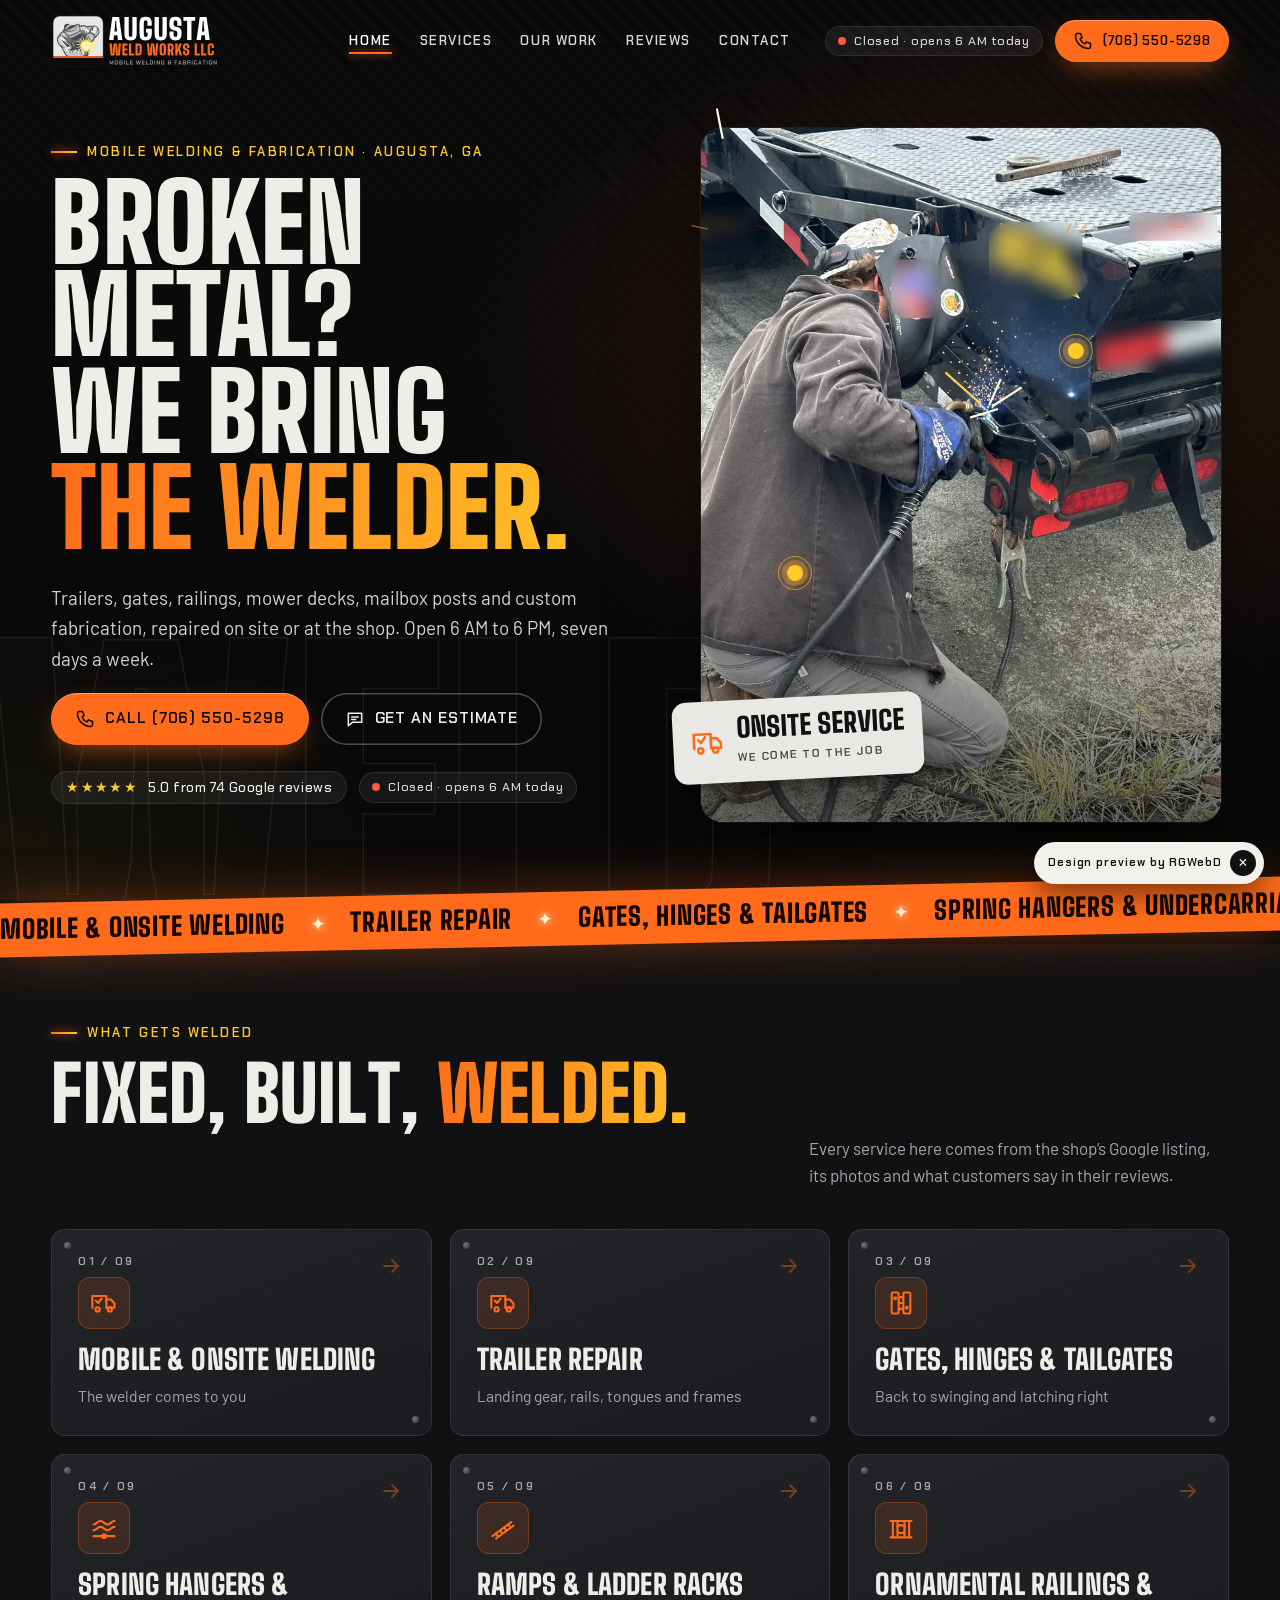
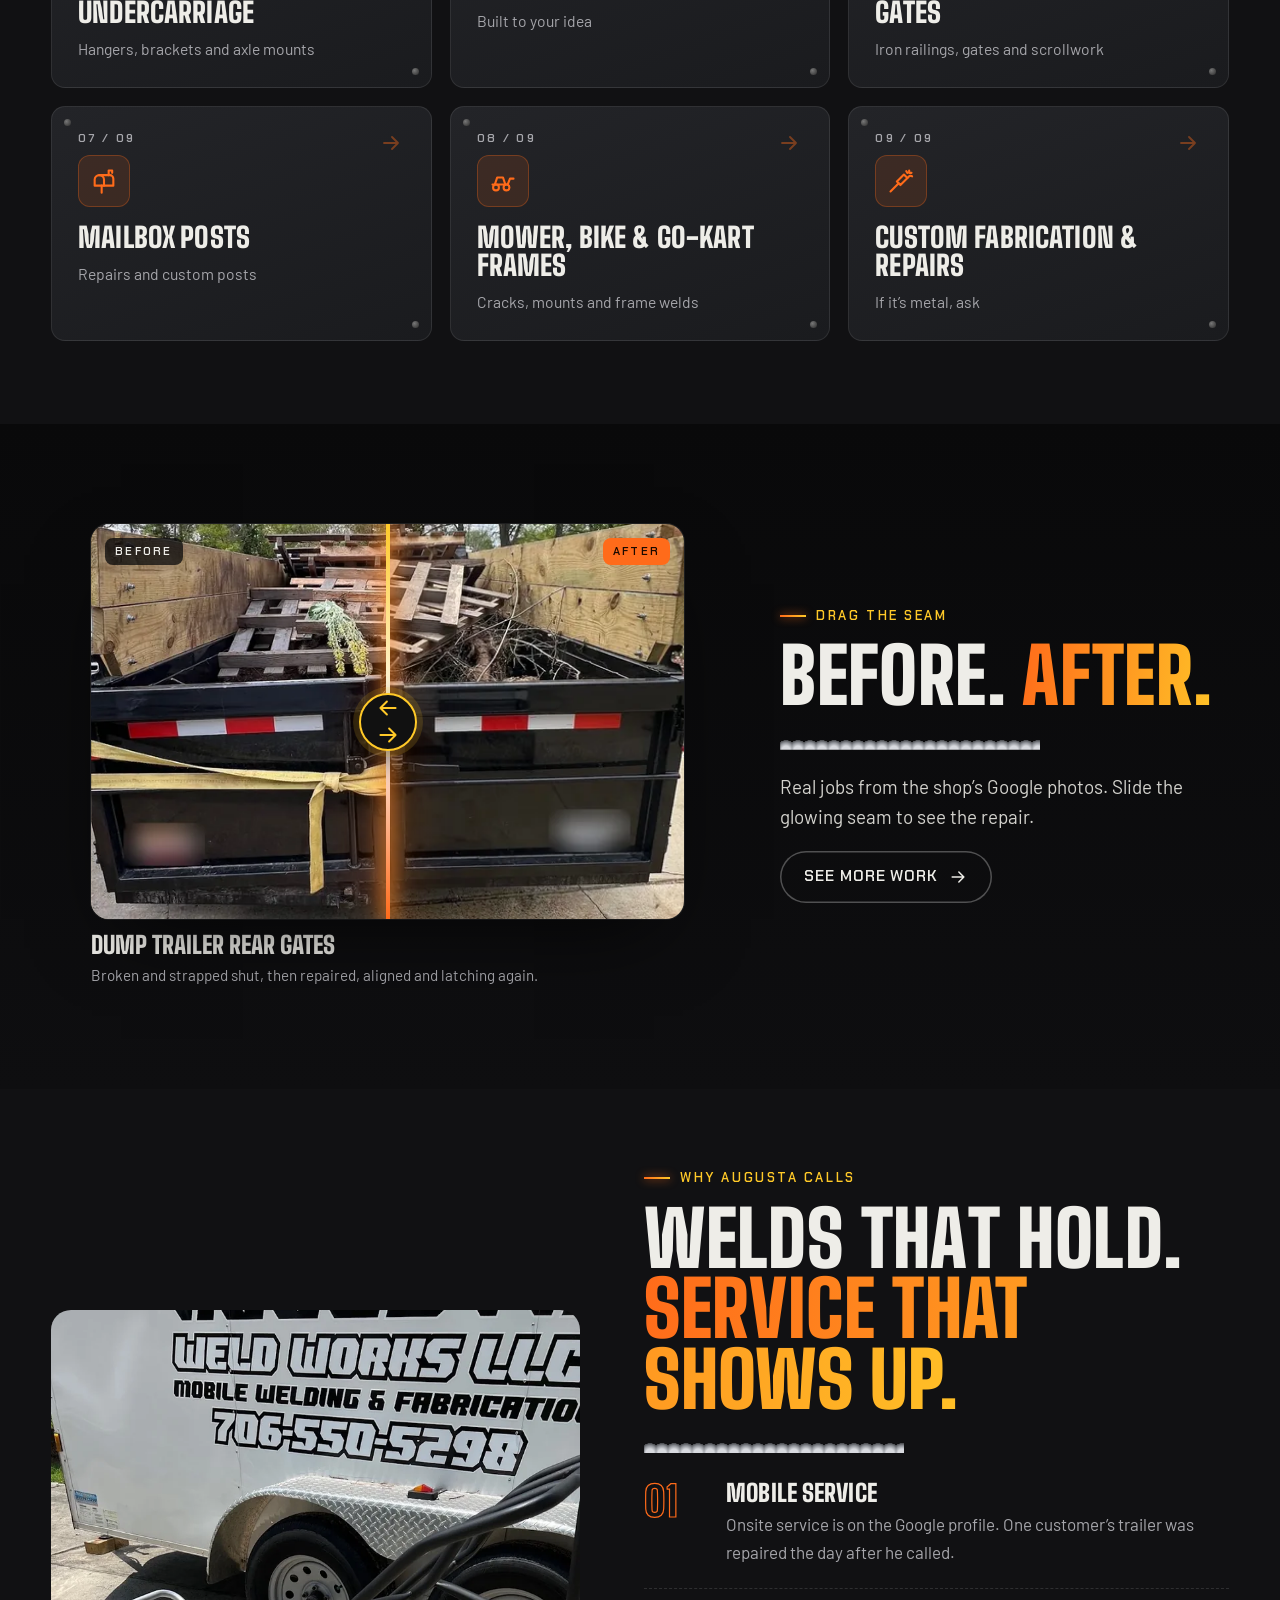
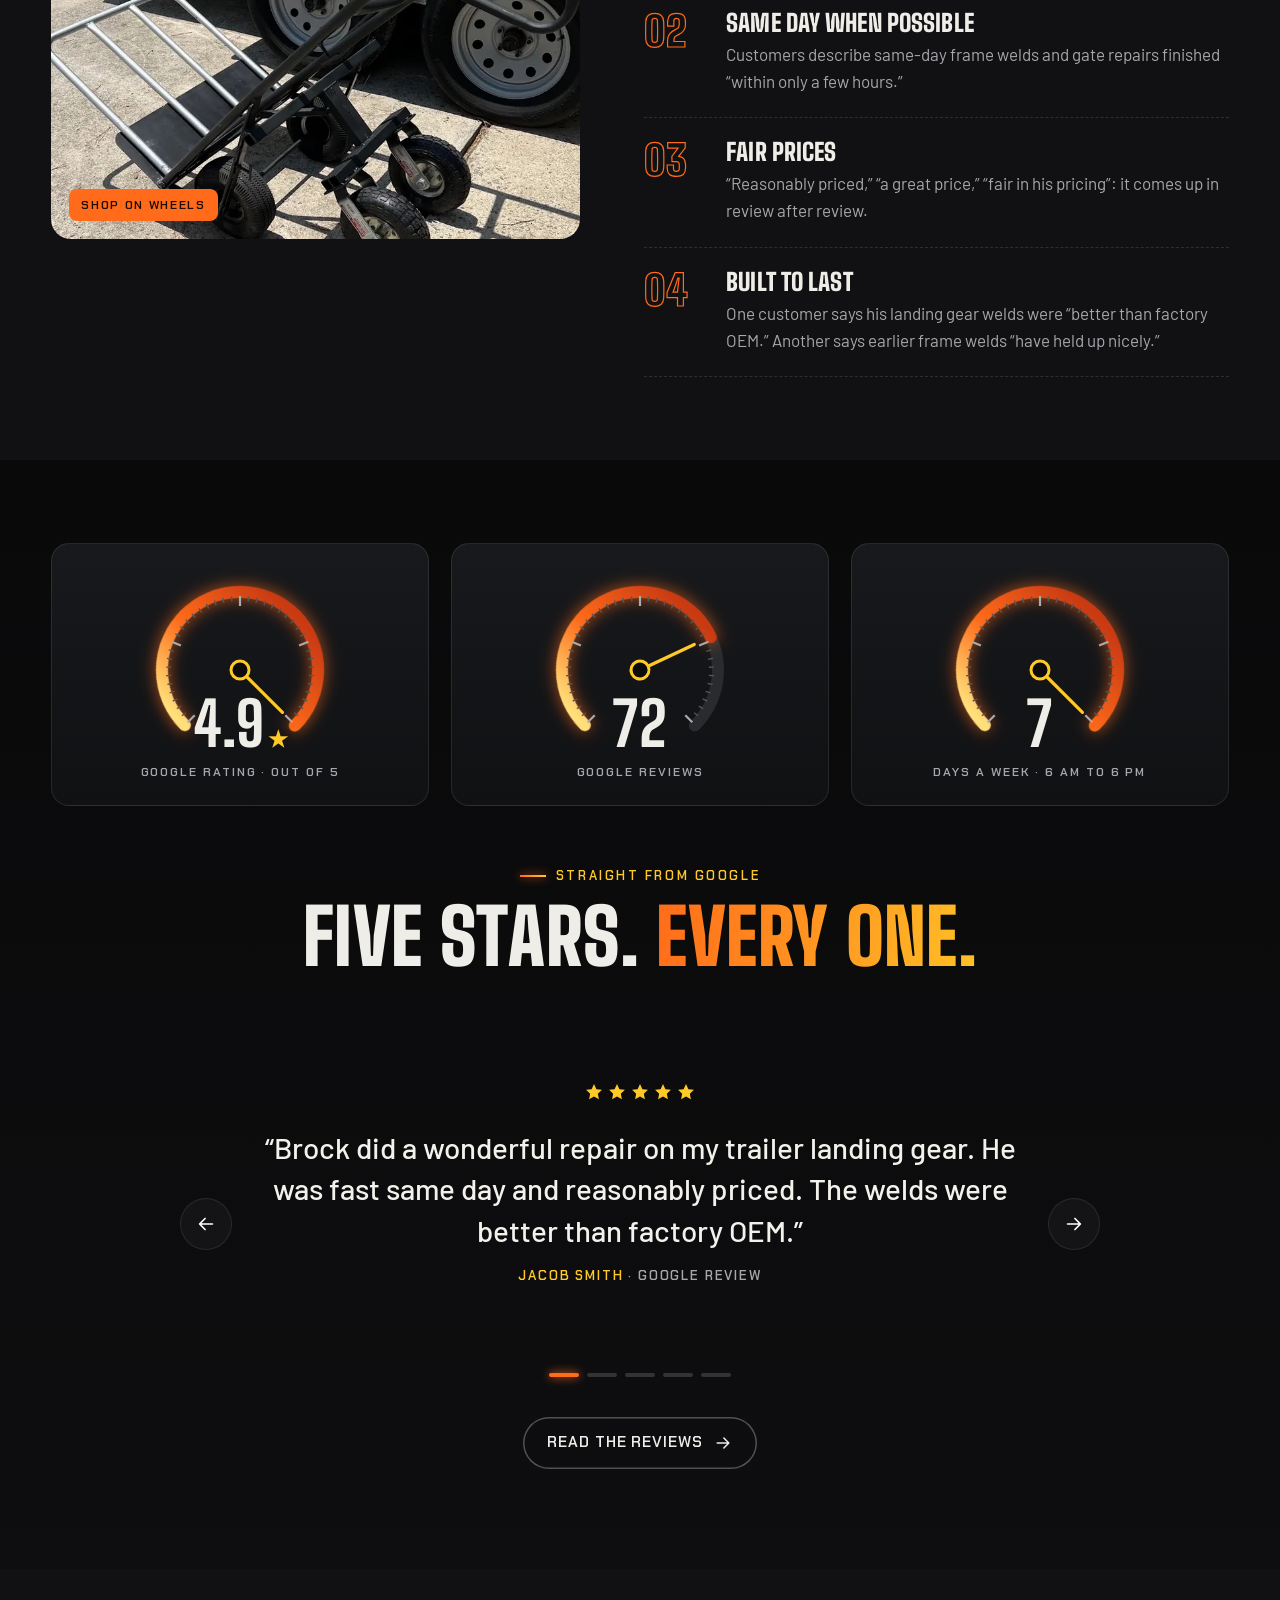
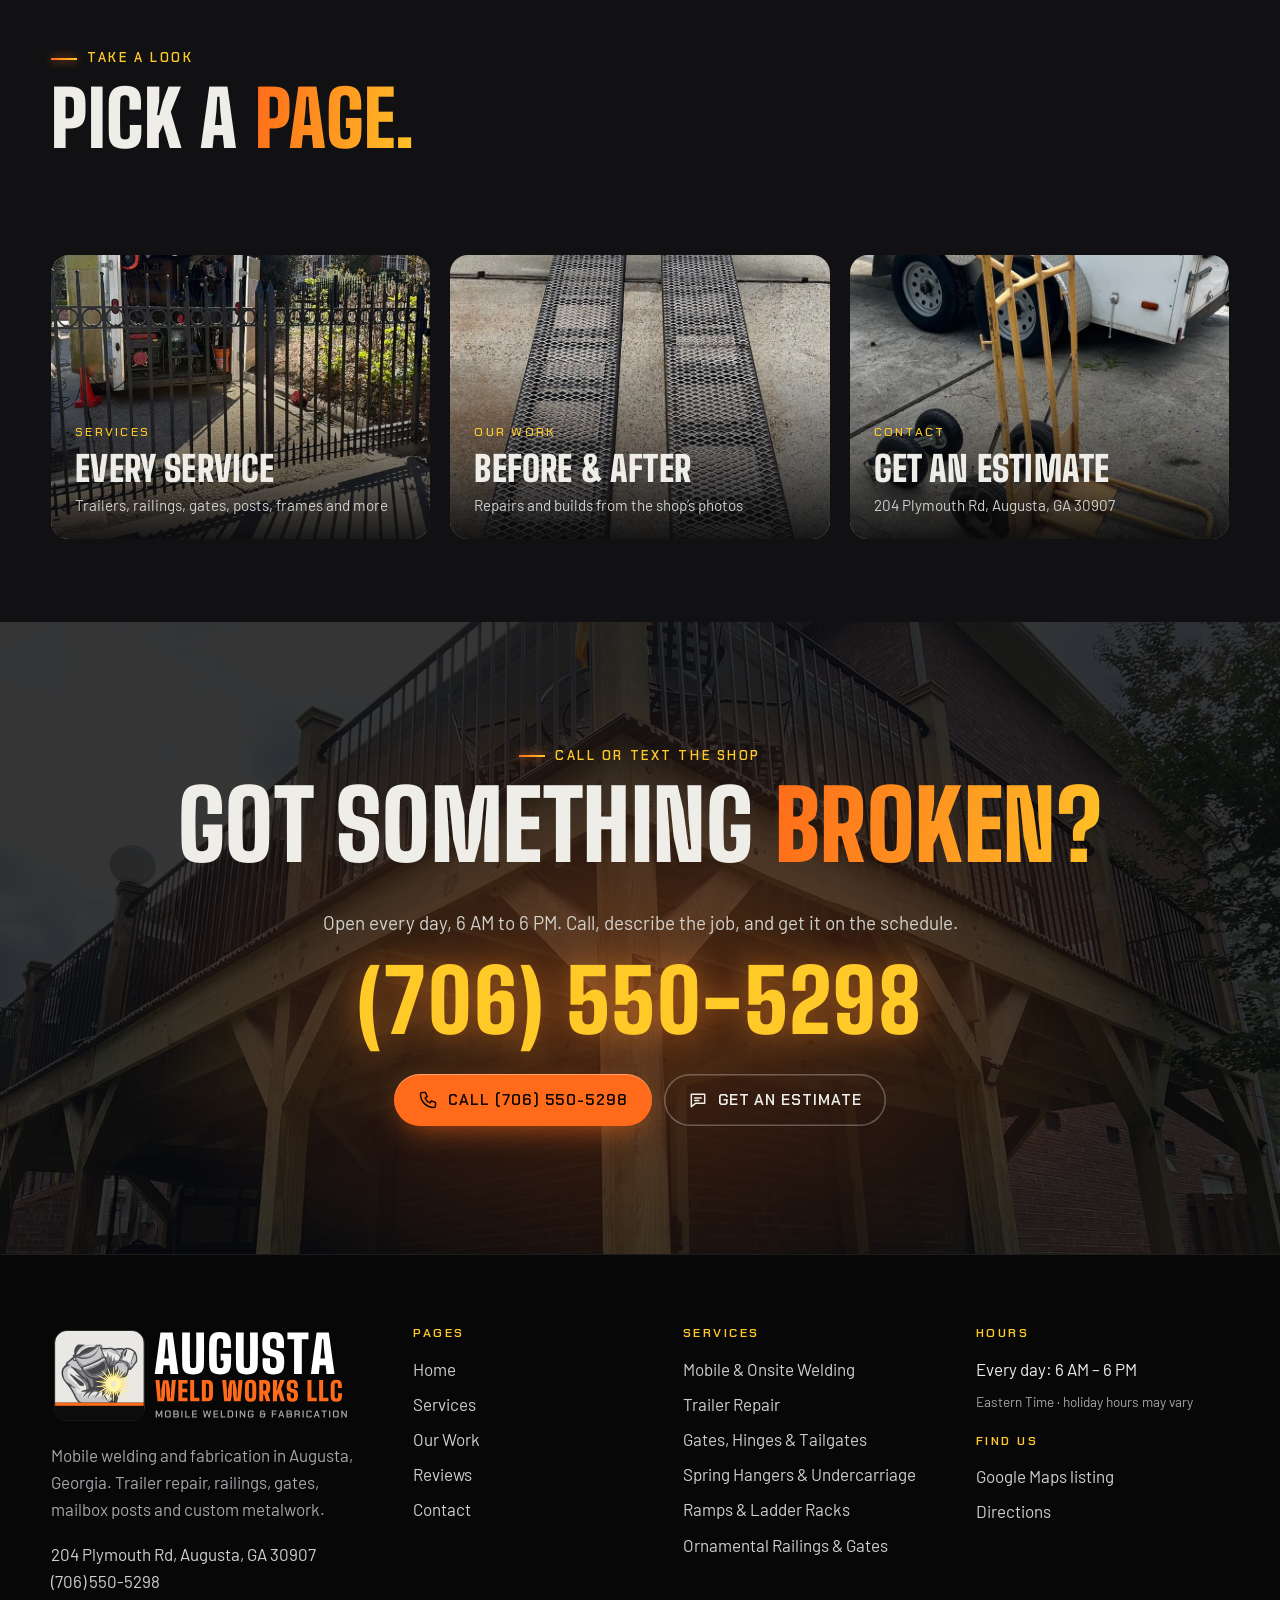
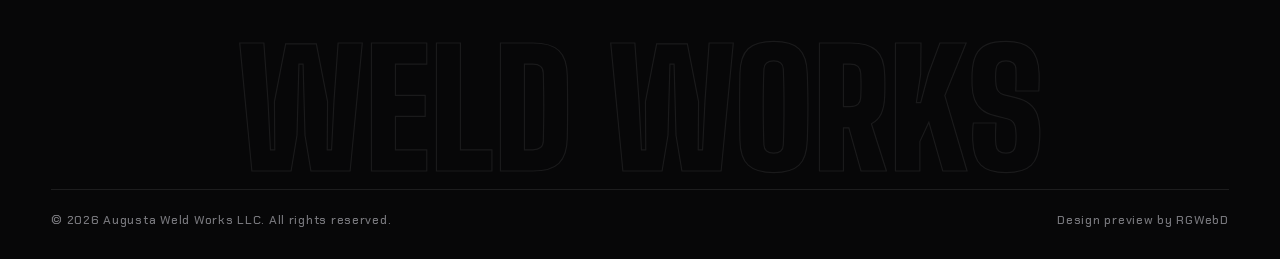
==== commit 1e529f27: "Keep hero hotspot labels inside the viewport (flip Trailer repair leftward)" ====
--- a/index.html
+++ b/index.html
@@ -18,8 +18,8 @@
 <div class="trust fade d2"><a class="chip" href="https://maps.app.goo.gl/Xyrw4oJSKnTqRYQf8" target="_blank" rel="noopener"><span class="st">★★★★★</span> 5.0 from 74 Google reviews</a><span class="status" data-status><i></i><span>Open daily 6 AM–6 PM</span></span></div></div>
 <div class="hero-media"><div class="ph"><img src="assets/img/g11-1600.webp" srcset="assets/img/g11-800.webp 800w, assets/img/g11-1600.webp 1500w" sizes="(max-width:980px) 92vw, 520px" width="1500" height="2000" alt="Welder kneeling with torch lit, repairing the rear of a ramp trailer" fetchpriority="high" decoding="async"></div><canvas class="sparks" aria-hidden="true" data-x="0.536" data-y="0.449"></canvas>
 <div class="tag" aria-hidden="true"><svg viewBox="0 0 24 24" fill="none" stroke="currentColor" stroke-width="1.8" stroke-linecap="round" stroke-linejoin="round" aria-hidden="true"><path d="M2 16V6h12v10"/><path d="M14 9h4l3 3.5V16h-7"/><circle cx="6.5" cy="17.5" r="1.8"/><circle cx="17" cy="17.5" r="1.8"/><path d="M5 10l2 2 3-4"/></svg><div><b>Onsite service</b><span>We come to the job</span></div></div>
-<div class="hs" style="left:72%;top:30%"><a href="services.html#trailer-repair"><span class="dot"></span><span class="hl">Trailer repair</span></a></div>
-<div class="hs rev" style="left:18%;top:62%"><a href="services.html#mobile-welding"><span class="dot"></span><span class="hl">Mobile welding</span></a></div></div></section>
+<div class="hs rev" style="left:72%;top:30%"><a href="services.html#trailer-repair"><span class="dot"></span><span class="hl">Trailer repair</span></a></div>
+<div class="hs" style="left:18%;top:62%"><a href="services.html#mobile-welding"><span class="dot"></span><span class="hl">Mobile welding</span></a></div></div></section>
 <div class="ticker" aria-hidden="true"><ul><li>Mobile & Onsite Welding</li><li>Trailer Repair</li><li>Gates, Hinges & Tailgates</li><li>Spring Hangers & Undercarriage</li><li>Ramps & Ladder Racks</li><li>Ornamental Railings & Gates</li><li>Mailbox Posts</li><li>Mower, Bike & Go-Kart Frames</li><li>Custom Fabrication & Repairs</li><li>Mobile & Onsite Welding</li><li>Trailer Repair</li><li>Gates, Hinges & Tailgates</li><li>Spring Hangers & Undercarriage</li><li>Ramps & Ladder Racks</li><li>Ornamental Railings & Gates</li><li>Mailbox Posts</li><li>Mower, Bike & Go-Kart Frames</li><li>Custom Fabrication & Repairs</li></ul></div>
 <section class="sec plate"><div class="wrap"><div class="head"><div><p class="kicker">What gets welded</p><h2 class="split-h">Fixed, built, <span class="hot">welded.</span></h2><span class="bead" aria-hidden="true"></span></div><p>Every service here comes from the shop’s Google listing, its photos and what customers say in their reviews.</p></div>
 <div class="tags stagger"><a class="tcard" href="services.html#mobile-welding"><i class="rv a"></i><i class="rv b"></i><span class="no">01 / 09</span><span class="ic"><svg viewBox="0 0 24 24" fill="none" stroke="currentColor" stroke-width="1.8" stroke-linecap="round" stroke-linejoin="round" aria-hidden="true"><path d="M2 16V6h12v10"/><path d="M14 9h4l3 3.5V16h-7"/><circle cx="6.5" cy="17.5" r="1.8"/><circle cx="17" cy="17.5" r="1.8"/><path d="M5 10l2 2 3-4"/></svg></span><h3>Mobile & Onsite Welding</h3><p>The welder comes to you</p><span class="arrow"><svg viewBox="0 0 24 24" fill="none" stroke="currentColor" stroke-width="1.8" stroke-linecap="round" stroke-linejoin="round" aria-hidden="true"><path d="M5 12h14M13 6l6 6-6 6"/></svg></span></a><a class="tcard" href="services.html#trailer-repair"><i class="rv a"></i><i class="rv b"></i><span class="no">02 / 09</span><span class="ic"><svg viewBox="0 0 24 24" fill="none" stroke="currentColor" stroke-width="1.8" stroke-linecap="round" stroke-linejoin="round" aria-hidden="true"><path d="M2 16V6h12v10"/><path d="M14 9h4l3 3.5V16h-7"/><circle cx="6.5" cy="17.5" r="1.8"/><circle cx="17" cy="17.5" r="1.8"/><path d="M5 10l2 2 3-4"/></svg></span><h3>Trailer Repair</h3><p>Landing gear, rails, tongues and frames</p><span class="arrow"><svg viewBox="0 0 24 24" fill="none" stroke="currentColor" stroke-width="1.8" stroke-linecap="round" stroke-linejoin="round" aria-hidden="true"><path d="M5 12h14M13 6l6 6-6 6"/></svg></span></a><a class="tcard" href="services.html#gates-hinges"><i class="rv a"></i><i class="rv b"></i><span class="no">03 / 09</span><span class="ic"><svg viewBox="0 0 24 24" fill="none" stroke="currentColor" stroke-width="1.8" stroke-linecap="round" stroke-linejoin="round" aria-hidden="true"><rect x="4" y="3" width="6" height="18" rx="1"/><rect x="14" y="3" width="6" height="18" rx="1"/><path d="M10 7h4M10 12h4M10 17h4"/><circle cx="7" cy="8" r=".8"/><circle cx="17" cy="16" r=".8"/></svg></span><h3>Gates, Hinges & Tailgates</h3><p>Back to swinging and latching right</p><span class="arrow"><svg viewBox="0 0 24 24" fill="none" stroke="currentColor" stroke-width="1.8" stroke-linecap="round" stroke-linejoin="round" aria-hidden="true"><path d="M5 12h14M13 6l6 6-6 6"/></svg></span></a><a class="tcard" href="services.html#undercarriage"><i class="rv a"></i><i class="rv b"></i><span class="no">04 / 09</span><span class="ic"><svg viewBox="0 0 24 24" fill="none" stroke="currentColor" stroke-width="1.8" stroke-linecap="round" stroke-linejoin="round" aria-hidden="true"><path d="M3 9c3 0 3-3 6-3s3 3 6 3 3-3 6-3"/><path d="M3 14c3 0 3-3 6-3s3 3 6 3 3-3 6-3"/><path d="M3 19h18"/><circle cx="12" cy="19" r="1.5"/></svg></span><h3>Spring Hangers & Undercarriage</h3><p>Hangers, brackets and axle mounts</p><span class="arrow"><svg viewBox="0 0 24 24" fill="none" stroke="currentColor" stroke-width="1.8" stroke-linecap="round" stroke-linejoin="round" aria-hidden="true"><path d="M5 12h14M13 6l6 6-6 6"/></svg></span></a><a class="tcard" href="services.html#ramps-racks"><i class="rv a"></i><i class="rv b"></i><span class="no">05 / 09</span><span class="ic"><svg viewBox="0 0 24 24" fill="none" stroke="currentColor" stroke-width="1.8" stroke-linecap="round" stroke-linejoin="round" aria-hidden="true"><path d="M3 19L19 7"/><path d="M6 21L21 10"/><path d="M6 16.8l1.6 2.2M9.5 14.2l1.6 2.2M13 11.6l1.6 2.2M16.5 9l1.6 2.2"/></svg></span><h3>Ramps & Ladder Racks</h3><p>Built to your idea</p><span class="arrow"><svg viewBox="0 0 24 24" fill="none" stroke="currentColor" stroke-width="1.8" stroke-linecap="round" stroke-linejoin="round" aria-hidden="true"><path d="M5 12h14M13 6l6 6-6 6"/></svg></span></a><a class="tcard" href="services.html#railings-gates"><i class="rv a"></i><i class="rv b"></i><span class="no">06 / 09</span><span class="ic"><svg viewBox="0 0 24 24" fill="none" stroke="currentColor" stroke-width="1.8" stroke-linecap="round" stroke-linejoin="round" aria-hidden="true"><path d="M3 6h18M3 20h18M5 6v14M19 6v14M9 6v14M15 6v14"/><path d="M9 11c1.5-2 4.5-2 6 0M9 15c1.5 2 4.5 2 6 0"/></svg></span><h3>Ornamental Railings & Gates</h3><p>Iron railings, gates and scrollwork</p><span class="arrow"><svg viewBox="0 0 24 24" fill="none" stroke="currentColor" stroke-width="1.8" stroke-linecap="round" stroke-linejoin="round" aria-hidden="true"><path d="M5 12h14M13 6l6 6-6 6"/></svg></span></a><a class="tcard" href="services.html#mailbox-posts"><i class="rv a"></i><i class="rv b"></i><span class="no">07 / 09</span><span class="ic"><svg viewBox="0 0 24 24" fill="none" stroke="currentColor" stroke-width="1.8" stroke-linecap="round" stroke-linejoin="round" aria-hidden="true"><path d="M4 11a4 4 0 0 1 8 0v5H4z"/><path d="M8 7h9a3 3 0 0 1 3 3v6h-8"/><path d="M10 16v6M16 7V3h3v2"/></svg></span><h3>Mailbox Posts</h3><p>Repairs and custom posts</p><span class="arrow"><svg viewBox="0 0 24 24" fill="none" stroke="currentColor" stroke-width="1.8" stroke-linecap="round" stroke-linejoin="round" aria-hidden="true"><path d="M5 12h14M13 6l6 6-6 6"/></svg></span></a><a class="tcard" href="services.html#frames"><i class="rv a"></i><i class="rv b"></i><span class="no">08 / 09</span><span class="ic"><svg viewBox="0 0 24 24" fill="none" stroke="currentColor" stroke-width="1.8" stroke-linecap="round" stroke-linejoin="round" aria-hidden="true"><path d="M3 15h13l2-5h3"/><circle cx="6" cy="17.5" r="2.5"/><circle cx="15" cy="17.5" r="2.5"/><path d="M5 15l2-6h5l2 6"/></svg></span><h3>Mower, Bike & Go-Kart Frames</h3><p>Cracks, mounts and frame welds</p><span class="arrow"><svg viewBox="0 0 24 24" fill="none" stroke="currentColor" stroke-width="1.8" stroke-linecap="round" stroke-linejoin="round" aria-hidden="true"><path d="M5 12h14M13 6l6 6-6 6"/></svg></span></a><a class="tcard" href="services.html#custom-fabrication"><i class="rv a"></i><i class="rv b"></i><span class="no">09 / 09</span><span class="ic"><svg viewBox="0 0 24 24" fill="none" stroke="currentColor" stroke-width="1.8" stroke-linecap="round" stroke-linejoin="round" aria-hidden="true"><path d="M3 21l7-7"/><path d="M8.5 12.5l3 3 6-6-3-3z"/><path d="M17.5 9.5l2-2"/><path d="M19 3v2M21 5h-2M16.5 3.5l1 1.5M21.5 8l-1.5-.5"/></svg></span><h3>Custom Fabrication & Repairs</h3><p>If it’s metal, ask</p><span class="arrow"><svg viewBox="0 0 24 24" fill="none" stroke="currentColor" stroke-width="1.8" stroke-linecap="round" stroke-linejoin="round" aria-hidden="true"><path d="M5 12h14M13 6l6 6-6 6"/></svg></span></a></div></div></section>
--- a/assets/styles.css
+++ b/assets/styles.css
@@ -112,6 +112,7 @@
 .hs .hl{font:600 .72rem/1 var(--lab);letter-spacing:.1em;text-transform:uppercase;background:rgba(9,9,10,.82);border:1px solid var(--line);padding:8px 10px;border-radius:8px;white-space:nowrap;opacity:0;transform:translateX(-6px);transition:.3s}
 .hs:hover .hl,.hs a:focus-visible .hl{opacity:1;transform:none}
 .hs.rev a{flex-direction:row-reverse}
+.hs a{transform:translateX(-8px)}.hs.rev a{transform:translateX(calc(-100% + 8px))}
 @media (hover:none){.hs .hl{opacity:1;transform:none}}
 /* ticker */
 .ticker{background:var(--or);color:#160800;overflow:hidden;padding:14px 0;transform:skewY(-1.2deg);margin:-10px 0 0;position:relative;z-index:3;box-shadow:0 0 50px rgba(255,107,26,.35)}
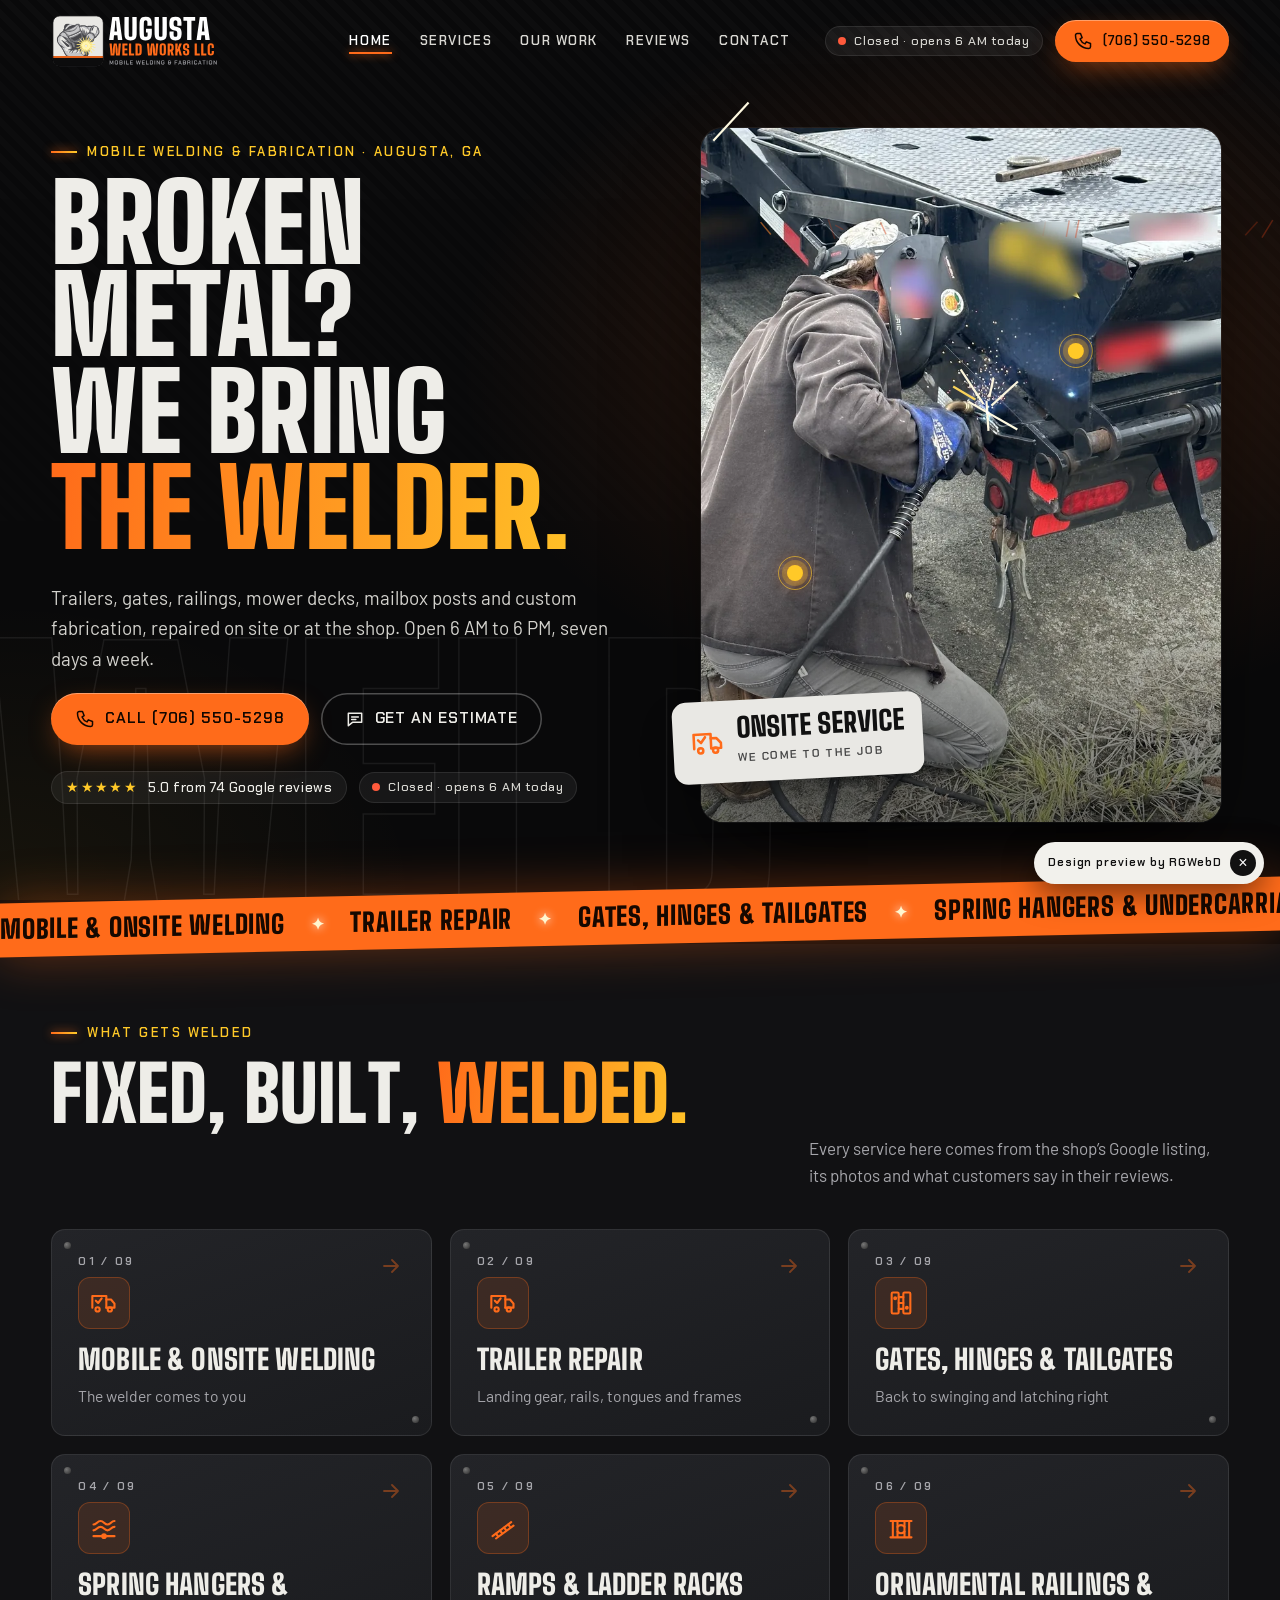
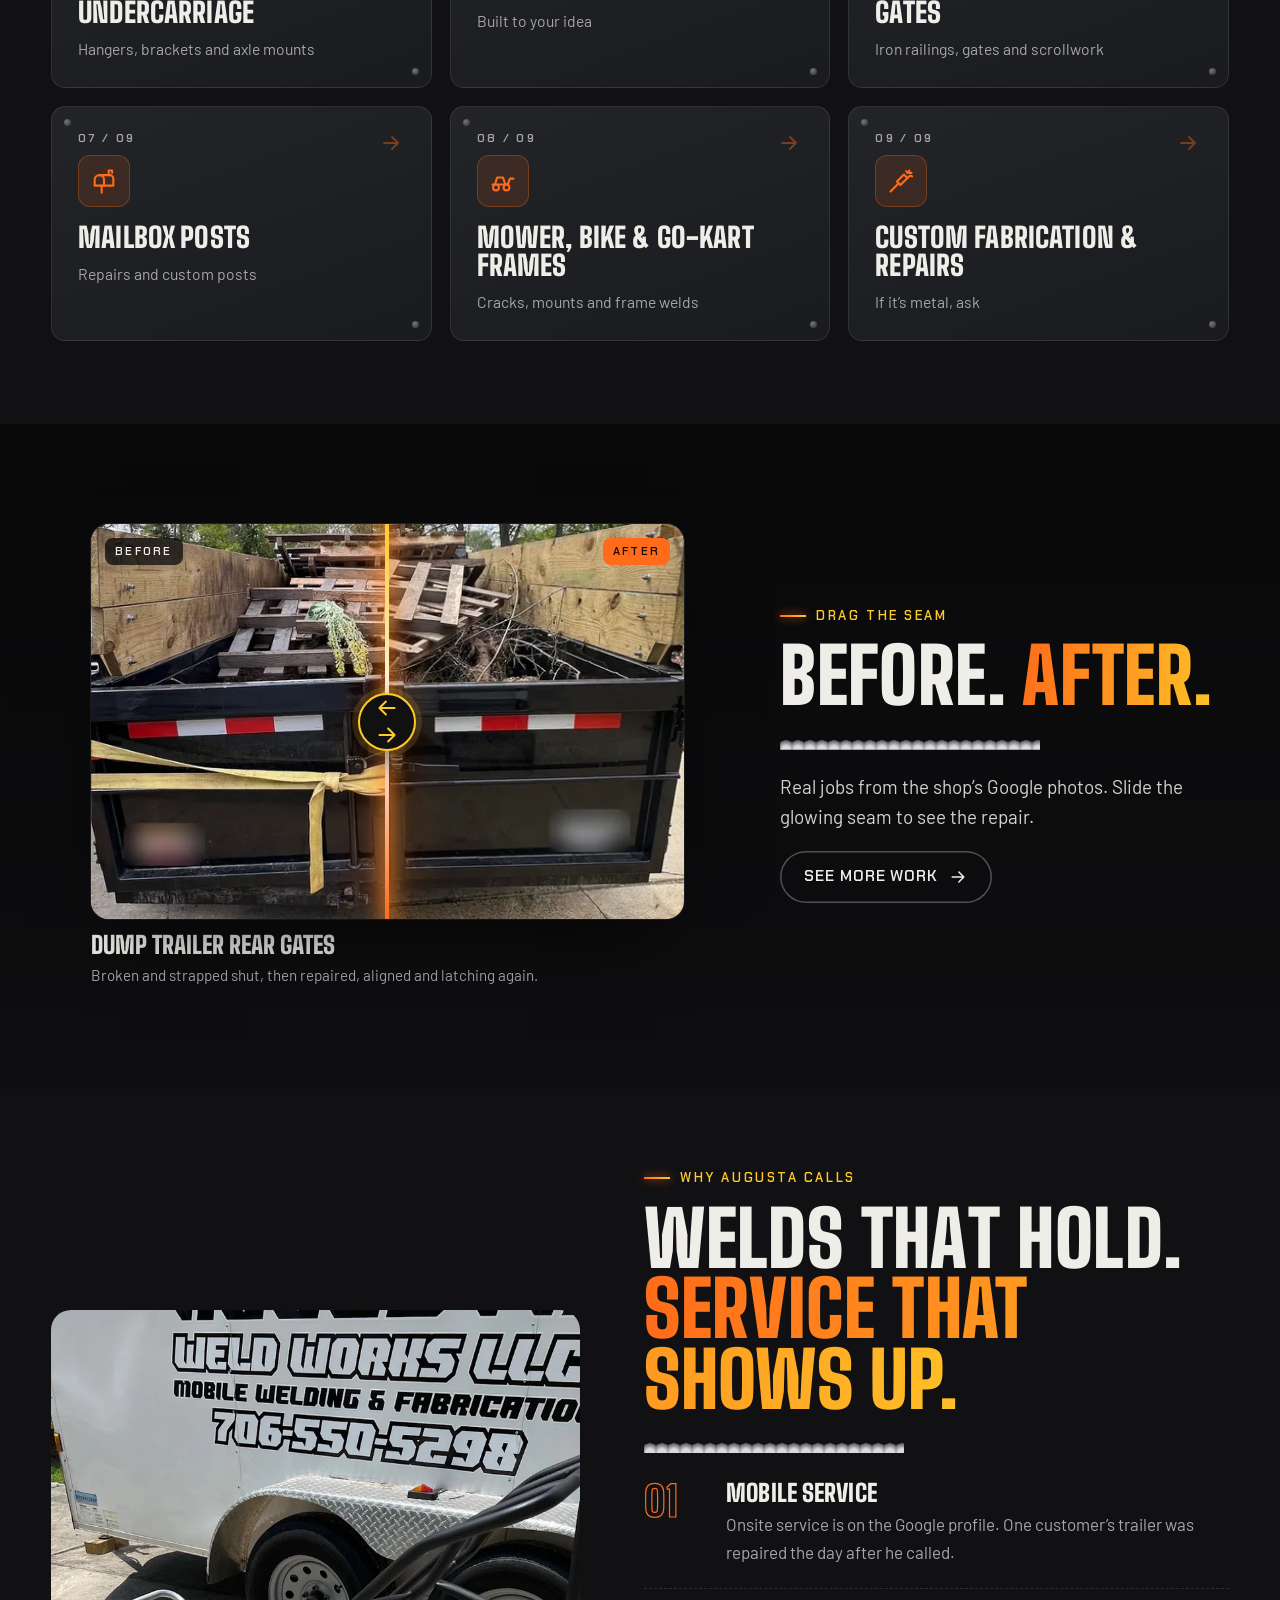
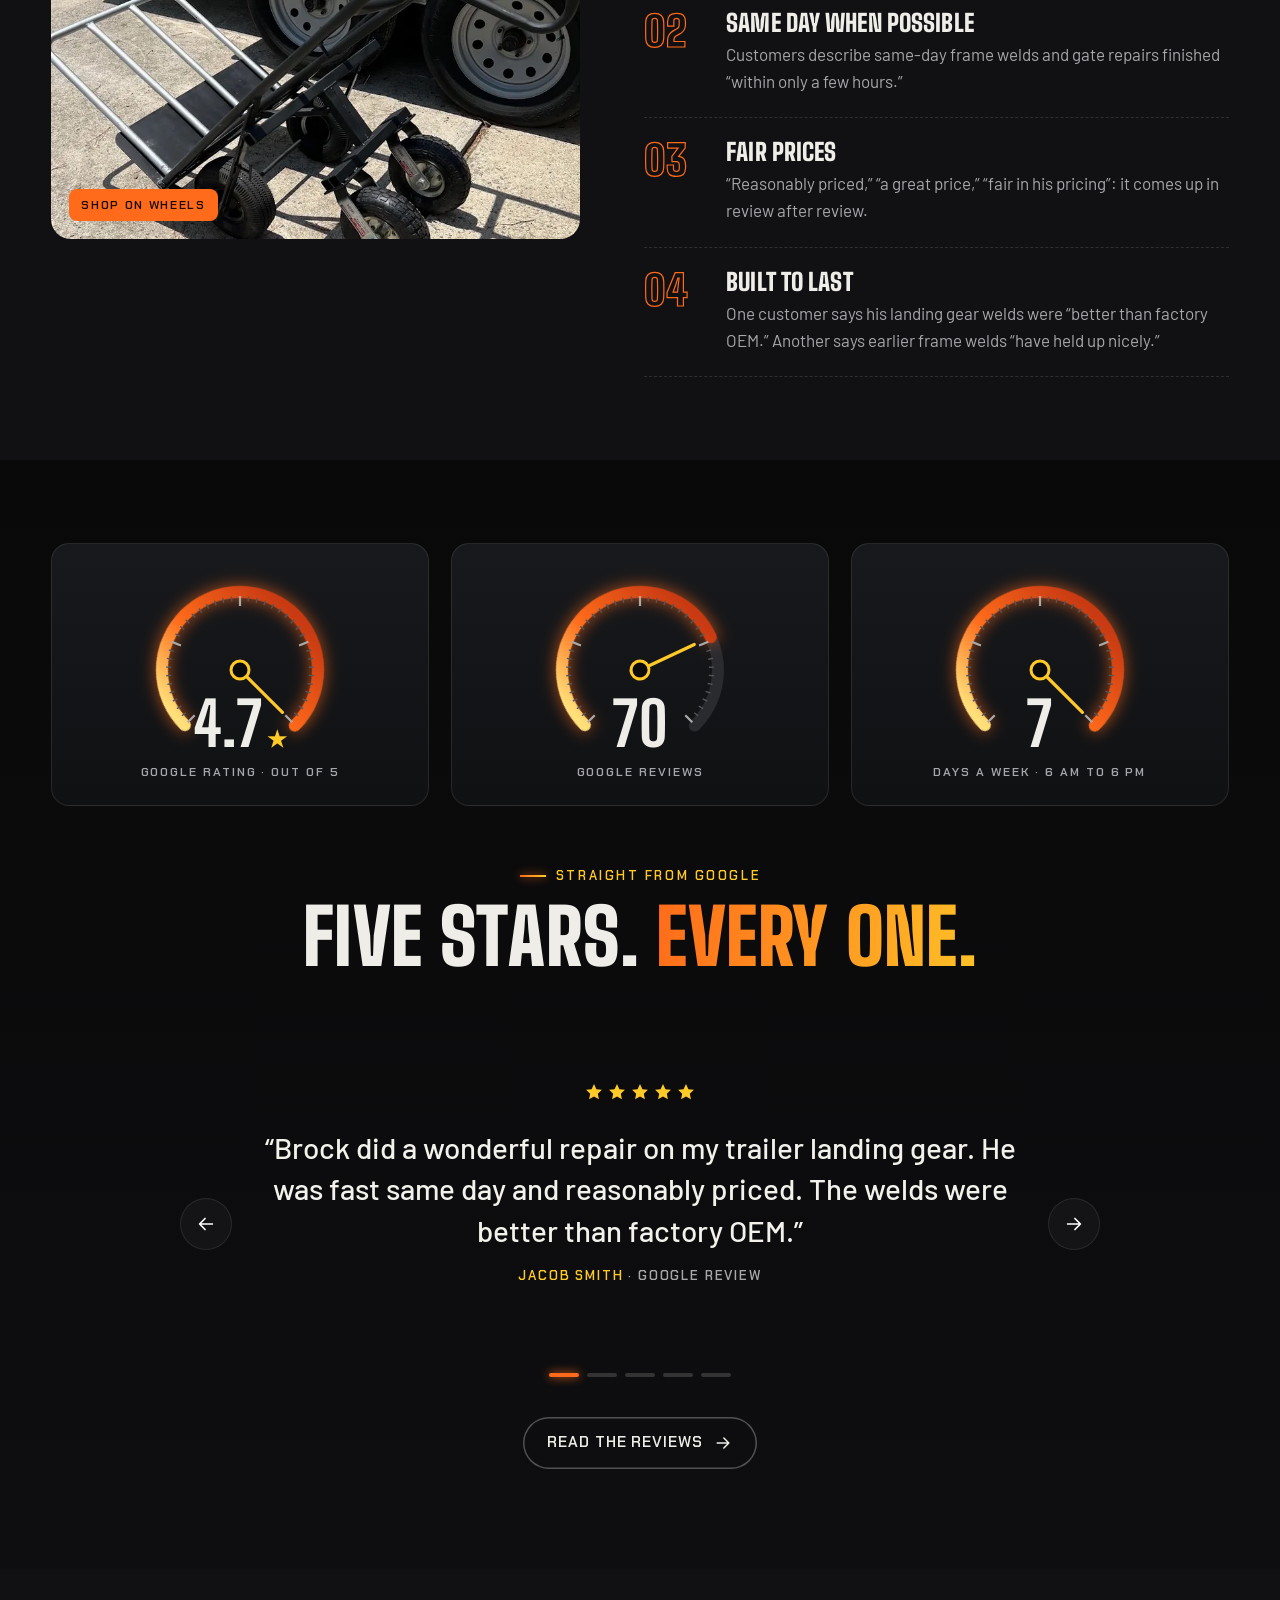
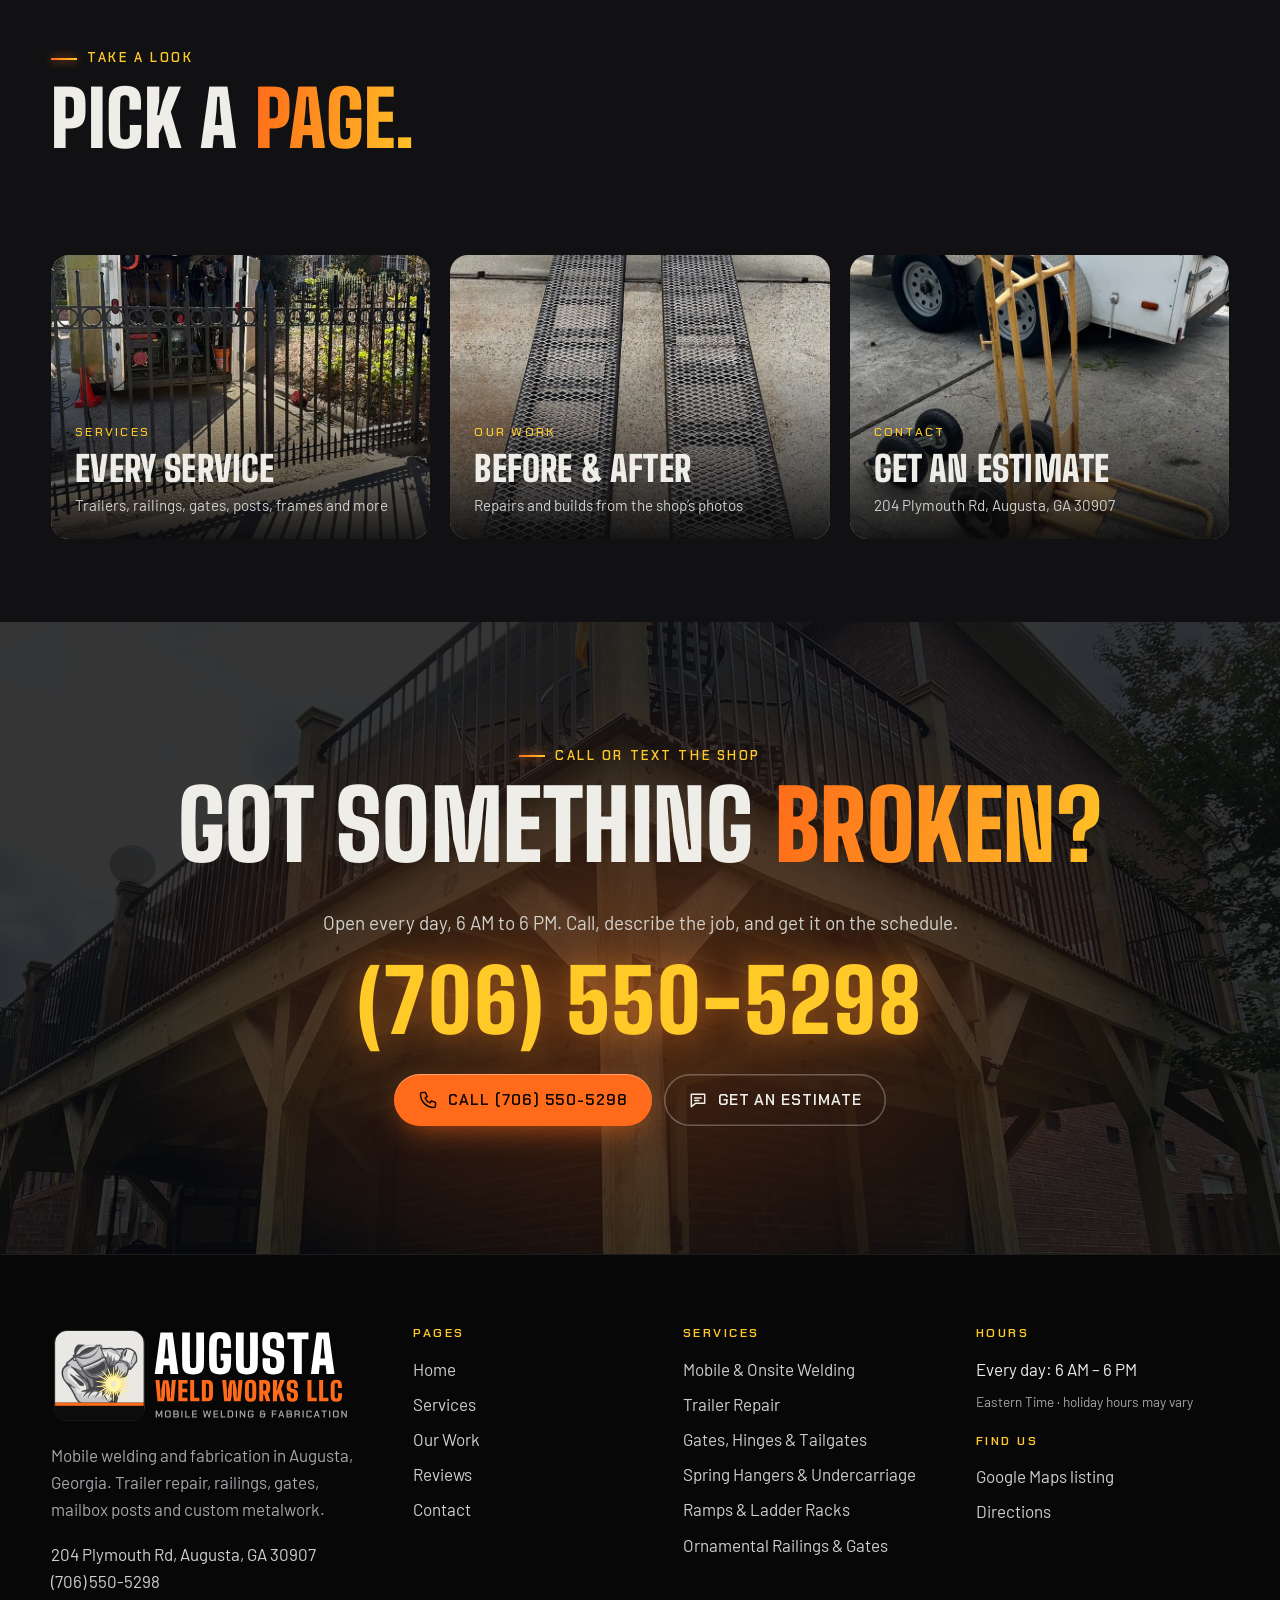
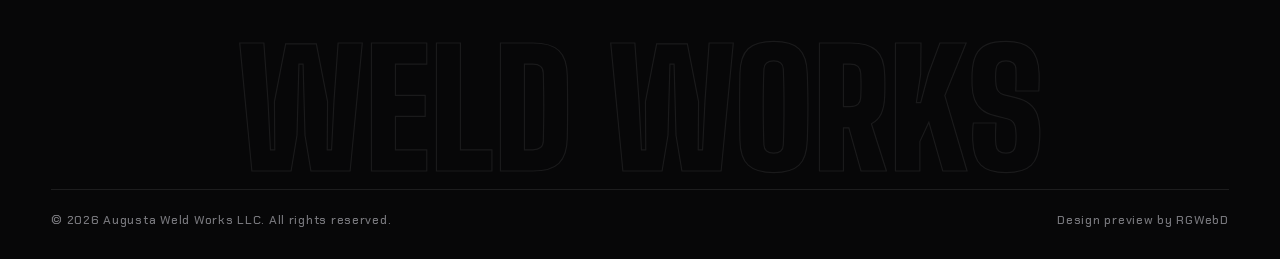
==== commit f00552d2: "Add demo visit tracking" ====
--- a/index.html
+++ b/index.html
@@ -4,7 +4,7 @@
 <meta property="og:type" content="website"><meta property="og:site_name" content="Augusta Weld Works"><meta property="og:title" content="Augusta Weld Works | Mobile Welding &amp; Fabrication in Augusta, GA"><meta property="og:description" content="Mobile welding and fabrication in Augusta, GA: trailer repair, gates and hinges, ramps, iron railings, mailbox posts and custom work. 5.0★ from 74 Google reviews. Open daily 6–6. Call (706) 550-5298."><meta property="og:url" content="https://rgwebd.github.io/augustaweldworks/"><meta property="og:image" content="https://rgwebd.github.io/augustaweldworks/assets/og-image.jpg"><meta property="og:image:width" content="1200"><meta property="og:image:height" content="630"><meta property="og:locale" content="en_US">
 <meta name="twitter:card" content="summary_large_image"><meta name="twitter:title" content="Augusta Weld Works | Mobile Welding &amp; Fabrication in Augusta, GA"><meta name="twitter:description" content="Mobile welding and fabrication in Augusta, GA: trailer repair, gates and hinges, ramps, iron railings, mailbox posts and custom work. 5.0★ from 74 Google reviews. Open daily 6–6. Call (706) 550-5298."><meta name="twitter:image" content="https://rgwebd.github.io/augustaweldworks/assets/og-image.jpg">
 <link rel="preload" href="assets/fonts/bigshoulders.woff2" as="font" type="font/woff2" crossorigin><link rel="preload" href="assets/fonts/barlow-400.woff2" as="font" type="font/woff2" crossorigin>
-<link rel="stylesheet" href="assets/styles.css"><script>document.documentElement.classList.add('js')</script><script type="application/ld+json">{"@context": "https://schema.org", "@type": "LocalBusiness", "@id": "https://rgwebd.github.io/augustaweldworks/#business", "name": "Augusta Weld Works LLC", "alternateName": "Augusta Weld Works", "description": "Mobile welding and fabrication in Augusta, Georgia: onsite welding, trailer repair (landing gear, gates, hinges, tailgates, rails, floors, spring hangers), ramps and ladder racks, ornamental railings and gates, mailbox posts, mower, bike and go-kart frame repair, and custom fabrication.", "url": "https://rgwebd.github.io/augustaweldworks/", "telephone": "+1-706-550-5298", "image": ["https://rgwebd.github.io/augustaweldworks/assets/img/g11-1600.webp", "https://rgwebd.github.io/augustaweldworks/assets/img/g18b-1600.webp", "https://rgwebd.github.io/augustaweldworks/assets/og-image.jpg"], "logo": "https://rgwebd.github.io/augustaweldworks/assets/favicon-512.png", "address": {"@type": "PostalAddress", "streetAddress": "204 Plymouth Rd", "addressLocality": "Augusta", "addressRegion": "GA", "postalCode": "30907", "addressCountry": "US"}, "geo": {"@type": "GeoCoordinates", "latitude": 33.5141428, "longitude": -82.0999013}, "hasMap": "https://www.google.com/maps/place/Augusta+Weld+Works/@33.5141428,-82.0999013,17z/data=!3m1!4b1!4m6!3m5!1s0xe233914c065b21d:0x39006441fa388aa5!8m2!3d33.5141428!4d-82.0999013!16s%2Fg%2F11s_xszqzm", "sameAs": ["https://www.google.com/maps/place/Augusta+Weld+Works/@33.5141428,-82.0999013,17z/data=!3m1!4b1!4m6!3m5!1s0xe233914c065b21d:0x39006441fa388aa5!8m2!3d33.5141428!4d-82.0999013!16s%2Fg%2F11s_xszqzm"], "areaServed": {"@type": "City", "name": "Augusta, GA"}, "openingHoursSpecification": [{"@type": "OpeningHoursSpecification", "dayOfWeek": ["Monday", "Tuesday", "Wednesday", "Thursday", "Friday", "Saturday", "Sunday"], "opens": "06:00", "closes": "18:00"}], "knowsAbout": ["Mobile welding", "Trailer repair", "Metal fabrication", "Ornamental iron railings", "Mailbox posts"], "aggregateRating": {"@type": "AggregateRating", "ratingValue": 5.0, "reviewCount": 74, "bestRating": 5}, "makesOffer": [{"@type": "Offer", "itemOffered": {"@type": "Service", "name": "Mobile & Onsite Welding", "url": "https://rgwebd.github.io/augustaweldworks/services.html#mobile-welding"}}, {"@type": "Offer", "itemOffered": {"@type": "Service", "name": "Trailer Repair", "url": "https://rgwebd.github.io/augustaweldworks/services.html#trailer-repair"}}, {"@type": "Offer", "itemOffered": {"@type": "Service", "name": "Gates, Hinges & Tailgates", "url": "https://rgwebd.github.io/augustaweldworks/services.html#gates-hinges"}}, {"@type": "Offer", "itemOffered": {"@type": "Service", "name": "Spring Hangers & Undercarriage", "url": "https://rgwebd.github.io/augustaweldworks/services.html#undercarriage"}}, {"@type": "Offer", "itemOffered": {"@type": "Service", "name": "Ramps & Ladder Racks", "url": "https://rgwebd.github.io/augustaweldworks/services.html#ramps-racks"}}, {"@type": "Offer", "itemOffered": {"@type": "Service", "name": "Ornamental Railings & Gates", "url": "https://rgwebd.github.io/augustaweldworks/services.html#railings-gates"}}, {"@type": "Offer", "itemOffered": {"@type": "Service", "name": "Mailbox Posts", "url": "https://rgwebd.github.io/augustaweldworks/services.html#mailbox-posts"}}, {"@type": "Offer", "itemOffered": {"@type": "Service", "name": "Mower, Bike & Go-Kart Frames", "url": "https://rgwebd.github.io/augustaweldworks/services.html#frames"}}, {"@type": "Offer", "itemOffered": {"@type": "Service", "name": "Custom Fabrication & Repairs", "url": "https://rgwebd.github.io/augustaweldworks/services.html#custom-fabrication"}}]}</script></head>
+<link rel="stylesheet" href="assets/styles.css"><script>document.documentElement.classList.add('js')</script><script type="application/ld+json">{"@context": "https://schema.org", "@type": "LocalBusiness", "@id": "https://rgwebd.github.io/augustaweldworks/#business", "name": "Augusta Weld Works LLC", "alternateName": "Augusta Weld Works", "description": "Mobile welding and fabrication in Augusta, Georgia: onsite welding, trailer repair (landing gear, gates, hinges, tailgates, rails, floors, spring hangers), ramps and ladder racks, ornamental railings and gates, mailbox posts, mower, bike and go-kart frame repair, and custom fabrication.", "url": "https://rgwebd.github.io/augustaweldworks/", "telephone": "+1-706-550-5298", "image": ["https://rgwebd.github.io/augustaweldworks/assets/img/g11-1600.webp", "https://rgwebd.github.io/augustaweldworks/assets/img/g18b-1600.webp", "https://rgwebd.github.io/augustaweldworks/assets/og-image.jpg"], "logo": "https://rgwebd.github.io/augustaweldworks/assets/favicon-512.png", "address": {"@type": "PostalAddress", "streetAddress": "204 Plymouth Rd", "addressLocality": "Augusta", "addressRegion": "GA", "postalCode": "30907", "addressCountry": "US"}, "geo": {"@type": "GeoCoordinates", "latitude": 33.5141428, "longitude": -82.0999013}, "hasMap": "https://www.google.com/maps/place/Augusta+Weld+Works/@33.5141428,-82.0999013,17z/data=!3m1!4b1!4m6!3m5!1s0xe233914c065b21d:0x39006441fa388aa5!8m2!3d33.5141428!4d-82.0999013!16s%2Fg%2F11s_xszqzm", "sameAs": ["https://www.google.com/maps/place/Augusta+Weld+Works/@33.5141428,-82.0999013,17z/data=!3m1!4b1!4m6!3m5!1s0xe233914c065b21d:0x39006441fa388aa5!8m2!3d33.5141428!4d-82.0999013!16s%2Fg%2F11s_xszqzm"], "areaServed": {"@type": "City", "name": "Augusta, GA"}, "openingHoursSpecification": [{"@type": "OpeningHoursSpecification", "dayOfWeek": ["Monday", "Tuesday", "Wednesday", "Thursday", "Friday", "Saturday", "Sunday"], "opens": "06:00", "closes": "18:00"}], "knowsAbout": ["Mobile welding", "Trailer repair", "Metal fabrication", "Ornamental iron railings", "Mailbox posts"], "aggregateRating": {"@type": "AggregateRating", "ratingValue": 5.0, "reviewCount": 74, "bestRating": 5}, "makesOffer": [{"@type": "Offer", "itemOffered": {"@type": "Service", "name": "Mobile & Onsite Welding", "url": "https://rgwebd.github.io/augustaweldworks/services.html#mobile-welding"}}, {"@type": "Offer", "itemOffered": {"@type": "Service", "name": "Trailer Repair", "url": "https://rgwebd.github.io/augustaweldworks/services.html#trailer-repair"}}, {"@type": "Offer", "itemOffered": {"@type": "Service", "name": "Gates, Hinges & Tailgates", "url": "https://rgwebd.github.io/augustaweldworks/services.html#gates-hinges"}}, {"@type": "Offer", "itemOffered": {"@type": "Service", "name": "Spring Hangers & Undercarriage", "url": "https://rgwebd.github.io/augustaweldworks/services.html#undercarriage"}}, {"@type": "Offer", "itemOffered": {"@type": "Service", "name": "Ramps & Ladder Racks", "url": "https://rgwebd.github.io/augustaweldworks/services.html#ramps-racks"}}, {"@type": "Offer", "itemOffered": {"@type": "Service", "name": "Ornamental Railings & Gates", "url": "https://rgwebd.github.io/augustaweldworks/services.html#railings-gates"}}, {"@type": "Offer", "itemOffered": {"@type": "Service", "name": "Mailbox Posts", "url": "https://rgwebd.github.io/augustaweldworks/services.html#mailbox-posts"}}, {"@type": "Offer", "itemOffered": {"@type": "Service", "name": "Mower, Bike & Go-Kart Frames", "url": "https://rgwebd.github.io/augustaweldworks/services.html#frames"}}, {"@type": "Offer", "itemOffered": {"@type": "Service", "name": "Custom Fabrication & Repairs", "url": "https://rgwebd.github.io/augustaweldworks/services.html#custom-fabrication"}}]}</script><script src="https://cosmiccallers.lovable.app/demo-track.js" data-demo="augustaweldworks" defer></script></head>
 <body><svg width="0" height="0" style="position:absolute" aria-hidden="true" focusable="false"><defs><linearGradient id="heat" x1="0" x2="1"><stop offset="0" stop-color="#C93A12"/><stop offset=".55" stop-color="#FF6B1A"/><stop offset="1" stop-color="#FFE07A"/></linearGradient><linearGradient id="beadg" x1="0" x2="0" y1="0" y2="1"><stop offset="0" stop-color="#9a9ca1"/><stop offset=".85" stop-color="#d0d2d6"/><stop offset="1" stop-color="#FFB347"/></linearGradient></defs></svg><a class="skip" href="#main">Skip to content</a><div class="progress" aria-hidden="true"></div>
 <header class="hdr"><div class="wrap"><a class="brand" href="index.html" aria-label="Augusta Weld Works home"><img src="assets/aww-horizontal-dark.svg" width="352" height="120" alt="Augusta Weld Works LLC, Mobile Welding &amp; Fabrication"></a>
 <nav class="nav" aria-label="Main"><a href="index.html" aria-current="page">Home</a><a href="services.html">Services</a><a href="work.html">Our Work</a><a href="reviews.html">Reviews</a><a href="contact.html">Contact</a></nav><div class="hdr-cta"><span class="status" data-status><i></i><span>Open daily 6 AM–6 PM</span></span><a class="btn sm mag" href="tel:+17065505298"><svg viewBox="0 0 24 24" fill="none" stroke="currentColor" stroke-width="1.8" stroke-linecap="round" stroke-linejoin="round" aria-hidden="true"><path d="M5 3h4l2 5-2.5 1.5a11 11 0 0 0 6 6L16 13l5 2v4a2 2 0 0 1-2 2A16 16 0 0 1 3 5a2 2 0 0 1 2-2z"/></svg><span class="lbl">(706) 550-5298</span></a></div>
